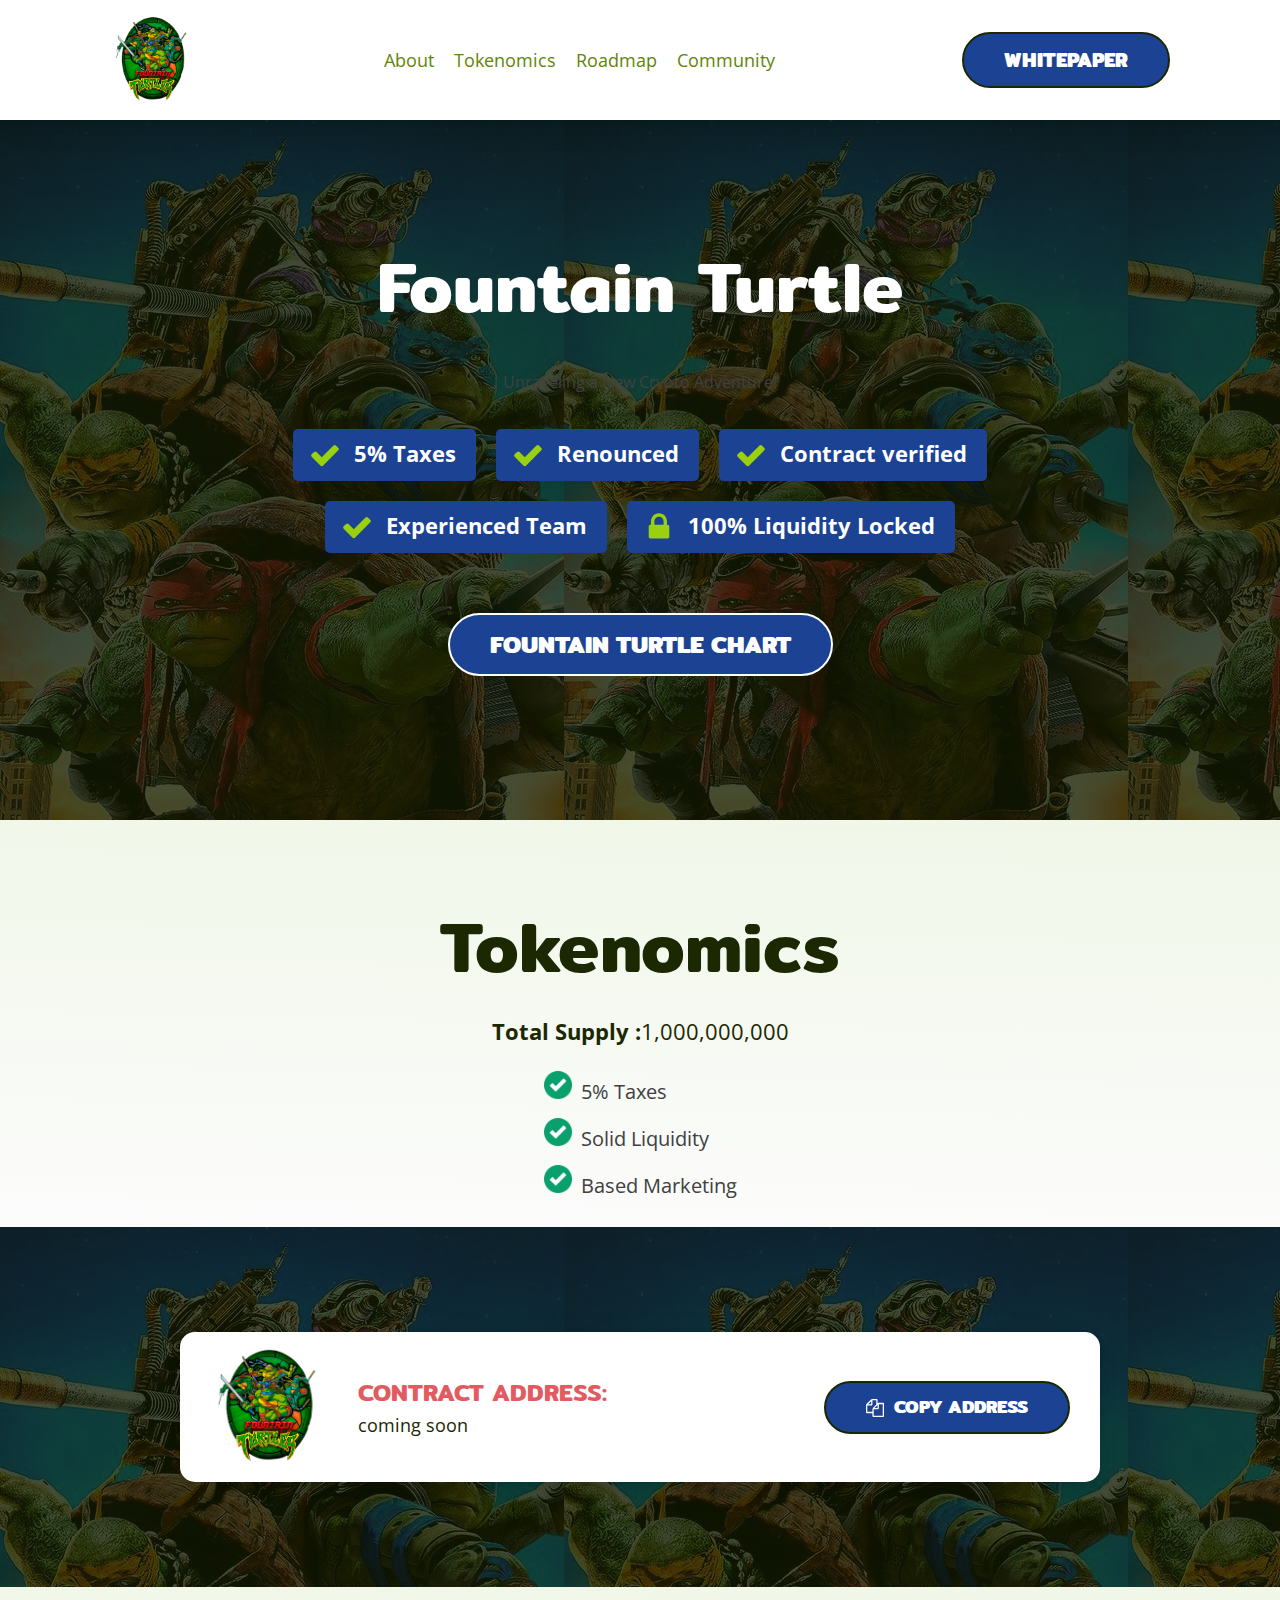
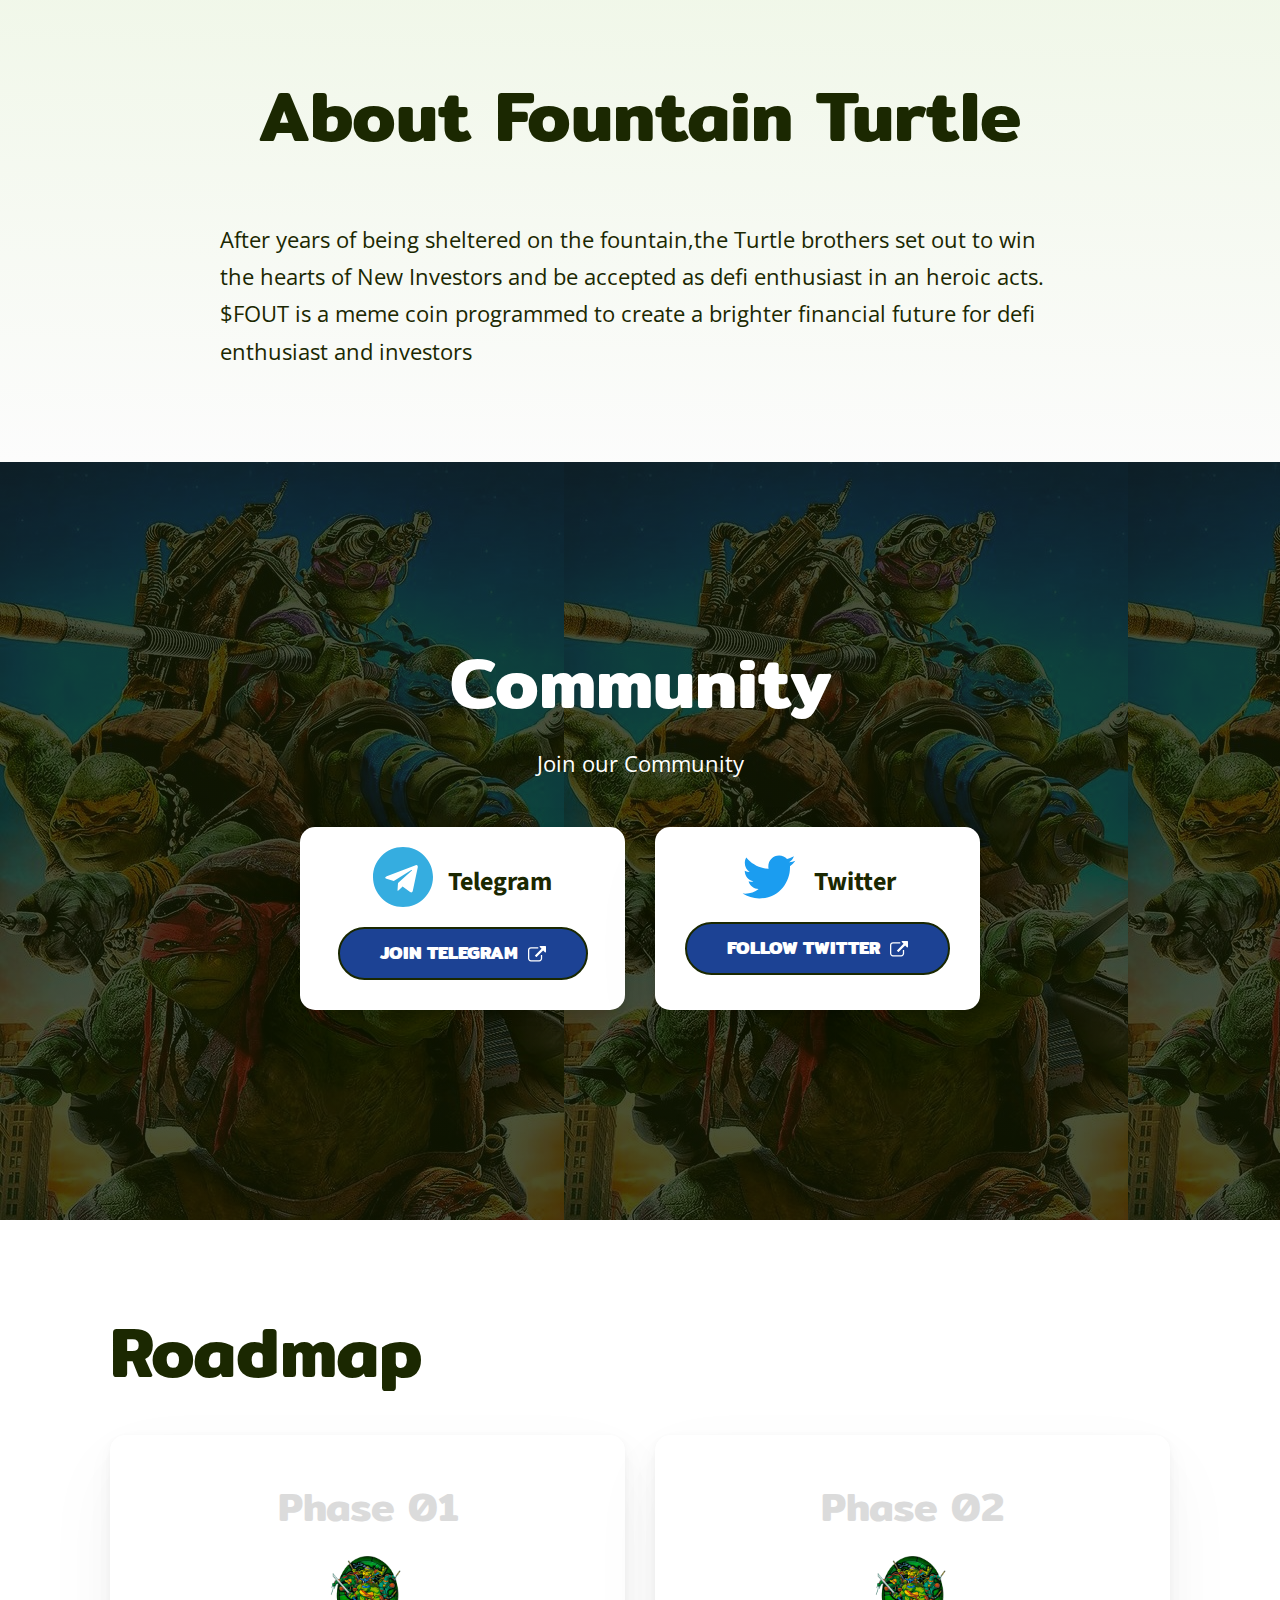
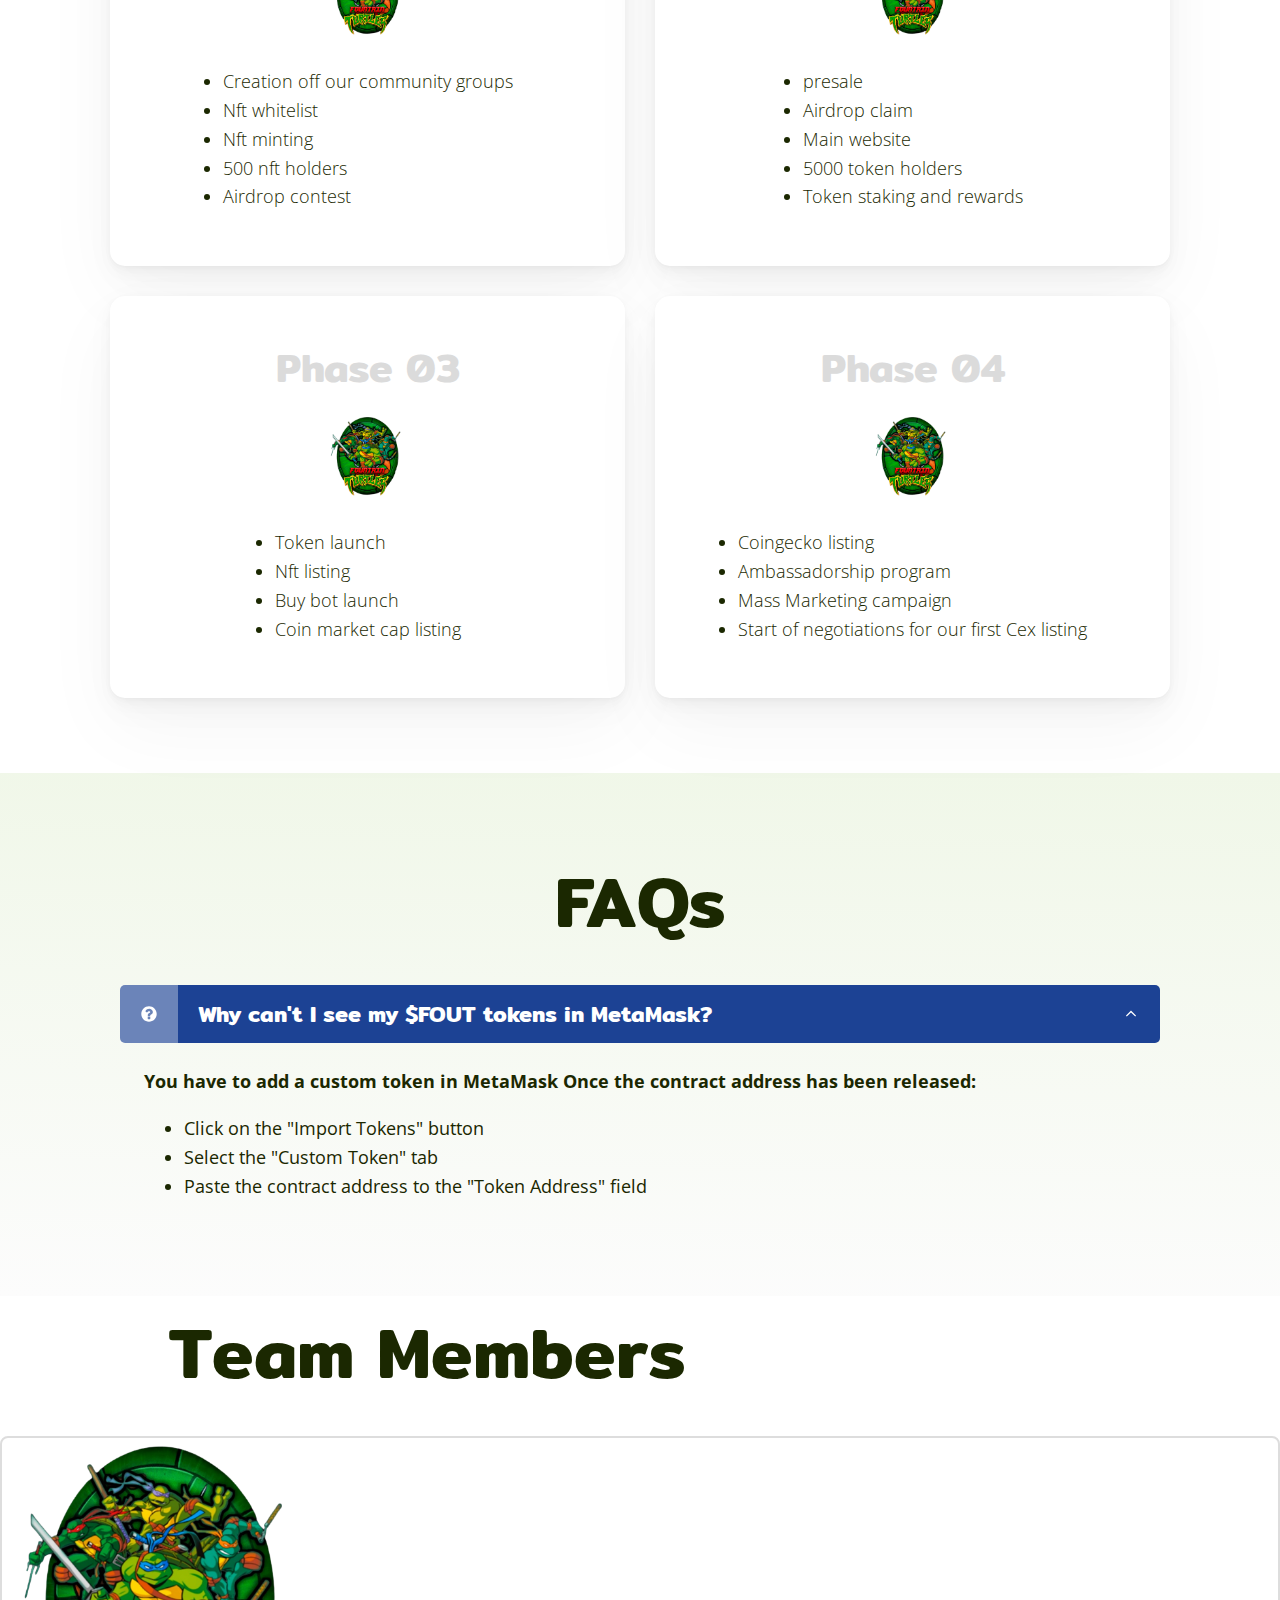
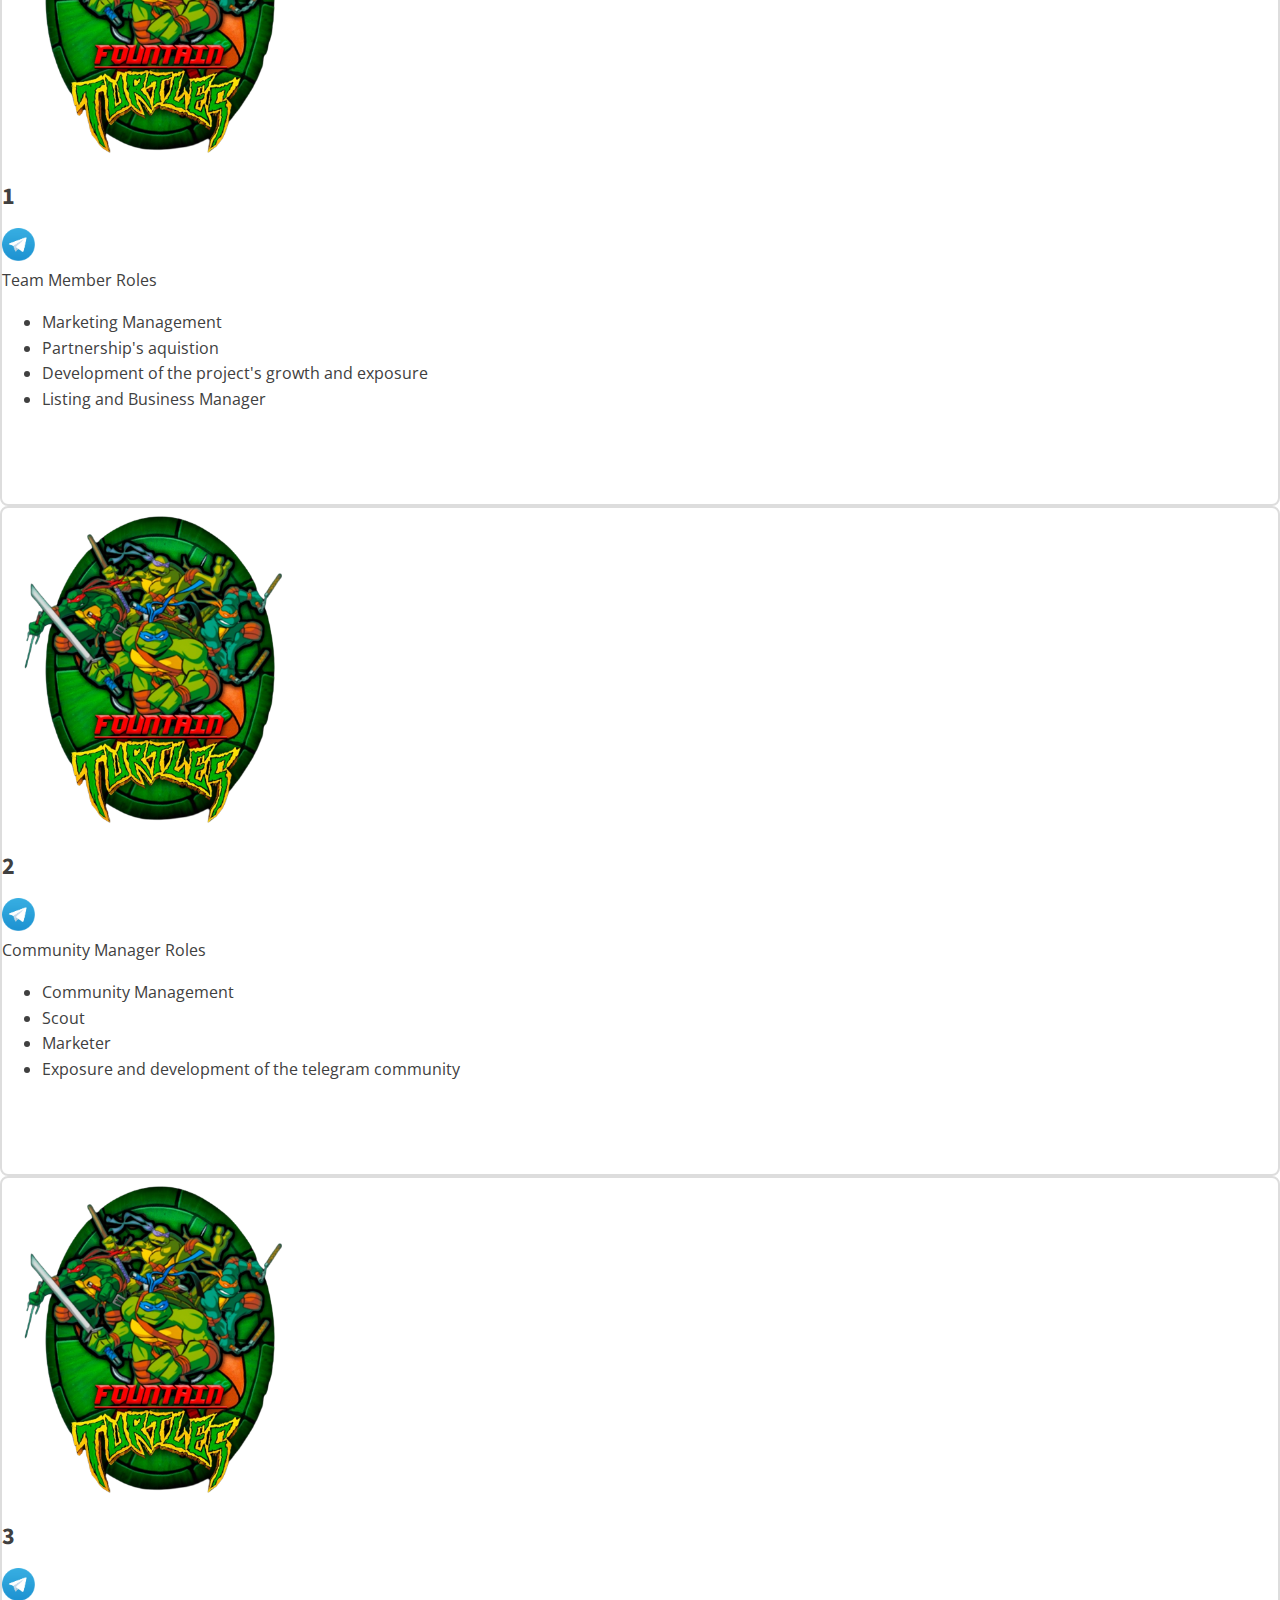
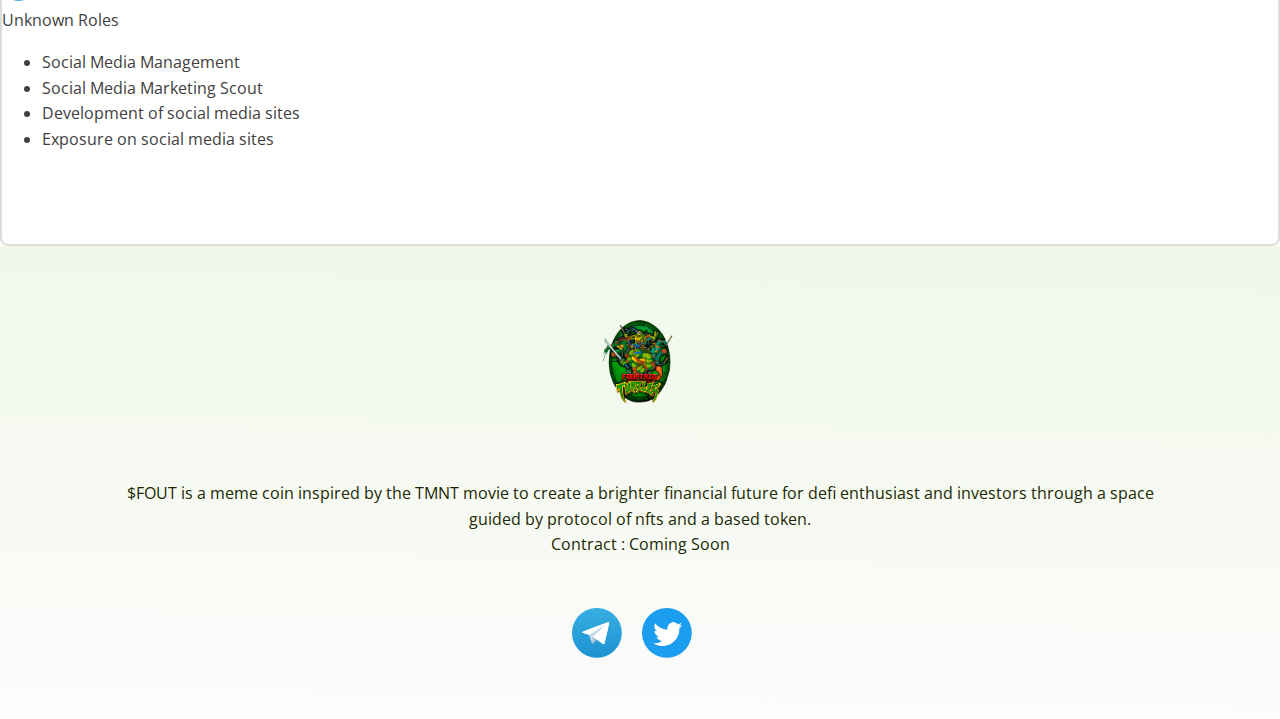
==== index.html @ 595e352d "turtle" ====
<!DOCTYPE html>
<html lang="en-US">
<meta http-equiv="content-type" content="text/html;charset=utf-8" />

<head>
  <meta charset="UTF-8">
  <script>if (navigator.userAgent.match(/MSIE|Internet Explorer/i) || navigator.userAgent.match(/Trident\/7\..*?rv:11/i)) { var href = document.location.href; if (!href.match(/[?&]nowprocket/)) { if (href.indexOf("?") == -1) { if (href.indexOf("#") == -1) { document.location.href = href + "?nowprocket=1" } else { document.location.href = href.replace("#", "?nowprocket=1#") } } else { if (href.indexOf("#") == -1) { document.location.href = href + "&nowprocket=1" } else { document.location.href = href.replace("#", "&nowprocket=1#") } } } }</script>
  <script>class RocketLazyLoadScripts { constructor() { this.v = "1.2.3", this.triggerEvents = ["keydown", "mousedown", "mousemove", "touchmove", "touchstart", "touchend", "wheel"], this.userEventHandler = this._triggerListener.bind(this), this.touchStartHandler = this._onTouchStart.bind(this), this.touchMoveHandler = this._onTouchMove.bind(this), this.touchEndHandler = this._onTouchEnd.bind(this), this.clickHandler = this._onClick.bind(this), this.interceptedClicks = [], window.addEventListener("pageshow", t => { this.persisted = t.persisted }), window.addEventListener("DOMContentLoaded", () => { this._preconnect3rdParties() }), this.delayedScripts = { normal: [], async: [], defer: [] }, this.trash = [], this.allJQueries = [] } _addUserInteractionListener(t) { if (document.hidden) { t._triggerListener(); return } this.triggerEvents.forEach(e => window.addEventListener(e, t.userEventHandler, { passive: !0 })), window.addEventListener("touchstart", t.touchStartHandler, { passive: !0 }), window.addEventListener("mousedown", t.touchStartHandler), document.addEventListener("visibilitychange", t.userEventHandler) } _removeUserInteractionListener() { this.triggerEvents.forEach(t => window.removeEventListener(t, this.userEventHandler, { passive: !0 })), document.removeEventListener("visibilitychange", this.userEventHandler) } _onTouchStart(t) { "HTML" !== t.target.tagName && (window.addEventListener("touchend", this.touchEndHandler), window.addEventListener("mouseup", this.touchEndHandler), window.addEventListener("touchmove", this.touchMoveHandler, { passive: !0 }), window.addEventListener("mousemove", this.touchMoveHandler), t.target.addEventListener("click", this.clickHandler), this._renameDOMAttribute(t.target, "onclick", "rocket-onclick"), this._pendingClickStarted()) } _onTouchMove(t) { window.removeEventListener("touchend", this.touchEndHandler), window.removeEventListener("mouseup", this.touchEndHandler), window.removeEventListener("touchmove", this.touchMoveHandler, { passive: !0 }), window.removeEventListener("mousemove", this.touchMoveHandler), t.target.removeEventListener("click", this.clickHandler), this._renameDOMAttribute(t.target, "rocket-onclick", "onclick"), this._pendingClickFinished() } _onTouchEnd(t) { window.removeEventListener("touchend", this.touchEndHandler), window.removeEventListener("mouseup", this.touchEndHandler), window.removeEventListener("touchmove", this.touchMoveHandler, { passive: !0 }), window.removeEventListener("mousemove", this.touchMoveHandler) } _onClick(t) { t.target.removeEventListener("click", this.clickHandler), this._renameDOMAttribute(t.target, "rocket-onclick", "onclick"), this.interceptedClicks.push(t), t.preventDefault(), t.stopPropagation(), t.stopImmediatePropagation(), this._pendingClickFinished() } _replayClicks() { window.removeEventListener("touchstart", this.touchStartHandler, { passive: !0 }), window.removeEventListener("mousedown", this.touchStartHandler), this.interceptedClicks.forEach(t => { t.target.dispatchEvent(new MouseEvent("click", { view: t.view, bubbles: !0, cancelable: !0 })) }) } _waitForPendingClicks() { return new Promise(t => { this._isClickPending ? this._pendingClickFinished = t : t() }) } _pendingClickStarted() { this._isClickPending = !0 } _pendingClickFinished() { this._isClickPending = !1 } _renameDOMAttribute(t, e, r) { t.hasAttribute && t.hasAttribute(e) && (event.target.setAttribute(r, event.target.getAttribute(e)), event.target.removeAttribute(e)) } _triggerListener() { this._removeUserInteractionListener(this), "loading" === document.readyState ? document.addEventListener("DOMContentLoaded", this._loadEverythingNow.bind(this)) : this._loadEverythingNow() } _preconnect3rdParties() { let t = []; document.querySelectorAll("script[type=rocketlazyloadscript]").forEach(e => { if (e.hasAttribute("src")) { let r = new URL(e.html).origin; r !== location.origin && t.push({ src: r, crossOrigin: e.crossOrigin || "module" === e.getAttribute("data-rocket-type") }) } }), t = [...new Map(t.map(t => [JSON.stringify(t), t])).values()], this._batchInjectResourceHints(t, "preconnect") } async _loadEverythingNow() { this.lastBreath = Date.now(), this._delayEventListeners(this), this._delayJQueryReady(this), this._handleDocumentWrite(), this._registerAllDelayedScripts(), this._preloadAllScripts(), await this._loadScriptsFromList(this.delayedScripts.normal), await this._loadScriptsFromList(this.delayedScripts.defer), await this._loadScriptsFromList(this.delayedScripts.async); try { await this._triggerDOMContentLoaded(), await this._triggerWindowLoad() } catch (t) { console.error(t) } window.dispatchEvent(new Event("rocket-allScriptsLoaded")), this._waitForPendingClicks().then(() => { this._replayClicks() }), this._emptyTrash() } _registerAllDelayedScripts() { document.querySelectorAll("script[type=rocketlazyloadscript]").forEach(t => { t.hasAttribute("data-rocket-src") ? t.hasAttribute("async") && !1 !== t.async ? this.delayedScripts.async.push(t) : t.hasAttribute("defer") && !1 !== t.defer || "module" === t.getAttribute("data-rocket-type") ? this.delayedScripts.defer.push(t) : this.delayedScripts.normal.push(t) : this.delayedScripts.normal.push(t) }) } async _transformScript(t) { return new Promise((await this._littleBreath(), navigator.userAgent.indexOf("Firefox/index.html") > 0 || "" === navigator.vendor) ? e => { let r = document.createElement("script");[...t.attributes].forEach(t => { let e = t.nodeName; "type" !== e && ("data-rocket-type" === e && (e = "type"), "data-rocket-src" === e && (e = "src"), r.setAttribute(e, t.nodeValue)) }), t.text && (r.text = t.text), r.hasAttribute("src") ? (r.addEventListener("load", e), r.addEventListener("error", e)) : (r.text = t.text, e()); try { t.parentNode.replaceChild(r, t) } catch (i) { e() } } : async e => { function r() { t.setAttribute("data-rocket-status", "failed"), e() } try { let i = t.getAttribute("data-rocket-type"), n = t.getAttribute("data-rocket-src"); t.text, i ? (t.type = i, t.removeAttribute("data-rocket-type")) : t.removeAttribute("type"), t.addEventListener("load", function r() { t.setAttribute("data-rocket-status", "executed"), e() }), t.addEventListener("error", r), n ? (t.removeAttribute("data-rocket-src"), t.src = n) : t.src = "data:text/javascript;base64," + window.btoa(unescape(encodeURIComponent(t.text))) } catch (s) { r() } }) } async _loadScriptsFromList(t) { let e = t.shift(); return e && e.isConnected ? (await this._transformScript(e), this._loadScriptsFromList(t)) : Promise.resolve() } _preloadAllScripts() { this._batchInjectResourceHints([...this.delayedScripts.normal, ...this.delayedScripts.defer, ...this.delayedScripts.async], "preload") } _batchInjectResourceHints(t, e) { var r = document.createDocumentFragment(); t.forEach(t => { let i = t.getAttribute && t.getAttribute("data-rocket-src") || t.src; if (i) { let n = document.createElement("link"); n.href = i, n.rel = e, "preconnect" !== e && (n.as = "script"), t.getAttribute && "module" === t.getAttribute("data-rocket-type") && (n.crossOrigin = !0), t.crossOrigin && (n.crossOrigin = t.crossOrigin), t.integrity && (n.integrity = t.integrity), r.appendChild(n), this.trash.push(n) } }), document.head.appendChild(r) } _delayEventListeners(t) { let e = {}; function r(t, r) { !function t(r) { !e[r] && (e[r] = { originalFunctions: { add: r.addEventListener, remove: r.removeEventListener }, eventsToRewrite: [] }, r.addEventListener = function () { arguments[0] = i(arguments[0]), e[r].originalFunctions.add.apply(r, arguments) }, r.removeEventListener = function () { arguments[0] = i(arguments[0]), e[r].originalFunctions.remove.apply(r, arguments) }); function i(t) { return e[r].eventsToRewrite.indexOf(t) >= 0 ? "rocket-" + t : t } }(t), e[t].eventsToRewrite.push(r) } function i(t, e) { let r = t[e]; Object.defineProperty(t, e, { get: () => r || function () { }, set(i) { t["rocket" + e] = r = i } }) } r(document, "DOMContentLoaded"), r(window, "DOMContentLoaded"), r(window, "load"), r(window, "pageshow"), r(document, "readystatechange"), i(document, "onreadystatechange"), i(window, "onload"), i(window, "onpageshow") } _delayJQueryReady(t) { let e; function r(r) { if (r && r.fn && !t.allJQueries.includes(r)) { r.fn.ready = r.fn.init.prototype.ready = function (e) { return t.domReadyFired ? e.bind(document)(r) : document.addEventListener("rocket-DOMContentLoaded", () => e.bind(document)(r)), r([]) }; let i = r.fn.on; r.fn.on = r.fn.init.prototype.on = function () { if (this[0] === window) { function t(t) { return t.split(" ").map(t => "load" === t || 0 === t.indexOf("load.") ? "rocket-jquery-load" : t).join(" ") } "string" == typeof arguments[0] || arguments[0] instanceof String ? arguments[0] = t(arguments[0]) : "object" == typeof arguments[0] && Object.keys(arguments[0]).forEach(e => { let r = arguments[0][e]; delete arguments[0][e], arguments[0][t(e)] = r }) } return i.apply(this, arguments), this }, t.allJQueries.push(r) } e = r } r(window.jQuery), Object.defineProperty(window, "jQuery", { get: () => e, set(t) { r(t) } }) } async _triggerDOMContentLoaded() { this.domReadyFired = !0, await this._littleBreath(), document.dispatchEvent(new Event("rocket-DOMContentLoaded")), await this._littleBreath(), window.dispatchEvent(new Event("rocket-DOMContentLoaded")), await this._littleBreath(), document.dispatchEvent(new Event("rocket-readystatechange")), await this._littleBreath(), document.rocketonreadystatechange && document.rocketonreadystatechange() } async _triggerWindowLoad() { await this._littleBreath(), window.dispatchEvent(new Event("rocket-load")), await this._littleBreath(), window.rocketonload && window.rocketonload(), await this._littleBreath(), this.allJQueries.forEach(t => t(window).trigger("rocket-jquery-load")), await this._littleBreath(); let t = new Event("rocket-pageshow"); t.persisted = this.persisted, window.dispatchEvent(t), await this._littleBreath(), window.rocketonpageshow && window.rocketonpageshow({ persisted: this.persisted }) } _handleDocumentWrite() { let t = new Map; document.write = document.writeln = function (e) { let r = document.currentScript; r || console.error("WPRocket unable to document.write this: " + e); let i = document.createRange(), n = r.parentElement, s = t.get(r); void 0 === s && (s = r.nextSibling, t.set(r, s)); let a = document.createDocumentFragment(); i.setStart(a, 0), a.appendChild(i.createContextualFragment(e)), n.insertBefore(a, s) } } async _littleBreath() { Date.now() - this.lastBreath > 45 && (await this._requestAnimFrame(), this.lastBreath = Date.now()) } async _requestAnimFrame() { return document.hidden ? new Promise(t => setTimeout(t)) : new Promise(t => requestAnimationFrame(t)) } _emptyTrash() { this.trash.forEach(t => t.remove()) } static run() { let t = new RocketLazyLoadScripts; t._addUserInteractionListener(t) } } RocketLazyLoadScripts.run();</script>

  <meta name="viewport" content="width=device-width, initial-scale=1.0">

  <link rel="preload" as="image" href="index.html">
  <title>Fountain Turtle</title>
  <link rel="preload" as="style"
    href="https://fonts.googleapis.com/css?family=Open%20Sans%3A100%2C200%2C300%2C400%2C500%2C600%2C700%2C800%2C900%7CSource%20Sans%20Pro%3A100%2C200%2C300%2C400%2C500%2C600%2C700%2C800%2C900%7CMitr%3A100%2C200%2C300%2C400%2C500%2C600%2C700%2C800%2C900&amp;display=swap" />
  <link rel="stylesheet"
    href="https://fonts.googleapis.com/css?family=Open%20Sans%3A100%2C200%2C300%2C400%2C500%2C600%2C700%2C800%2C900%7CSource%20Sans%20Pro%3A100%2C200%2C300%2C400%2C500%2C600%2C700%2C800%2C900%7CMitr%3A100%2C200%2C300%2C400%2C500%2C600%2C700%2C800%2C900&amp;display=swap"
    media="print" onload="this.media='all'" /><noscript>
    <link rel="stylesheet"
      href="https://fonts.googleapis.com/css?family=Open%20Sans%3A100%2C200%2C300%2C400%2C500%2C600%2C700%2C800%2C900%7CSource%20Sans%20Pro%3A100%2C200%2C300%2C400%2C500%2C600%2C700%2C800%2C900%7CMitr%3A100%2C200%2C300%2C400%2C500%2C600%2C700%2C800%2C900&amp;display=swap" />

    <script src="../kit.fontawesome.com/f5a24ca635.js" crossorigin="anonymous"></script>

  </noscript>
  <meta name="description"
    content="1% taxes, No team tokens, Contract verified, Contract audited and Liquidity locked and renounced!">
  <meta name="robots" content="index, follow">
  <meta name="googlebot" content="index, follow, max-snippet:-1, max-image-preview:large, max-video-preview:-1">
  <meta name="bingbot" content="index, follow, max-snippet:-1, max-image-preview:large, max-video-preview:-1">
  <link href="../cdn.jsdelivr.net/npm/bootstrap%405.0.2/dist/css/bootstrap.min.css" rel="stylesheet"
    integrity="sha384-EVSTQN3/azprG1Anm3QDgpJLIm9Nao0Yz1ztcQTwFspd3yD65VohhpuuCOmLASjC" crossorigin="anonymous">


  <script src="../cdn.jsdelivr.net/npm/bootstrap%405.0.2/dist/js/bootstrap.bundle.min.js"
    integrity="sha384-MrcW6ZMFYlzcLA8Nl+NtUVF0sA7MsXsP1UyJoMp4YLEuNSfAP+JcXn/tWtIaxVXM"
    crossorigin="anonymous"></script>



  <script
    type="application/ld+json">{"@context":"https:\/\/schema.org","@type":"WebSite","name":"TOKEN","alternateName":"TOKEN","description":"","url":"https:\/\/tokentoken.vip","potentialAction":{"@type":"SearchAction","target":{"@type":"EntryPoint","urlTemplate":"https:\/\/tokentoken.vip\/?s={search_term_string}"},"query-input":"required name=search_term_string"}}</script>


  <link href='https://fonts.gstatic.com/' crossorigin rel='preconnect' />
  <link rel="alternate" type="application/rss+xml" title="TOKEN &raquo; Feed" href="https://tokentoken.vip/feed/" />
  <link rel="alternate" type="application/rss+xml" title="TOKEN &raquo; Comments Feed"
    href="https://tokentoken.vip/comments/feed/" />
  <script type="application/ld+json">{"@context":"https:\/\/schema.org"}</script>
  <style id='wp-block-library-inline-css'>
    :root {
      --wp-admin-theme-color: #007cba;
      --wp-admin-theme-color--rgb: 0, 124, 186;
      --wp-admin-theme-color-darker-10: #006ba1;
      --wp-admin-theme-color-darker-10--rgb: 0, 107, 161;
      --wp-admin-theme-color-darker-20: #005a87;
      --wp-admin-theme-color-darker-20--rgb: 0, 90, 135;
      --wp-admin-border-width-focus: 2px;
      --wp-block-synced-color: #7a00df;
      --wp-block-synced-color--rgb: 122, 0, 223
    }

    @media (-webkit-min-device-pixel-ratio:2),
    (min-resolution:192dpi) {
      :root {
        --wp-admin-border-width-focus: 1.5px
      }
    }

    .wp-element-button {
      cursor: pointer
    }

    :root {
      --wp--preset--font-size--normal: 16px;
      --wp--preset--font-size--huge: 42px
    }

    :root .has-very-light-gray-background-color {
      background-color: #eee
    }

    :root .has-very-dark-gray-background-color {
      background-color: #313131
    }

    :root .has-very-light-gray-color {
      color: #eee
    }

    :root .has-very-dark-gray-color {
      color: #313131
    }

    :root .has-vivid-green-cyan-to-vivid-cyan-blue-gradient-background {
      background: linear-gradient(135deg, #00d084, #0693e3)
    }

    :root .has-purple-crush-gradient-background {
      background: linear-gradient(135deg, #34e2e4, #4721fb 50%, #ab1dfe)
    }

    :root .has-hazy-dawn-gradient-background {
      background: linear-gradient(135deg, #faaca8, #dad0ec)
    }

    :root .has-subdued-olive-gradient-background {
      background: linear-gradient(135deg, #fafae1, #67a671)
    }

    :root .has-atomic-cream-gradient-background {
      background: linear-gradient(135deg, #fdd79a, #004a59)
    }

    :root .has-nightshade-gradient-background {
      background: linear-gradient(135deg, #330968, #31cdcf)
    }

    :root .has-midnight-gradient-background {
      background: linear-gradient(135deg, #020381, #2874fc)
    }

    .has-regular-font-size {
      font-size: 1em
    }

    .has-larger-font-size {
      font-size: 2.625em
    }

    .has-normal-font-size {
      font-size: var(--wp--preset--font-size--normal)
    }

    .has-huge-font-size {
      font-size: var(--wp--preset--font-size--huge)
    }

    .has-text-align-center {
      text-align: center
    }

    .has-text-align-left {
      text-align: left
    }

    .has-text-align-right {
      text-align: right
    }

    #end-resizable-editor-section {
      display: none
    }

    .aligncenter {
      clear: both
    }

    .items-justified-left {
      justify-content: flex-start
    }

    .items-justified-center {
      justify-content: center
    }

    .items-justified-right {
      justify-content: flex-end
    }

    .items-justified-space-between {
      justify-content: space-between
    }

    .screen-reader-text {
      clip: rect(1px, 1px, 1px, 1px);
      word-wrap: normal !important;
      border: 0;
      -webkit-clip-path: inset(50%);
      clip-path: inset(50%);
      height: 1px;
      margin: -1px;
      overflow: hidden;
      padding: 0;
      position: absolute;
      width: 1px
    }

    .screen-reader-text:focus {
      clip: auto !important;
      background-color: #ddd;
      -webkit-clip-path: none;
      clip-path: none;
      color: #444;
      display: block;
      font-size: 1em;
      height: auto;
      left: 5px;
      line-height: normal;
      padding: 15px 23px 14px;
      text-decoration: none;
      top: 5px;
      width: auto;
      z-index: 100000
    }

    html :where(.has-border-color) {
      border-style: solid
    }

    html :where([style*=border-top-color]) {
      border-top-style: solid
    }

    html :where([style*=border-right-color]) {
      border-right-style: solid
    }

    html :where([style*=border-bottom-color]) {
      border-bottom-style: solid
    }

    html :where([style*=border-left-color]) {
      border-left-style: solid
    }

    html :where([style*=border-width]) {
      border-style: solid
    }

    html :where([style*=border-top-width]) {
      border-top-style: solid
    }

    html :where([style*=border-right-width]) {
      border-right-style: solid
    }

    html :where([style*=border-bottom-width]) {
      border-bottom-style: solid
    }

    html :where([style*=border-left-width]) {
      border-left-style: solid
    }

    html :where(img[class*=wp-image-]) {
      height: auto;
      max-width: 100%
    }

    figure {
      margin: 0 0 1em
    }

    html :where(.is-position-sticky) {
      --wp-admin--admin-bar--position-offset: var(--wp-admin--admin-bar--height, 0px)
    }

    @media screen and (max-width:600px) {
      html :where(.is-position-sticky) {
        --wp-admin--admin-bar--position-offset: 0px
      }
    }
  </style>
  <link rel='stylesheet' id='classic-theme-styles-css'
    href='../tokentoken.vip/wp-includes/css/classic-themes.min3781.css?ver=6.2.2' media='all' />

  <link rel="stylesheet" href="style.css">
  <style id='global-styles-inline-css'>
    body {
      --wp--preset--color--black: #000000;
      --wp--preset--color--cyan-bluish-gray: #abb8c3;
      --wp--preset--color--white: #ffffff;
      --wp--preset--color--pale-pink: #f78da7;
      --wp--preset--color--vivid-red: #cf2e2e;
      --wp--preset--color--luminous-vivid-orange: #ff6900;
      --wp--preset--color--luminous-vivid-amber: #fcb900;
      --wp--preset--color--light-green-cyan: #7bdcb5;
      --wp--preset--color--vivid-green-cyan: #00d084;
      --wp--preset--color--pale-cyan-blue: #8ed1fc;
      --wp--preset--color--vivid-cyan-blue: #0693e3;
      --wp--preset--color--vivid-purple: #9b51e0;
      --wp--preset--gradient--vivid-cyan-blue-to-vivid-purple: linear-gradient(135deg, rgba(6, 147, 227, 1) 0%, rgb(155, 81, 224) 100%);
      --wp--preset--gradient--light-green-cyan-to-vivid-green-cyan: linear-gradient(135deg, rgb(122, 220, 180) 0%, rgb(0, 208, 130) 100%);
      --wp--preset--gradient--luminous-vivid-amber-to-luminous-vivid-orange: linear-gradient(135deg, rgba(252, 185, 0, 1) 0%, rgba(255, 105, 0, 1) 100%);
      --wp--preset--gradient--luminous-vivid-orange-to-vivid-red: linear-gradient(135deg, rgba(255, 105, 0, 1) 0%, rgb(207, 46, 46) 100%);
      --wp--preset--gradient--very-light-gray-to-cyan-bluish-gray: linear-gradient(135deg, rgb(238, 238, 238) 0%, rgb(169, 184, 195) 100%);
      --wp--preset--gradient--cool-to-warm-spectrum: linear-gradient(135deg, rgb(74, 234, 220) 0%, rgb(151, 120, 209) 20%, rgb(207, 42, 186) 40%, rgb(238, 44, 130) 60%, rgb(251, 105, 98) 80%, rgb(254, 248, 76) 100%);
      --wp--preset--gradient--blush-light-purple: linear-gradient(135deg, rgb(255, 206, 236) 0%, rgb(152, 150, 240) 100%);
      --wp--preset--gradient--blush-bordeaux: linear-gradient(135deg, rgb(254, 205, 165) 0%, rgb(254, 45, 45) 50%, rgb(107, 0, 62) 100%);
      --wp--preset--gradient--luminous-dusk: linear-gradient(135deg, rgb(255, 203, 112) 0%, rgb(199, 81, 192) 50%, rgb(65, 88, 208) 100%);
      --wp--preset--gradient--pale-ocean: linear-gradient(135deg, rgb(255, 245, 203) 0%, rgb(182, 227, 212) 50%, rgb(51, 167, 181) 100%);
      --wp--preset--gradient--electric-grass: linear-gradient(135deg, rgb(202, 248, 128) 0%, rgb(113, 206, 126) 100%);
      --wp--preset--gradient--midnight: linear-gradient(135deg, rgb(2, 3, 129) 0%, rgb(40, 116, 252) 100%);
      --wp--preset--duotone--dark-grayscale: url('#wp-duotone-dark-grayscale');
      --wp--preset--duotone--grayscale: url('#wp-duotone-grayscale');
      --wp--preset--duotone--purple-yellow: url('#wp-duotone-purple-yellow');
      --wp--preset--duotone--blue-red: url('#wp-duotone-blue-red');
      --wp--preset--duotone--midnight: url('#wp-duotone-midnight');
      --wp--preset--duotone--magenta-yellow: url('#wp-duotone-magenta-yellow');
      --wp--preset--duotone--purple-green: url('#wp-duotone-purple-green');
      --wp--preset--duotone--blue-orange: url('#wp-duotone-blue-orange');
      --wp--preset--font-size--small: 13px;
      --wp--preset--font-size--medium: 20px;
      --wp--preset--font-size--large: 36px;
      --wp--preset--font-size--x-large: 42px;
      --wp--preset--spacing--20: 0.44rem;
      --wp--preset--spacing--30: 0.67rem;
      --wp--preset--spacing--40: 1rem;
      --wp--preset--spacing--50: 1.5rem;
      --wp--preset--spacing--60: 2.25rem;
      --wp--preset--spacing--70: 3.38rem;
      --wp--preset--spacing--80: 5.06rem;
      --wp--preset--shadow--natural: 6px 6px 9px rgba(0, 0, 0, 0.2);
      --wp--preset--shadow--deep: 12px 12px 50px rgba(0, 0, 0, 0.4);
      --wp--preset--shadow--sharp: 6px 6px 0px rgba(0, 0, 0, 0.2);
      --wp--preset--shadow--outlined: 6px 6px 0px -3px rgba(255, 255, 255, 1), 6px 6px rgba(0, 0, 0, 1);
      --wp--preset--shadow--crisp: 6px 6px 0px rgba(0, 0, 0, 1);
    }

    :where(.is-layout-flex) {
      gap: 0.5em;
    }

    body .is-layout-flow>.alignleft {
      float: left;
      margin-inline-start: 0;
      margin-inline-end: 2em;
    }

    body .is-layout-flow>.alignright {
      float: right;
      margin-inline-start: 2em;
      margin-inline-end: 0;
    }

    body .is-layout-flow>.aligncenter {
      margin-left: auto !important;
      margin-right: auto !important;
    }

    body .is-layout-constrained>.alignleft {
      float: left;
      margin-inline-start: 0;
      margin-inline-end: 2em;
    }

    body .is-layout-constrained>.alignright {
      float: right;
      margin-inline-start: 2em;
      margin-inline-end: 0;
    }

    body .is-layout-constrained>.aligncenter {
      margin-left: auto !important;
      margin-right: auto !important;
    }

    body .is-layout-constrained> :where(:not(.alignleft):not(.alignright):not(.alignfull)) {
      max-width: var(--wp--style--global--content-size);
      margin-left: auto !important;
      margin-right: auto !important;
    }

    body .is-layout-constrained>.alignwide {
      max-width: var(--wp--style--global--wide-size);
    }

    body .is-layout-flex {
      display: flex;
    }

    body .is-layout-flex {
      flex-wrap: wrap;
      align-items: center;
    }

    body .is-layout-flex>* {
      margin: 0;
    }

    :where(.wp-block-columns.is-layout-flex) {
      gap: 2em;
    }

    .has-black-color {
      color: var(--wp--preset--color--black) !important;
    }

    .has-cyan-bluish-gray-color {
      color: var(--wp--preset--color--cyan-bluish-gray) !important;
    }

    .has-white-color {
      color: var(--wp--preset--color--white) !important;
    }

    .has-pale-pink-color {
      color: var(--wp--preset--color--pale-pink) !important;
    }

    .has-vivid-red-color {
      color: var(--wp--preset--color--vivid-red) !important;
    }

    .has-luminous-vivid-orange-color {
      color: var(--wp--preset--color--luminous-vivid-orange) !important;
    }

    .has-luminous-vivid-amber-color {
      color: var(--wp--preset--color--luminous-vivid-amber) !important;
    }

    .has-light-green-cyan-color {
      color: var(--wp--preset--color--light-green-cyan) !important;
    }

    .has-vivid-green-cyan-color {
      color: var(--wp--preset--color--vivid-green-cyan) !important;
    }

    .has-pale-cyan-blue-color {
      color: var(--wp--preset--color--pale-cyan-blue) !important;
    }

    .has-vivid-cyan-blue-color {
      color: var(--wp--preset--color--vivid-cyan-blue) !important;
    }

    .has-vivid-purple-color {
      color: var(--wp--preset--color--vivid-purple) !important;
    }

    .has-black-background-color {
      background-color: var(--wp--preset--color--black) !important;
    }

    .has-cyan-bluish-gray-background-color {
      background-color: var(--wp--preset--color--cyan-bluish-gray) !important;
    }

    .has-white-background-color {
      background-color: var(--wp--preset--color--white) !important;
    }

    .has-pale-pink-background-color {
      background-color: var(--wp--preset--color--pale-pink) !important;
    }

    .has-vivid-red-background-color {
      background-color: var(--wp--preset--color--vivid-red) !important;
    }

    .has-luminous-vivid-orange-background-color {
      background-color: var(--wp--preset--color--luminous-vivid-orange) !important;
    }

    .has-luminous-vivid-amber-background-color {
      background-color: var(--wp--preset--color--luminous-vivid-amber) !important;
    }

    .has-light-green-cyan-background-color {
      background-color: var(--wp--preset--color--light-green-cyan) !important;
    }

    .has-vivid-green-cyan-background-color {
      background-color: var(--wp--preset--color--vivid-green-cyan) !important;
    }

    .has-pale-cyan-blue-background-color {
      background-color: var(--wp--preset--color--pale-cyan-blue) !important;
    }

    .has-vivid-cyan-blue-background-color {
      background-color: var(--wp--preset--color--vivid-cyan-blue) !important;
    }

    .has-vivid-purple-background-color {
      background-color: var(--wp--preset--color--vivid-purple) !important;
    }

    .has-black-border-color {
      border-color: var(--wp--preset--color--black) !important;
    }

    .has-cyan-bluish-gray-border-color {
      border-color: var(--wp--preset--color--cyan-bluish-gray) !important;
    }

    .has-white-border-color {
      border-color: var(--wp--preset--color--white) !important;
    }

    .has-pale-pink-border-color {
      border-color: var(--wp--preset--color--pale-pink) !important;
    }

    .has-vivid-red-border-color {
      border-color: var(--wp--preset--color--vivid-red) !important;
    }

    .has-luminous-vivid-orange-border-color {
      border-color: var(--wp--preset--color--luminous-vivid-orange) !important;
    }

    .has-luminous-vivid-amber-border-color {
      border-color: var(--wp--preset--color--luminous-vivid-amber) !important;
    }

    .has-light-green-cyan-border-color {
      border-color: var(--wp--preset--color--light-green-cyan) !important;
    }

    .has-vivid-green-cyan-border-color {
      border-color: var(--wp--preset--color--vivid-green-cyan) !important;
    }

    .has-pale-cyan-blue-border-color {
      border-color: var(--wp--preset--color--pale-cyan-blue) !important;
    }

    .has-vivid-cyan-blue-border-color {
      border-color: var(--wp--preset--color--vivid-cyan-blue) !important;
    }

    .has-vivid-purple-border-color {
      border-color: var(--wp--preset--color--vivid-purple) !important;
    }

    .has-vivid-cyan-blue-to-vivid-purple-gradient-background {
      background: var(--wp--preset--gradient--vivid-cyan-blue-to-vivid-purple) !important;
    }

    .has-light-green-cyan-to-vivid-green-cyan-gradient-background {
      background: var(--wp--preset--gradient--light-green-cyan-to-vivid-green-cyan) !important;
    }

    .has-luminous-vivid-amber-to-luminous-vivid-orange-gradient-background {
      background: var(--wp--preset--gradient--luminous-vivid-amber-to-luminous-vivid-orange) !important;
    }

    .has-luminous-vivid-orange-to-vivid-red-gradient-background {
      background: var(--wp--preset--gradient--luminous-vivid-orange-to-vivid-red) !important;
    }

    .has-very-light-gray-to-cyan-bluish-gray-gradient-background {
      background: var(--wp--preset--gradient--very-light-gray-to-cyan-bluish-gray) !important;
    }

    .has-cool-to-warm-spectrum-gradient-background {
      background: var(--wp--preset--gradient--cool-to-warm-spectrum) !important;
    }

    .has-blush-light-purple-gradient-background {
      background: var(--wp--preset--gradient--blush-light-purple) !important;
    }

    .has-blush-bordeaux-gradient-background {
      background: var(--wp--preset--gradient--blush-bordeaux) !important;
    }

    .has-luminous-dusk-gradient-background {
      background: var(--wp--preset--gradient--luminous-dusk) !important;
    }

    .has-pale-ocean-gradient-background {
      background: var(--wp--preset--gradient--pale-ocean) !important;
    }

    .has-electric-grass-gradient-background {
      background: var(--wp--preset--gradient--electric-grass) !important;
    }

    .has-midnight-gradient-background {
      background: var(--wp--preset--gradient--midnight) !important;
    }

    .has-small-font-size {
      font-size: var(--wp--preset--font-size--small) !important;
    }

    .has-medium-font-size {
      font-size: var(--wp--preset--font-size--medium) !important;
    }

    .has-large-font-size {
      font-size: var(--wp--preset--font-size--large) !important;
    }

    .has-x-large-font-size {
      font-size: var(--wp--preset--font-size--x-large) !important;
    }
  </style>
  <link data-minify="1" rel='stylesheet' id='oxygen-css'
    href='../tokentoken.vip/wp-content/cache/min/1/wp-content/plugins/oxygen/component-framework/oxygen0ee7.css?ver=1686711612'
    media='all' />
  <script type="rocketlazyloadscript"
    data-rocket-src='https://tokentoken.vip/wp-includes/js/jquery/jquery.min.js?ver=3.6.4' id='jquery-core-js'
    defer></script>
  <link rel="https://api.w.org/" href="https://tokentoken.vip/wp-json/" />
  <link rel="alternate" type="application/json" href="https://tokentoken.vip/wp-json/wp/v2/pages/16" />
  <link rel="EditURI" type="application/rsd+xml" title="RSD" href="https://tokentoken.vip/xmlrpc.php?rsd" />
  <link rel="wlwmanifest" type="application/wlwmanifest+xml"
    href="https://tokentoken.vip/wp-includes/wlwmanifest.xml" />

  <link rel='shortlink' href='https://tokentoken.vip/' />
  <link rel="alternate" type="application/json+oembed"
    href="https://tokentoken.vip/wp-json/oembed/1.0/embed?url=https%3A%2F%2Ftokentoken.vip%2F" />
  <link rel="alternate" type="text/xml+oembed"
    href="https://tokentoken.vip/wp-json/oembed/1.0/embed?url=https%3A%2F%2Ftokentoken.vip%2F&amp;format=xml" />
  <style id='script-64574984a2074-css' type='text/css'>
    .ct-section-inner-wrap {
      width: 100%;
    }

    .tooltip {
      font-family: 'Mitr', sans-serif;
      position: absolute;
      left: 50%;
      top: 8px !important;
      transform: translateX(-50%);
      background-color: #1b2801;
      color: #fff;
      padding: 5px 10px;
      border-radius: 5px;
      font-size: 16px;
      opacity: 0;
      transition: opacity 0.2s ease-in-out;
      width: 85px;
      text-align: center;
    }

    @media only screen and (max-width: 992px) {
      .tooltip {
        top: 33px !important;
        left: 50%;
        z-index: 5;
      }
    }

    @media only screen and (max-width: 480px) {
      .tooltip {
        top: 29px !important;
        left: 50%;
        z-index: 5;
      }
    }

    .tooltip--visible {
      opacity: 1;
    }

    .oxy-offcanvas_backdrop {
      backdrop-filter: blur(10px);
      -webkit-backdrop-filter: blur(10px)
    }

    #pie-chart {
      width: 420px;
      height: 420px;
      margin: 0 auto;
    }

    #chart-wrapper {
      display: flex;
      justify-content: space-between;
      align-items: center;
    }

    #legend {
      margin-left: 20px;
    }

    #legend:hover {
      cursor: pointer;
    }

    #legend .legend-row {
      display: flex;
      align-items: center;
      margin-bottom: 10px;
    }

    #pie-chart svg {
      overflow: visible;
    }

    #tooltip.hidden {
      visibility: hidden;
    }

    .color-box {
      display: inline-block;
      width: 20px;
      height: 20px;
      margin-right: 5px;
    }

    .legend-item {
      font-family: "Open Sans", sans-serif;
      color: #1b2801;
      display: flex;
      align-items: center;
      margin-bottom: 5px;
    }

    .legend-color {
      width: 15px;
      height: 15px;
      margin-right: 5px;
      border-radius: 3px;
    }

    #tooltip {
      font-family: "Open Sans", sans-serif;
      font-size: 16px;
      color: #1b2801;
    }

    /* Media queries for responsiveness */
    @media only screen and (max-width: 480px) {

      /* Adjust the chart size for smaller screens */
      #pie-chart {
        max-width: 300px;
        max-height: 300px;
      }

      /* Adjust the tooltip position for smaller screens */
      #tooltip {
        font-size: 14px;
        padding: 8px;
      }



      /***custom css**/
  </style>
  <script type="rocketlazyloadscript" data-minify="1"
    data-rocket-src="https://tokentoken.vip/wp-content/cache/min/1/d3.v7.min.js?ver=1686711612" defer></script>
  <link rel="icon" href="images/head-logo.png" sizes="32x32" />
  <link rel="icon" href="images/head-logo.png" sizes="192x192" />
  <link rel="apple-touch-icon" href="images/head-logo.png" />


  <meta name="msapplication-TileImage"
    content="https://tokentoken.vip/wp-content/uploads/2023/06/cropped-favicon-270x270.png" />
  <link data-minify="1" rel='stylesheet' id='oxygen-cache-20-css'
    href='../tokentoken.vip/wp-content/cache/min/1/wp-content/uploads/oxygen/css/200ee7.css?ver=1686711612'
    media='all' />
  <link data-minify="1" rel='stylesheet' id='oxygen-universal-styles-css'
    href='../tokentoken.vip/wp-content/cache/min/1/wp-content/uploads/oxygen/css/universal0ee7.css?ver=1686711612'
    media='all' />
  <noscript>
    <style id="rocket-lazyload-nojs-css">
      .rll-youtube-player,
      [data-lazy-src] {
        display: none !important;
      }
    </style>
  </noscript><!-- END OF WP_HEAD() -->



</head>

<body class="home page-template-default page page-id-16 wp-embed-responsive  oxygen-body">

  <svg xmlns="http://www.w3.org/2000/svg" viewBox="0 0 0 0" width="0" height="0" focusable="false" role="none"
    style="visibility: hidden; position: absolute; left: -9999px; overflow: hidden;">
    <defs>
      <filter id="wp-duotone-dark-grayscale">
        <feColorMatrix color-interpolation-filters="sRGB" type="matrix"
          values=" .299 .587 .114 0 0 .299 .587 .114 0 0 .299 .587 .114 0 0 .299 .587 .114 0 0 " />
        <feComponentTransfer color-interpolation-filters="sRGB">
          <feFuncR type="table" tableValues="0 0.49803921568627" />
          <feFuncG type="table" tableValues="0 0.49803921568627" />
          <feFuncB type="table" tableValues="0 0.49803921568627" />
          <feFuncA type="table" tableValues="1 1" />
        </feComponentTransfer>
        <feComposite in2="SourceGraphic" operator="in" />
      </filter>
    </defs>
  </svg><svg xmlns="http://www.w3.org/2000/svg" viewBox="0 0 0 0" width="0" height="0" focusable="false" role="none"
    style="visibility: hidden; position: absolute; left: -9999px; overflow: hidden;">
    <defs>
      <filter id="wp-duotone-grayscale">
        <feColorMatrix color-interpolation-filters="sRGB" type="matrix"
          values=" .299 .587 .114 0 0 .299 .587 .114 0 0 .299 .587 .114 0 0 .299 .587 .114 0 0 " />
        <feComponentTransfer color-interpolation-filters="sRGB">
          <feFuncR type="table" tableValues="0 1" />
          <feFuncG type="table" tableValues="0 1" />
          <feFuncB type="table" tableValues="0 1" />
          <feFuncA type="table" tableValues="1 1" />
        </feComponentTransfer>
        <feComposite in2="SourceGraphic" operator="in" />
      </filter>
    </defs>
  </svg><svg xmlns="http://www.w3.org/2000/svg" viewBox="0 0 0 0" width="0" height="0" focusable="false" role="none"
    style="visibility: hidden; position: absolute; left: -9999px; overflow: hidden;">
    <defs>
      <filter id="wp-duotone-purple-yellow">
        <feColorMatrix color-interpolation-filters="sRGB" type="matrix"
          values=" .299 .587 .114 0 0 .299 .587 .114 0 0 .299 .587 .114 0 0 .299 .587 .114 0 0 " />
        <feComponentTransfer color-interpolation-filters="sRGB">
          <feFuncR type="table" tableValues="0.54901960784314 0.98823529411765" />
          <feFuncG type="table" tableValues="0 1" />
          <feFuncB type="table" tableValues="0.71764705882353 0.25490196078431" />
          <feFuncA type="table" tableValues="1 1" />
        </feComponentTransfer>
        <feComposite in2="SourceGraphic" operator="in" />
      </filter>
    </defs>
  </svg><svg xmlns="http://www.w3.org/2000/svg" viewBox="0 0 0 0" width="0" height="0" focusable="false" role="none"
    style="visibility: hidden; position: absolute; left: -9999px; overflow: hidden;">
    <defs>
      <filter id="wp-duotone-blue-red">
        <feColorMatrix color-interpolation-filters="sRGB" type="matrix"
          values=" .299 .587 .114 0 0 .299 .587 .114 0 0 .299 .587 .114 0 0 .299 .587 .114 0 0 " />
        <feComponentTransfer color-interpolation-filters="sRGB">
          <feFuncR type="table" tableValues="0 1" />
          <feFuncG type="table" tableValues="0 0.27843137254902" />
          <feFuncB type="table" tableValues="0.5921568627451 0.27843137254902" />
          <feFuncA type="table" tableValues="1 1" />
        </feComponentTransfer>
        <feComposite in2="SourceGraphic" operator="in" />
      </filter>
    </defs>
  </svg><svg xmlns="http://www.w3.org/2000/svg" viewBox="0 0 0 0" width="0" height="0" focusable="false" role="none"
    style="visibility: hidden; position: absolute; left: -9999px; overflow: hidden;">
    <defs>
      <filter id="wp-duotone-midnight">
        <feColorMatrix color-interpolation-filters="sRGB" type="matrix"
          values=" .299 .587 .114 0 0 .299 .587 .114 0 0 .299 .587 .114 0 0 .299 .587 .114 0 0 " />
        <feComponentTransfer color-interpolation-filters="sRGB">
          <feFuncR type="table" tableValues="0 0" />
          <feFuncG type="table" tableValues="0 0.64705882352941" />
          <feFuncB type="table" tableValues="0 1" />
          <feFuncA type="table" tableValues="1 1" />
        </feComponentTransfer>
        <feComposite in2="SourceGraphic" operator="in" />
      </filter>
    </defs>
  </svg><svg xmlns="http://www.w3.org/2000/svg" viewBox="0 0 0 0" width="0" height="0" focusable="false" role="none"
    style="visibility: hidden; position: absolute; left: -9999px; overflow: hidden;">
    <defs>
      <filter id="wp-duotone-magenta-yellow">
        <feColorMatrix color-interpolation-filters="sRGB" type="matrix"
          values=" .299 .587 .114 0 0 .299 .587 .114 0 0 .299 .587 .114 0 0 .299 .587 .114 0 0 " />
        <feComponentTransfer color-interpolation-filters="sRGB">
          <feFuncR type="table" tableValues="0.78039215686275 1" />
          <feFuncG type="table" tableValues="0 0.94901960784314" />
          <feFuncB type="table" tableValues="0.35294117647059 0.47058823529412" />
          <feFuncA type="table" tableValues="1 1" />
        </feComponentTransfer>
        <feComposite in2="SourceGraphic" operator="in" />
      </filter>
    </defs>
  </svg><svg xmlns="http://www.w3.org/2000/svg" viewBox="0 0 0 0" width="0" height="0" focusable="false" role="none"
    style="visibility: hidden; position: absolute; left: -9999px; overflow: hidden;">
    <defs>
      <filter id="wp-duotone-purple-green">
        <feColorMatrix color-interpolation-filters="sRGB" type="matrix"
          values=" .299 .587 .114 0 0 .299 .587 .114 0 0 .299 .587 .114 0 0 .299 .587 .114 0 0 " />
        <feComponentTransfer color-interpolation-filters="sRGB">
          <feFuncR type="table" tableValues="0.65098039215686 0.40392156862745" />
          <feFuncG type="table" tableValues="0 1" />
          <feFuncB type="table" tableValues="0.44705882352941 0.4" />
          <feFuncA type="table" tableValues="1 1" />
        </feComponentTransfer>
        <feComposite in2="SourceGraphic" operator="in" />
      </filter>
    </defs>
  </svg><svg xmlns="http://www.w3.org/2000/svg" viewBox="0 0 0 0" width="0" height="0" focusable="false" role="none"
    style="visibility: hidden; position: absolute; left: -9999px; overflow: hidden;">
    <defs>
      <filter id="wp-duotone-blue-orange">
        <feColorMatrix color-interpolation-filters="sRGB" type="matrix"
          values=" .299 .587 .114 0 0 .299 .587 .114 0 0 .299 .587 .114 0 0 .299 .587 .114 0 0 " />
        <feComponentTransfer color-interpolation-filters="sRGB">
          <feFuncR type="table" tableValues="0.098039215686275 1" />
          <feFuncG type="table" tableValues="0 0.66274509803922" />
          <feFuncB type="table" tableValues="0.84705882352941 0.41960784313725" />
          <feFuncA type="table" tableValues="1 1" />
        </feComponentTransfer>
        <feComposite in2="SourceGraphic" operator="in" />
      </filter>
    </defs>
  </svg>



  <div id="-off-canvas-281-20" class="oxy-off-canvas ">
    <div class="oxy-offcanvas_backdrop"></div>
    <div id="-off-canvas-281-20-inner" class="offcanvas-inner oxy-inner-content" role="dialog"
      aria-label="offcanvas content" tabindex="0" data-start="false" data-click-outside="true"
      data-trigger-selector=".oxy-burger-trigger" data-esc="true" data-focus-selector=".offcanvas-inner"
      data-reset="400" data-hashclose="true" data-burger-sync="true" data-overflow="false" data-auto-aria="true">
      <nav id="_nav_menu-282-20"
        class="oxy-nav-menu oxy-nav-menu-dropdowns oxy-nav-menu-dropdown-arrow oxy-nav-menu-vertical">
        <div class='oxy-menu-toggle'>
          <div class='oxy-nav-menu-hamburger-wrap'>
            <div class='oxy-nav-menu-hamburger'>
              <div class='oxy-nav-menu-hamburger-line'></div>
              <div class='oxy-nav-menu-hamburger-line'></div>
              <div class='oxy-nav-menu-hamburger-line'></div>
            </div>
          </div>
        </div>
        <div class="menu-main-menu-container">
          <ul id="menu-main-menu" class="oxy-nav-menu-list">
            <li id="menu-item-38" class="menu-item menu-item-type-custom menu-item-object-custom menu-item-38"><a
                href="#about">About</a></li>
            <li id="menu-item-37" class="menu-item menu-item-type-custom menu-item-object-custom menu-item-37"><a
                href="#TOKENomics">Tokenomics</a></li>

            <li id="menu-item-48" class="menu-item menu-item-type-custom menu-item-object-custom menu-item-48"><a
                href="#roadmap">RoadMap</a></li>
            <li id="menu-item-39" class="menu-item menu-item-type-custom menu-item-object-custom menu-item-39"><a
                href="#community">Community</a></li>
          </ul>
        </div>
      </nav><a id="link-286-20" class="ct-link buy-token button-fx" href="    " target="_blank">
        <div id="text_block-287-20" class="ct-text-block ">BUY NOW<br></div>
      </a>
      <div id="fancy_icon-284-20" class="ct-fancy-icon oxy-burger-trigger"><svg id="svg-fancy_icon-284-20">
          <use xlink:href="#Lineariconsicon-cross"></use>
        </svg></div>
    </div>
  </div>

  <div id="code_block-152-20" class="ct-code-block"></div>
  <header id="section-2-20" class=" ct-section">
    <div class="ct-section-inner-wrap"><a id="link-289-20" class="ct-link" href="index.html"><img width="515"
          height="180" id="image-3-20" alt="TOKEN" src="images/head-logo.png" class="ct-image"
          data-lazy-sizes="(max-width: 515px) 100vw, 515px" />
        <noscript><img width="515" height="180" id="image-3-20" alt="TOKEN" src="images/head-logo.png" class="ct-image"
            sizes="(max-width: 515px) 100vw, 515px" /></noscript></a>
      <nav id="_nav_menu-9-20"
        class="oxy-nav-menu oxy-nav-menu-dropdowns oxy-nav-menu-dropdown-arrow oxy-nav-menu-responsive-dropdowns">
        <div class='oxy-menu-toggle'>
          <div class='oxy-nav-menu-hamburger-wrap'>
            <div class='oxy-nav-menu-hamburger'>
              <div class='oxy-nav-menu-hamburger-line'></div>
              <div class='oxy-nav-menu-hamburger-line'></div>
              <div class='oxy-nav-menu-hamburger-line'></div>
            </div>
          </div>
        </div>
        <div class="menu-main-menu-container">
          <ul id="menu-main-menu-1" class="oxy-nav-menu-list">
            <li class="menu-item menu-item-type-custom menu-item-object-custom menu-item-38"><a href="#about">About</a>
            </li>
            <li class="menu-item menu-item-type-custom menu-item-object-custom menu-item-37"><a
                href="#TOKENomics">Tokenomics</a></li>

            <li class="menu-item menu-item-type-custom menu-item-object-custom menu-item-48"><a
                href="#roadmap">Roadmap</a></li>
            <li class="menu-item menu-item-type-custom menu-item-object-custom menu-item-39"><a
                href="#community">Community</a></li>
          </ul>
        </div>
      </nav>
      <div id="-burger-trigger-280-20" class="oxy-burger-trigger "><button aria-label="Open menu" data-touch="click"
          class="hamburger hamburger--slider " type="button"><span class="hamburger-box"><span
              class="hamburger-inner"></span></span></button></div>

      <a id="div_block-10-20" class="ct-link buy-token button-fx"
        href="https://drive.google.com/u/0/uc?id=1cO3xF6gQqynYKBahlhp2NyDB4DZrPpKp&export=download" target="_blank"
        style="background-color: #1C4294;background-image: none;">
        <div id="text_block-11-20" class="ct-text-block ">Whitepaper<br></div>
      </a>
    </div>
  </header>
  <section id="section-4-20" class=" ct-section">
    <div class="ct-section-inner-wrap">
      <h1 id="headline-5-20" class="ct-headline">Fountain Turtle</h1>
      <p> Unraveling a New Crypto Adventure!</p>
      <div id="div_block-179-20" class="ct-div-block">
        <div id="div_block-216-20" class="ct-div-block features"
          style="background-color: #1C4294;background-image: none;">
          <div id="fancy_icon-182-20" class="ct-fancy-icon"><svg id="svg-fancy_icon-182-20">
              <use xlink:href="#FontAwesomeicon-check"></use>
            </svg></div>
          <div id="text_block-19-20" class="ct-text-block">5% Taxes<br></div>
        </div>
        <div id="div_block-224-20" class="ct-div-block features"
          style="background-color: #1C4294;background-image: none;">
          <div id="fancy_icon-225-20" class="ct-fancy-icon"><svg id="svg-fancy_icon-225-20">
              <use xlink:href="#FontAwesomeicon-check"></use>
            </svg></div>
          <div id="text_block-226-20" class="ct-text-block">Renounced<br></div>
        </div>
        <div id="div_block-227-20" class="ct-div-block features"
          style="background-color: #1C4294;background-image: none;">
          <div id="fancy_icon-228-20" class="ct-fancy-icon"><svg id="svg-fancy_icon-228-20">
              <use xlink:href="#FontAwesomeicon-check"></use>
            </svg></div>
          <div id="text_block-229-20" class="ct-text-block">Contract verified<br></div>
        </div>
      </div>
      <div id="div_block-200-20" class="ct-div-block">
        <div id="div_block-232-20" class="ct-div-block features"
          style="background-color: #1C4294;background-image: none;">
          <div id="fancy_icon-233-20" class="ct-fancy-icon"><svg id="svg-fancy_icon-233-20">
              <use xlink:href="#FontAwesomeicon-check"></use>
            </svg></div>
          <div id="text_block-234-20" class="ct-text-block">Experienced Team<br></div>
        </div>
        <div id="div_block-240-20" class="ct-div-block features"
          style="background-color: #1C4294;background-image: none;">
          <div id="fancy_icon-241-20" class="ct-fancy-icon"><svg id="svg-fancy_icon-241-20">
              <use xlink:href="#FontAwesomeicon-lock"></use>
            </svg></div>
          <div id="text_block-242-20" class="ct-text-block">100% Liquidity Locked<br></div>
        </div>
      </div>
      <div id="div_block-277-20" class="ct-div-block">


        <a id="link-278-20" class="ct-link buy-token big-button-fx" href="  " target="_blank"
          style="background-color: #1C4294;background-image: none;">
          <div id="text_block-279-20" class="ct-text-block">Fountain Turtle Chart<br></div>
        </a>
      </div>
    </div>
  </section>
  <section id="TOKENomics" class=" ct-section pb-5">
    <div class="ct-section-inner-wrap">
      <h1 id="headline-39-20" class="ct-headline">Tokenomics</h1>
      <div id="text_block-148-20" class="ct-text-block"><span id="span-149-20" class="ct-span">Total Supply
          :</span>1,000,000,000<br></div>
      <div id="chart-wrapper" class="ct-div-block">

        <div id="tooltip" class="ct-div-block"></div>
        <div id="legend_text" class="ct-div-block">

          <div class="p_space">
            <img src="images/check.png" class="check_icon" alt="">
            <span class="legend-color" style="background-color: rgb(27, 39, 1);"></span><span class="legend_text-lbl">5%
              Taxes
            </span>
          </div>
          <div class="p_space">
            <img src="images/check.png" class="check_icon" alt="">
            <span class="legend-color" style="background-color: rgb(27, 39, 1);"></span><span class="legend_text-lbl">
              Solid Liquidity
            </span>
          </div>
          <div class="p_space">
            <img src="images/check.png" class="check_icon" alt="">

            <span class="legend-color" style="background-color: rgb(27, 39, 1);"></span><span
              class="legend_text-lbl">Based
              Marketing
            </span>
          </div>

        </div>
      </div>
    </div>
  </section>
  <section id="CA" class=" ct-section">
    <div class="ct-section-inner-wrap">
      <div id="div_block-126-20" class="ct-div-block token-address-container">
        <div id="div_block-127-20" class="ct-div-block"><img width="180" height="180" id="image-128-20" alt="TOKEN"
            src="images/head-logo.png" class="ct-image"
            data-lazy-sizes="(max-width: 180px) 100vw, 180px" /><noscript><img width="180" height="180"
              id="image-128-20" alt="TOKEN" src="images/head-logo.png" class="ct-image"
              sizes="(max-width: 180px) 100vw, 180px" /></noscript>
          <div id="div_block-129-20" class="ct-div-block">
            <div id="text_block-130-20" class="ct-text-block">Contract Address:<br></div>
            <div id="text_block-131-20" class="ct-text-block address-text">
              coming soon<br></div>
          </div>
        </div>
        <div id="div_block-132-20" class="ct-div-block copy-address-container">
          <div id="link-133-20" class="ct-div-block copy-address-button button button-fx"
            style="background-color: #1C4294;background-image: none;">
            <div id="fancy_icon-134-20" class="ct-fancy-icon"><svg id="svg-fancy_icon-134-20">
                <use xlink:href="#FontAwesomeicon-copy"></use>
              </svg></div>
            <div id="text_block-135-20" class="ct-text-block">Copy Address<br></div>
          </div>
        </div>
      </div>
    </div>
  </section>
  <section id="about" class=" ct-section">
    <div class="ct-section-inner-wrap">
      <h1 id="headline-274-20" class="ct-headline">About Fountain Turtle<br></h1>
      <div id="text_block-275-20" class="ct-text-block">


        <br>
        After years of being sheltered on the fountain,the Turtle brothers set out to win the hearts of New Investors
        and be accepted as defi enthusiast in an heroic acts.
        <br>
        $FOUT is a meme coin programmed to create a brighter financial future for defi enthusiast and investors
      </div>
    </div>
  </section>
  <section id="community" class=" ct-section">
    <div class="ct-section-inner-wrap">
      <h1 id="headline-137-20" class="ct-headline">Community</h1>
      <div id="text_block-46-20" class="ct-text-block">Join our Community<br></div>
      <div id="link_box" class="ct-div-block">
        <div id="div_block-59-20" class="ct-div-block social-container"><a id="div_block-60-20" class="ct-link" href=" "
            target="_blank">
            <div id="fancy_icon-81-20" class="ct-fancy-icon"><svg id="svg-fancy_icon-81-20">
                <use xlink:href="#FontAwesomeicon-telegram"></use>
              </svg></div>
            <div id="div_block-62-20" class="ct-div-block">
              <h4 id="headline-63-20" class="ct-headline">Telegram</h4>

            </div>
          </a>
          <a id="link-66-20" class="ct-link button button-fx" href="https://t.me/fountianturtles" target="_blank"
            style="background-color: #1C4294;background-image: none;">
            <div id="text_block-67-20" class="ct-text-block">Join Telegram<br></div>
            <div id="fancy_icon-68-20" class="ct-fancy-icon"><svg id="svg-fancy_icon-68-20">
                <use xlink:href="#FontAwesomeicon-external-link"></use>
              </svg></div>
          </a>
        </div>
        <div id="div_block-69-20" class="ct-div-block social-container"><a id="div_block-70-20" class="ct-link"
            href="https://twitter.com/fountainturtler" target="_blank">
            <div id="fancy_icon-84-20" class="ct-fancy-icon"><svg id="svg-fancy_icon-84-20">
                <use xlink:href="#FontAwesomeicon-twitter"></use>
              </svg></div>
            <div id="div_block-72-20" class="ct-div-block">
              <h4 id="headline-73-20" class="ct-headline">Twitter</h4>

            </div>
          </a><a id="link-98-20" class="ct-link button button-fx" href="https://twitter.com/fountainturtler"
            target="_blank" style="background-color: #1C4294;background-image: none;">
            <div id="text_block-99-20" class="ct-text-block">Follow Twitter<br></div>
            <div id="fancy_icon-100-20" class="ct-fancy-icon"><svg id="svg-fancy_icon-100-20">
                <use xlink:href="#FontAwesomeicon-external-link"></use>
              </svg></div>
          </a></div>
      </div>
    </div>
  </section>
  <section id="roadmap" class=" ct-section">
    <div class="ct-section-inner-wrap">
      <h1 id="headline-292-20" class="ct-headline">Roadmap<br></h1>
      <div id="road_map" class="ct-div-block">
        <div id="div_block-321-20" class="ct-div-block">
          <div id="text_block-322-20" class="ct-text-block">Phase 01 </div>

          <img width="250" height="250" id="image-350-20" alt="Uniswap" src="images/head-logo.png" class="ct-image"
            data-lazy-sizes="(max-width: 250px) 100vw, 250px" /><noscript><img width="250" height="250"
              id="image-350-20" alt="Uniswap" src="images/head-logo.png" class="ct-image"
              sizes="(max-width: 250px) 100vw, 250px" /></noscript>



          <div id="text_block-330-20" class="ct-text-block">
            <ul style="padding:0;margin:0;text-align: left;">
              <li>Creation off our community groups
              </li>


              <li>Nft whitelist
              </li>
              <li> Nft minting
              </li>
              <li> 500 nft holders

              </li>
              <li> Airdrop contest</li>
            </ul>
          </div>
        </div>
        <div id="div_block-333-20" class="ct-div-block">
          <div id="text_block-334-20" class="ct-text-block">Phase 02</div>
          <img width="250" height="250" id="image-350-20" alt="Uniswap" src="images/head-logo.png" class="ct-image"
            data-lazy-sizes="(max-width: 250px) 100vw, 250px" /><noscript><img width="250" height="250"
              id="image-350-20" alt="Uniswap" src="images/head-logo.png" class="ct-image"
              sizes="(max-width: 250px) 100vw, 250px" /></noscript>

          <div id="text_block-338-20" class="ct-text-block">
            <ul style="padding:0;margin:0;text-align: left;">
              <li>presale


              </li>


              <li>Airdrop claim
              </li>
              <li>Main website

              </li>
              <li>5000 token holders

              </li>
              <li>Token staking and rewards
              </li>
            </ul>

          </div>
        </div>
        <div id="div_block-348-20" class="ct-div-block">
          <div id="text_block-349-20" class="ct-text-block">Phase 03</div><img width="250" height="250"
            id="image-350-20" alt="Uniswap" src="images/head-logo.png" class="ct-image"
            data-lazy-sizes="(max-width: 250px) 100vw, 250px" /><noscript><img width="250" height="250"
              id="image-350-20" alt="Uniswap" src="images/head-logo.png" class="ct-image"
              sizes="(max-width: 250px) 100vw, 250px" /></noscript>

          <div id="text_block-354-20" class="ct-text-block">
            <ul style="padding:0;margin:0;text-align: left;">
              <li>Token launch
              </li>


              <li>Nft listing
              </li>
              <li>Buy bot launch

              </li>
              <li>Coin market cap listing

              </li>

            </ul>
          </div>
        </div>
        <div id="div_block-348-20" class="ct-div-block">
          <div id="text_block-349-20" class="ct-text-block">Phase 04</div><img width="250" height="250"
            id="image-350-20" alt="Uniswap" src="images/head-logo.png" class="ct-image"
            data-lazy-sizes="(max-width: 250px) 100vw, 250px" /><noscript><img width="250" height="250"
              id="image-350-20" alt="Uniswap" src="images/head-logo.png" class="ct-image"
              sizes="(max-width: 250px) 100vw, 250px" /></noscript>

          <div id="text_block-354-20" class="ct-text-block">
            <ul style="padding:0;margin:0;text-align: left;">
              <li>Coingecko listing

              </li>


              <li>Ambassadorship program
              </li>
              <li>Mass Marketing campaign
              </li>
              <li>Start of negotiations for our first Cex listing
              </li>

            </ul>
          </div>
        </div>

      </div>
    </div>
  </section>
  <section id="section-401-20" class=" ct-section">
    <div class="ct-section-inner-wrap">
      <h1 id="headline-402-20" class="ct-headline">FAQs<br></h1>
      <div id="-pro-accordion-439-20" class="oxy-pro-accordion ">
        <div class="oxy-pro-accordion_inner" data-icon="animate" data-expand="300" data-repeater="disable"
          data-acf="closed" data-type="manual" data-disablesibling="false">
          <div class="oxy-pro-accordion_item active" data-init="open" itemscope itemprop="mainEntity"
            itemtype="https://schema.org/Question"><button id="header-pro-accordion-439-20"
              style="background-color: #1C4294;background-image: none;" class="oxy-pro-accordion_header"
              aria-expanded="false" aria-controls="body-pro-accordion-439-20"><span
                class="oxy-pro-accordion_context-icon"><svg id="title--pro-accordion-439-20">
                  <use xlink:href="#FontAwesomeicon-question-circle"></use>
                </svg></span><span class="oxy-pro-accordion_title-area" itemprop="name">
                <h4 class="oxy-pro-accordion_title">Why can&#039;t I see my $FOUT tokens in MetaMask?</h4>
                <span class="oxy-pro-accordion_subtitle"></span>
              </span><span class="oxy-pro-accordion_icon oxy-pro-accordion_icon-animate"><svg
                  id="toggle-pro-accordion-439-20" class="oxy-pro-accordion_toggle-icon">
                  <use xlink:href="#FontAwesomeicon-angle-down"></use>
                </svg></span></button>
            <div id="body-pro-accordion-439-20" class="oxy-pro-accordion_body"
              aria-labelledby="header-pro-accordion-439-20" role="region" itemscope itemprop="acceptedAnswer"
              itemtype="https://schema.org/Answer">
              <div class="oxy-pro-accordion_content oxy-inner-content" itemprop="text">
                <div id="_rich_text-444-20" class="oxy-rich-text">
                  <p><strong>You have to add a custom token in MetaMask Once the contract address has been
                      released:</strong></p>
                  <ul>
                    <li>Click on the "Import Tokens" button</li>
                    <li>Select the "Custom Token" tab</li>
                    <li>Paste the contract address to the "Token Address"
                      field <strong> </strong></li>

                  </ul>
                </div>
              </div>
            </div>
          </div>
        </div>
      </div>

    </div>
  </section>

  <section class="our_team" style="p-5">
    <div class="container">
      <!-- section title -->
      <div class="section__title text-start mb-65">
        <h1 id="headline-402-20" class="text-center">Team Members<br></h1>

      </div>
      <div class="row my-5">
        <!-- card  -->
        <div class="col-md-4">
          <div class="text-dark  team-card">
            <div class="text-center p-3">
              <img src="images/head-logo.png" class="img-full" alt="">
            </div>

            <div class="card_body p-3 text-left">

              <div class="d-flex align-items-center justify-content-between">
                <h3 class="fs-5 text-dark my-2">1</h3>
                <a href="https://t.me/fountianturtles" class="fs-4 my-3 icon"><img src="images/telegram.png"
                    class="tg_icon" /></a>
              </div>
              <span class="fs-6 text-dark team_job">Team Member</span>
              <span class="fs-6 text-dark d-block">Roles
                <br>
                <ul>
                  <li>Marketing Management
                  </li>
                  <li>Partnership's aquistion
                  </li>
                  <li>Development of the project's growth and exposure
                  </li>
                  <li>Listing and Business Manager</li>

                </ul>
              </span>

            </div>

          </div>
        </div>
        <!-- card  -->
        <div class="col-md-4">
          <div class="text-dark  team-card">
            <div class="text-center p-3">
              <img src="images/head-logo.png" class="img-full" alt="">
            </div>

            <div class="card_body p-3 text-left">

              <div class="d-flex align-items-center justify-content-between">
                <h3 class="fs-5 text-dark my-2">2</h3>
                <a href="https://t.me/fountianturtles" class="fs-4 my-3 icon"><img src="images/telegram.png"
                    class="tg_icon" /></a>
              </div>
              <span class="fs-6 text-dark team_job ">Community Manager
              </span>

              <span class="fs-6 text-dark d-block">Roles
                <br>
                <ul>
                  <li>Community Management
                  </li>
                  <li>Scout
                  </li>
                  <li>Marketer
                  </li>
                  <li>Exposure and development of the telegram community
                  </li>

                </ul>
              </span>

            </div>
          </div>
        </div>
        <!-- card  -->
        <div class="col-md-4">
          <div class="text-dark  team-card">
            <div class="text-center p-3">
              <img src="images/head-logo.png" class="img-full" alt="">
            </div>
            <div class="card_body p-3 text-left">
              <div class="d-flex align-items-center justify-content-between">
                <h3 class="fs-5 text-dark my-2">3</h3>
                <a href="https://t.me/fountianturtles" " class=" fs-4 my-3 icon"><img src="images/telegram.png"
                    class="tg_icon" /></a>
              </div>


              <span class="fs-6 text-dark fw-semibold team_job">Unknown
              </span>
              <span class="fs-6 text-dark d-block">Roles
                <br>
                <ul>
                  <li>Social Media Management

                  </li>
                  <li>Social Media Marketing Scout
                  </li>
                  <li>Development of social media sites

                  </li>
                  <li>Exposure on social media sites</li>

                </ul>
              </span>

            </div>
          </div>
        </div>
      </div>
    </div>



  </section>

  <section id="section-451-20" class=" ct-section">
    <div class="ct-section-inner-wrap"><img width="515" height="180" id="image-447-20" alt="TOKEN"
        src="images/head-logo.png" class="ct-image" data-lazy-sizes="(max-width: 515px) 100vw, 515px" /><noscript><img
          width="515" height="180" id="image-447-20" alt="TOKEN" src="images/head-logo.png" class="ct-image"
          sizes="(max-width: 515px) 100vw, 515px" /></noscript>
      <div id="text_block-448-20" class="ct-text-block ">
        <span class="fs-5 fw-semibold"></span> <br>
        $FOUT is a meme coin inspired by the TMNT movie to create a brighter financial future for defi enthusiast and
        investors through a space guided by protocol of nfts and a based token. <div class="br"></div>
        <span class="fs-5 fw-semibold">Contract</span>
        : Coming Soon</d>
        <div class="">
          <a id="link-458-20" class="ct-link" href="https://t.me/fountianturtles" target="_blank"><img width="512"
              height="512" id="image-453-20" alt="TOKEN on Dexscreener" src="images/telegram.png" class="ct-image">
          </a>
          <a id="link-458-20" class="ct-link" href="https://x.com/fountainturtler?t=lSBgmEoBlu428pj4j9zptQ&s=09"
            target="_blank"><img width="512" height="512" id="image-453-20" alt="TOKEN on Dexscreener"
              src="images/twitter.png" class="ct-image">
          </a>




        </div>
      </div>
  </section>
  <style>
    .ct-FontAwesomeicon-lock {
      width: 0.64285714285714em
    }
  </style>
  <style>
    .ct-FontAwesomeicon-question-circle {
      width: 0.85714285714286em
    }
  </style>
  <style>
    .ct-FontAwesomeicon-twitter {
      width: 0.92857142857143em
    }
  </style>
  <style>
    .ct-FontAwesomeicon-angle-up {
      width: 0.64285714285714em
    }
  </style>
  <style>
    .ct-FontAwesomeicon-angle-down {
      width: 0.64285714285714em
    }
  </style>
  <?xml version="1.0"?><svg xmlns="http://www.w3.org/2000/svg" xmlns:xlink="http://www.w3.org/1999/xlink"
    aria-hidden="true" style="position: absolute; width: 0; height: 0; overflow: hidden;" version="1.1">
    <defs>
      <symbol id="FontAwesomeicon-check" viewBox="0 0 28 28">
        <title>check</title>
        <path
          d="M26.109 8.844c0 0.391-0.156 0.781-0.438 1.062l-13.438 13.438c-0.281 0.281-0.672 0.438-1.062 0.438s-0.781-0.156-1.062-0.438l-7.781-7.781c-0.281-0.281-0.438-0.672-0.438-1.062s0.156-0.781 0.438-1.062l2.125-2.125c0.281-0.281 0.672-0.438 1.062-0.438s0.781 0.156 1.062 0.438l4.594 4.609 10.25-10.266c0.281-0.281 0.672-0.438 1.062-0.438s0.781 0.156 1.062 0.438l2.125 2.125c0.281 0.281 0.438 0.672 0.438 1.062z" />
      </symbol>
      <symbol id="FontAwesomeicon-lock" viewBox="0 0 18 28">
        <title>lock</title>
        <path
          d="M5 12h8v-3c0-2.203-1.797-4-4-4s-4 1.797-4 4v3zM18 13.5v9c0 0.828-0.672 1.5-1.5 1.5h-15c-0.828 0-1.5-0.672-1.5-1.5v-9c0-0.828 0.672-1.5 1.5-1.5h0.5v-3c0-3.844 3.156-7 7-7s7 3.156 7 7v3h0.5c0.828 0 1.5 0.672 1.5 1.5z" />
      </symbol>
      <symbol id="FontAwesomeicon-question-circle" viewBox="0 0 24 28">
        <title>question-circle</title>
        <path
          d="M14 21.5v-3c0-0.281-0.219-0.5-0.5-0.5h-3c-0.281 0-0.5 0.219-0.5 0.5v3c0 0.281 0.219 0.5 0.5 0.5h3c0.281 0 0.5-0.219 0.5-0.5zM18 11c0-2.859-3-5-5.688-5-2.547 0-4.453 1.094-5.797 3.328-0.141 0.219-0.078 0.5 0.125 0.656l2.063 1.563c0.078 0.063 0.187 0.094 0.297 0.094 0.141 0 0.297-0.063 0.391-0.187 0.734-0.938 1.047-1.219 1.344-1.437 0.266-0.187 0.781-0.375 1.344-0.375 1 0 1.922 0.641 1.922 1.328 0 0.812-0.422 1.219-1.375 1.656-1.109 0.5-2.625 1.797-2.625 3.313v0.562c0 0.281 0.219 0.5 0.5 0.5h3c0.281 0 0.5-0.219 0.5-0.5v0c0-0.359 0.453-1.125 1.188-1.547 1.188-0.672 2.812-1.578 2.812-3.953zM24 14c0 6.625-5.375 12-12 12s-12-5.375-12-12 5.375-12 12-12 12 5.375 12 12z" />
      </symbol>
      <symbol id="FontAwesomeicon-external-link" viewBox="0 0 28 28">
        <title>external-link</title>
        <path
          d="M22 14.5v5c0 2.484-2.016 4.5-4.5 4.5h-13c-2.484 0-4.5-2.016-4.5-4.5v-13c0-2.484 2.016-4.5 4.5-4.5h11c0.281 0 0.5 0.219 0.5 0.5v1c0 0.281-0.219 0.5-0.5 0.5h-11c-1.375 0-2.5 1.125-2.5 2.5v13c0 1.375 1.125 2.5 2.5 2.5h13c1.375 0 2.5-1.125 2.5-2.5v-5c0-0.281 0.219-0.5 0.5-0.5h1c0.281 0 0.5 0.219 0.5 0.5zM28 1v8c0 0.547-0.453 1-1 1-0.266 0-0.516-0.109-0.703-0.297l-2.75-2.75-10.187 10.187c-0.094 0.094-0.234 0.156-0.359 0.156s-0.266-0.063-0.359-0.156l-1.781-1.781c-0.094-0.094-0.156-0.234-0.156-0.359s0.063-0.266 0.156-0.359l10.187-10.187-2.75-2.75c-0.187-0.187-0.297-0.438-0.297-0.703 0-0.547 0.453-1 1-1h8c0.547 0 1 0.453 1 1z" />
      </symbol>
      <symbol id="FontAwesomeicon-twitter" viewBox="0 0 26 28">
        <title>twitter</title>
        <path
          d="M25.312 6.375c-0.688 1-1.547 1.891-2.531 2.609 0.016 0.219 0.016 0.438 0.016 0.656 0 6.672-5.078 14.359-14.359 14.359-2.859 0-5.516-0.828-7.75-2.266 0.406 0.047 0.797 0.063 1.219 0.063 2.359 0 4.531-0.797 6.266-2.156-2.219-0.047-4.078-1.5-4.719-3.5 0.313 0.047 0.625 0.078 0.953 0.078 0.453 0 0.906-0.063 1.328-0.172-2.312-0.469-4.047-2.5-4.047-4.953v-0.063c0.672 0.375 1.453 0.609 2.281 0.641-1.359-0.906-2.25-2.453-2.25-4.203 0-0.938 0.25-1.797 0.688-2.547 2.484 3.062 6.219 5.063 10.406 5.281-0.078-0.375-0.125-0.766-0.125-1.156 0-2.781 2.25-5.047 5.047-5.047 1.453 0 2.766 0.609 3.687 1.594 1.141-0.219 2.234-0.641 3.203-1.219-0.375 1.172-1.172 2.156-2.219 2.781 1.016-0.109 2-0.391 2.906-0.781z" />
      </symbol>
      <symbol id="FontAwesomeicon-copy" viewBox="0 0 28 28">
        <title>copy</title>
        <path
          d="M26.5 6c0.828 0 1.5 0.672 1.5 1.5v19c0 0.828-0.672 1.5-1.5 1.5h-15c-0.828 0-1.5-0.672-1.5-1.5v-4.5h-8.5c-0.828 0-1.5-0.672-1.5-1.5v-10.5c0-0.828 0.484-1.984 1.062-2.562l6.375-6.375c0.578-0.578 1.734-1.062 2.562-1.062h6.5c0.828 0 1.5 0.672 1.5 1.5v5.125c0.609-0.359 1.391-0.625 2-0.625h6.5zM18 9.328l-4.672 4.672h4.672v-4.672zM8 3.328l-4.672 4.672h4.672v-4.672zM11.062 13.438l4.937-4.937v-6.5h-6v6.5c0 0.828-0.672 1.5-1.5 1.5h-6.5v10h8v-4c0-0.828 0.484-1.984 1.062-2.562zM26 26v-18h-6v6.5c0 0.828-0.672 1.5-1.5 1.5h-6.5v10h14z" />
      </symbol>
      <symbol id="FontAwesomeicon-angle-up" viewBox="0 0 18 28">
        <title>angle-up</title>
        <path
          d="M16.797 18.5c0 0.125-0.063 0.266-0.156 0.359l-0.781 0.781c-0.094 0.094-0.219 0.156-0.359 0.156-0.125 0-0.266-0.063-0.359-0.156l-6.141-6.141-6.141 6.141c-0.094 0.094-0.234 0.156-0.359 0.156s-0.266-0.063-0.359-0.156l-0.781-0.781c-0.094-0.094-0.156-0.234-0.156-0.359s0.063-0.266 0.156-0.359l7.281-7.281c0.094-0.094 0.234-0.156 0.359-0.156s0.266 0.063 0.359 0.156l7.281 7.281c0.094 0.094 0.156 0.234 0.156 0.359z" />
      </symbol>
      <symbol id="FontAwesomeicon-angle-down" viewBox="0 0 18 28">
        <title>angle-down</title>
        <path
          d="M16.797 11.5c0 0.125-0.063 0.266-0.156 0.359l-7.281 7.281c-0.094 0.094-0.234 0.156-0.359 0.156s-0.266-0.063-0.359-0.156l-7.281-7.281c-0.094-0.094-0.156-0.234-0.156-0.359s0.063-0.266 0.156-0.359l0.781-0.781c0.094-0.094 0.219-0.156 0.359-0.156 0.125 0 0.266 0.063 0.359 0.156l6.141 6.141 6.141-6.141c0.094-0.094 0.234-0.156 0.359-0.156s0.266 0.063 0.359 0.156l0.781 0.781c0.094 0.094 0.156 0.234 0.156 0.359z" />
      </symbol>
      <symbol id="FontAwesomeicon-telegram" viewBox="0 0 28 28">
        <title>telegram</title>
        <path
          d="M18.578 20.422l2.297-10.828c0.203-0.953-0.344-1.328-0.969-1.094l-13.5 5.203c-0.922 0.359-0.906 0.875-0.156 1.109l3.453 1.078 8.016-5.047c0.375-0.25 0.719-0.109 0.438 0.141l-6.484 5.859-0.25 3.563c0.359 0 0.516-0.156 0.703-0.344l1.687-1.625 3.5 2.578c0.641 0.359 1.094 0.172 1.266-0.594zM28 14c0 7.734-6.266 14-14 14s-14-6.266-14-14 6.266-14 14-14 14 6.266 14 14z" />
      </symbol>
    </defs>
  </svg>
  <?xml version="1.0"?><svg xmlns="http://www.w3.org/2000/svg" xmlns:xlink="http://www.w3.org/1999/xlink"
    style="position: absolute; width: 0; height: 0; overflow: hidden;" version="1.1">
    <defs>
      <symbol id="Lineariconsicon-cross" viewBox="0 0 20 20">
        <title>cross</title>
        <path class="path1"
          d="M10.707 10.5l5.646-5.646c0.195-0.195 0.195-0.512 0-0.707s-0.512-0.195-0.707 0l-5.646 5.646-5.646-5.646c-0.195-0.195-0.512-0.195-0.707 0s-0.195 0.512 0 0.707l5.646 5.646-5.646 5.646c-0.195 0.195-0.195 0.512 0 0.707 0.098 0.098 0.226 0.146 0.354 0.146s0.256-0.049 0.354-0.146l5.646-5.646 5.646 5.646c0.098 0.098 0.226 0.146 0.354 0.146s0.256-0.049 0.354-0.146c0.195-0.195 0.195-0.512 0-0.707l-5.646-5.646z" />
      </symbol>
    </defs>
  </svg>
  <script type="rocketlazyloadscript" data-rocket-type="text/javascript">window.addEventListener('DOMContentLoaded', function() {
			jQuery(document).ready(function() {
				jQuery('body').on('click', '.oxy-menu-toggle', function() {
					jQuery(this).parent('.oxy-nav-menu').toggleClass('oxy-nav-menu-open');
					jQuery('body').toggleClass('oxy-nav-menu-prevent-overflow');
					jQuery('html').toggleClass('oxy-nav-menu-prevent-overflow');
				});
				var selector = '.oxy-nav-menu-open .menu-item a[href*="#"]';
				jQuery('body').on('click', selector, function(){
					jQuery('.oxy-nav-menu-open').removeClass('oxy-nav-menu-open');
					jQuery('body').removeClass('oxy-nav-menu-prevent-overflow');
					jQuery('html').removeClass('oxy-nav-menu-prevent-overflow');
					jQuery(this).click();
				});
			});
		});</script>


  <script type="rocketlazyloadscript" data-rocket-type="text/javascript">window.addEventListener('DOMContentLoaded', function() {
            jQuery(document).ready(oxygen_init_burger);
            function oxygen_init_burger($) {
                
                $('.oxy-burger-trigger').each(function( i, OxyBurgerTrigger ) {
                    
                    let touchEventOption =  $( OxyBurgerTrigger ).children('.hamburger').data('touch');
                    let touchEvent = 'ontouchstart' in window ? touchEventOption : 'click';     
                    
                    // Close hamburger when element clicked 
                    $( OxyBurgerTrigger ).on( touchEvent, function(e) {    
                        
                        e.stopPropagation();

                        // Check user wants animations
                        if ($(this).children( '.hamburger' ).data('animation') !== 'disable') {
                            $(this).children( '.hamburger' ).toggleClass('is-active');
                        }
                        
                    } );
                    
                } );
                
                
                
                // For listening for modals closing to close the hamburger
                var className = 'live';
                var target = document.querySelectorAll(".oxy-modal-backdrop[data-trigger='user_clicks_element']");
                for (var i = 0; i < target.length; i++) {

                    // create an observer instance
                    var observer = new MutationObserver(function(mutations) {
                        mutations.forEach(function(mutation) {
                            
                            // When the style changes on modal backdrop
                            if (mutation.attributeName === 'style') {

                                // If the modal is live and is closing  
                                if(!mutation.target.classList.contains(className)){

                                    // Close the toggle
                                    closeToggle(mutation.target);

                                }
                            }  
                        });
                    });

                    // configuration of the observer
                    var config = { 
                        attributes: true,
                        attributeFilter: ['style'],
                        subtree: false
                    };

                    // pass in the target node, as well as the observer options
                    observer.observe(target[i], config);
                }
                
                
               // Helper function to close hamburger if modal closed.
                function closeToggle(elem) {
                    
                    var triggerSelector = $($(elem).data('trigger-selector'));
                    
                    // Abort if burger not being used as the trigger or animations not turned on
                    if ((!triggerSelector.hasClass('oxy-burger-trigger')) || (triggerSelector.children( '.hamburger' ).data('animation') === 'disable') ) {
                        return;
                    }
                    // Close that particular burger
                    triggerSelector.children('.hamburger').removeClass('is-active');
                    
                }
                
                
            } });</script>

  <script type="rocketlazyloadscript" data-rocket-type="text/javascript">window.addEventListener('DOMContentLoaded', function() {
            jQuery(document).ready(oxygen_init_accordion);
            function oxygen_init_accordion($) {
                
                // check if supports touch, otherwise it's click:
                let touchEvent = 'ontouchend' in window ? 'click' : 'click';  

                let extrasAccordion = function ( container ) {
                    
                $(container).find('.oxy-pro-accordion').each(function(){
                    
                    var $accordion = $(this);
                    var disable_sibling = $accordion.find('.oxy-pro-accordion_inner').data('disablesibling');

                    if ( 'manual' === $(this).find('.oxy-pro-accordion_inner').data('type') ) {
                        
                        var $accordion_header = $accordion.find('.oxy-pro-accordion_header');
                        var $accordion_item = $accordion.find('.oxy-pro-accordion_item');
                        var $accordion_body = $accordion.find('.oxy-pro-accordion_body');
                        var $speed = $accordion.find('.oxy-pro-accordion_inner').data('expand');
                        var mediaPlayer = $accordion.parent().children('.oxy-pro-accordion').find('.oxy-pro-media-player vime-player');
                        var accordionID = '#' + $accordion.attr('id');
                        
                        if (true === $accordion.find('.oxy-pro-accordion_inner').data('repeater')) {
                            $accordion.closest('.oxy-dynamic-list').children('.ct-div-block').attr('data-counter', 'true');
                            $accordion.attr('data-counter', 'false');
                        }
                        
                        $accordion_header.on(touchEvent, function() {

                            $accordion_item.toggleClass('active');
                            $accordion_body.slideToggle($speed);
                            $accordion.trigger('extras_pro_accordion:toggle');
                            $accordion_header.attr('aria-expanded', function (i, attr) {
                                                        return attr == 'true' ? 'false' : 'true'
                                                    });
                                                    
                            if (true !== disable_sibling) {

                                /* Sibling */
                                if (false === disable_sibling) {

                                    if (!$accordion.siblings('.oxy-pro-accordion').length && ($accordion.closest('.oxy-dynamic-list').length) ) {
                                        $accordion_item_active_sibling = $accordion.closest('.oxy-dynamic-list > .ct-div-block').siblings('.ct-div-block').find('.oxy-pro-accordion').children('.oxy-pro-accordion_inner[data-type=manual]').children('.oxy-pro-accordion_item.active')
                                    } else {
                                        $accordion_item_active_sibling = $accordion.siblings('.oxy-pro-accordion').children('.oxy-pro-accordion_inner[data-type=manual]').children('.oxy-pro-accordion_item.active');
                                    }

                                } else {  /* Container */
                                    $accordion_item_active_sibling = $(disable_sibling).find('.oxy-pro-accordion').not(accordionID).children('.oxy-pro-accordion_inner[data-type=manual]').children('.oxy-pro-accordion_item.active');
                                }    
                                    
                                $accordion_item_active_sibling.find('.oxy-pro-accordion_body').slideUp($speed);
                                $accordion_item_active_sibling.find('.oxy-pro-accordion_header').attr('aria-expanded', function (i, attr) {
                                                            return attr == 'true' ? 'false' : 'true'
                                                        });

                                $accordion_item_active_sibling.removeClass('active');

                            }

                            $accordion.trigger('extras_pro_accordion:toggle');
                            
                            mediaPlayer.each(function() {
                                $(this)[0].pause();
                            });
                            
                        });
                        
                    } else {
                        
                        var $accordion_item = $accordion.find('.oxy-pro-accordion_item');
                        var $accordion_item_first = $accordion_item.first();
                        var $accordion_first_open = $accordion.children('.oxy-pro-accordion_inner').data('acf');
                        var $speed = $accordion.find('.oxy-pro-accordion_inner').data('expand');
                        
                        
                        if ( 'closed' !== $accordion_first_open ) {
                            
                            $accordion_item_first.addClass('active');
                            $accordion_item_first.children('.oxy-pro-accordion_body').show();
                            $accordion_item_first.children('.oxy-pro-accordion_header').attr('aria-expanded', 'true');
                        }
                        
                        $accordion_item.each(function(){
                            
                            var $item = $(this);
                            var $accordion_header = $item.find('.oxy-pro-accordion_header');
                            var $accordion_body = $item.find('.oxy-pro-accordion_body');
                            
                            $accordion_header.on(touchEvent, function() {
                            
                                $item.toggleClass('active');
                                $accordion_body.slideToggle($speed);
                                $accordion_header.attr('aria-expanded', function (i, attr) {
                                                        return attr == 'true' ? 'false' : 'true'
                                                    });

                                if (true !== disable_sibling) {
                                    $item.siblings('.oxy-pro-accordion_item.active').find('.oxy-pro-accordion_body').slideUp($speed);
                                    $item.siblings('.oxy-pro-accordion_item.active').removeClass('active');
                                    $item.siblings('.oxy-pro-accordion_item').find('.oxy-pro-accordion_header').attr('aria-expanded', 'false');
                                }

                            });
                            
                        });
                        
                        
                    }
                    
                });

                }
                
                extrasAccordion('body');
                
                // Expose function
                window.doExtrasAccordion = extrasAccordion;
                    
            };

        });</script>

  <script type="rocketlazyloadscript" id='rocket-browser-checker-js-after'>
"use strict";var _createClass=function(){function defineProperties(target,props){for(var i=0;i<props.length;i++){var descriptor=props[i];descriptor.enumerable=descriptor.enumerable||!1,descriptor.configurable=!0,"value"in descriptor&&(descriptor.writable=!0),Object.defineProperty(target,descriptor.key,descriptor)}}return function(Constructor,protoProps,staticProps){return protoProps&&defineProperties(Constructor.prototype,protoProps),staticProps&&defineProperties(Constructor,staticProps),Constructor}}();function _classCallCheck(instance,Constructor){if(!(instance instanceof Constructor))throw new TypeError("Cannot call a class as a function")}var RocketBrowserCompatibilityChecker=function(){function RocketBrowserCompatibilityChecker(options){_classCallCheck(this,RocketBrowserCompatibilityChecker),this.passiveSupported=!1,this._checkPassiveOption(this),this.options=!!this.passiveSupported&&options}return _createClass(RocketBrowserCompatibilityChecker,[{key:"_checkPassiveOption",value:function(self){try{var options={get passive(){return!(self.passiveSupported=!0)}};window.addEventListener("test",null,options),window.removeEventListener("test",null,options)}catch(err){self.passiveSupported=!1}}},{key:"initRequestIdleCallback",value:function(){!1 in window&&(window.requestIdleCallback=function(cb){var start=Date.now();return setTimeout(function(){cb({didTimeout:!1,timeRemaining:function(){return Math.max(0,50-(Date.now()-start))}})},1)}),!1 in window&&(window.cancelIdleCallback=function(id){return clearTimeout(id)})}},{key:"isDataSaverModeOn",value:function(){return"connection"in navigator&&!0===navigator.connection.saveData}},{key:"supportsLinkPrefetch",value:function(){var elem=document.createElement("link");return elem.relList&&elem.relList.supports&&elem.relList.supports("prefetch")&&window.IntersectionObserver&&"isIntersecting"in IntersectionObserverEntry.prototype}},{key:"isSlowConnection",value:function(){return"connection"in navigator&&"effectiveType"in navigator.connection&&("2g"===navigator.connection.effectiveType||"slow-2g"===navigator.connection.effectiveType)}}]),RocketBrowserCompatibilityChecker}();
</script>
  <script id='rocket-preload-links-js-extra'>
    var RocketPreloadLinksConfig = { "excludeUris": "\/(?:.+\/)?feed(?:\/(?:.+\/?)?)?$|\/(?:.+\/)?embed\/|\/(index.php\/)?(.*)wp-json(\/.*|$)|\/refer\/|\/go\/|\/recommend\/|\/recommends\/", "usesTrailingSlash": "1", "imageExt": "jpg|jpeg|gif|png|tiff|bmp|webp|avif|pdf|doc|docx|xls|xlsx|php", "fileExt": "jpg|jpeg|gif|png|tiff|bmp|webp|avif|pdf|doc|docx|xls|xlsx|php|html|htm", "siteUrl": "https:\/\/scoobyderc.xyz/", "onHoverDelay": "100", "rateThrottle": "3" };
  </script>
  <script type="rocketlazyloadscript" id='rocket-preload-links-js-after'>
(function() {
"use strict";var r="function"==typeof Symbol&&"symbol"==typeof Symbol.iterator?function(e){return typeof e}:function(e){return e&&"function"==typeof Symbol&&e.constructor===Symbol&&e!==Symbol.prototype?"symbol":typeof e},e=function(){function i(e,t){for(var n=0;n<t.length;n++){var i=t[n];i.enumerable=i.enumerable||!1,i.configurable=!0,"value"in i&&(i.writable=!0),Object.defineProperty(e,i.key,i)}}return function(e,t,n){return t&&i(e.prototype,t),n&&i(e,n),e}}();function i(e,t){if(!(e instanceof t))throw new TypeError("Cannot call a class as a function")}var t=function(){function n(e,t){i(this,n),this.browser=e,this.config=t,this.options=this.browser.options,this.prefetched=new Set,this.eventTime=null,this.threshold=1111,this.numOnHover=0}return e(n,[{key:"init",value:function(){!this.browser.supportsLinkPrefetch()||this.browser.isDataSaverModeOn()||this.browser.isSlowConnection()||(this.regex={excludeUris:RegExp(this.config.excludeUris,"i"),images:RegExp(".("+this.config.imageExt+")$","i"),fileExt:RegExp(".("+this.config.fileExt+")$","i")},this._initListeners(this))}},{key:"_initListeners",value:function(e){-1<this.config.onHoverDelay&&document.addEventListener("mouseover",e.listener.bind(e),e.listenerOptions),document.addEventListener("mousedown",e.listener.bind(e),e.listenerOptions),document.addEventListener("touchstart",e.listener.bind(e),e.listenerOptions)}},{key:"listener",value:function(e){var t=e.target.closest("a"),n=this._prepareUrl(t);if(null!==n)switch(e.type){case"mousedown":case"touchstart":this._addPrefetchLink(n);break;case"mouseover":this._earlyPrefetch(t,n,"mouseout")}}},{key:"_earlyPrefetch",value:function(t,e,n){var i=this,r=setTimeout(function(){if(r=null,0===i.numOnHover)setTimeout(function(){return i.numOnHover=0},1e3);else if(i.numOnHover>i.config.rateThrottle)return;i.numOnHover++,i._addPrefetchLink(e)},this.config.onHoverDelay);t.addEventListener(n,function e(){t.removeEventListener(n,e,{passive:!0}),null!==r&&(clearTimeout(r),r=null)},{passive:!0})}},{key:"_addPrefetchLink",value:function(i){return this.prefetched.add(i.href),new Promise(function(e,t){var n=document.createElement("link");n.rel="prefetch",n.href=i.href,n.onload=e,n.onerror=t,document.head.appendChild(n)}).catch(function(){})}},{key:"_prepareUrl",value:function(e){if(null===e||"object"!==(void 0===e?"undefined":r(e))||!1 in e||-1===["http:","https:"].indexOf(e.protocol))return null;var t=e.href.substring(0,this.config.siteUrl.length),n=this._getPathname(e.href,t),i={original:e.href,protocol:e.protocol,origin:t,pathname:n,href:t+n};return this._isLinkOk(i)?i:null}},{key:"_getPathname",value:function(e,t){var n=t?e.substring(this.config.siteUrl.length):e;return n.startsWith("index.html")||(n="/"+n),this._shouldAddTrailingSlash(n)?n+"/":n}},{key:"_shouldAddTrailingSlash",value:function(e){return this.config.usesTrailingSlash&&!e.endsWith("index.html")&&!this.regex.fileExt.test(e)}},{key:"_isLinkOk",value:function(e){return null!==e&&"object"===(void 0===e?"undefined":r(e))&&(!this.prefetched.has(e.href)&&e.origin===this.config.siteUrl&&-1===e.href.indexOf("?")&&-1===e.href.indexOf("#")&&!this.regex.excludeUris.test(e.href)&&!this.regex.images.test(e.href))}}],[{key:"run",value:function(){"undefined"!=typeof RocketPreloadLinksConfig&&new n(new RocketBrowserCompatibilityChecker({capture:!0,passive:!0}),RocketPreloadLinksConfig).init()}}]),n}();t.run();
}());
</script>
  <script type="rocketlazyloadscript"
    data-rocket-src='https://tokentoken.vip/wp-content/plugins/wp-rocket/assets/js/heartbeat.js?ver=3.13.4'
    id='heartbeat-js' defer></script>
  <script type="rocketlazyloadscript" data-minify="1"
    data-rocket-src='https://tokentoken.vip/wp-content/cache/min/1/wp-content/plugins/oxyextras/components/assets/inert.js?ver=1686711612'
    id='extras-inert-js' defer></script>
  <script type="rocketlazyloadscript" data-minify="1"
    data-rocket-src='https://tokentoken.vip/wp-content/cache/min/1/wp-content/plugins/oxyextras/components/assets/offcanvas-init.js?ver=1686711612'
    id='extras-offcanvas-js' defer></script>
  <script type="rocketlazyloadscript" data-rocket-type="text/javascript" id="ct-footer-js"></script>
  <script type="rocketlazyloadscript" data-rocket-type="text/javascript" id="ct_code_block_js_152">window.addEventListener('DOMContentLoaded', function() {(function($) {
  // Attach click event listener to the ".copy-address-button" and ".address-text" elements
  $('.copy-address-button, .address-text').on('click', function() {
    // Create a temporary "textarea" element and set its value to the text that needs to be copied
    var $tempElem = $("<textarea>");
    $("body").append($tempElem);
    $tempElem.val('Coming Soon').select();
    // Copy the contents of the "textarea" to the clipboard
    document.execCommand('copy');

    // Remove the "textarea" from the page
    $tempElem.remove();

    // Create a new tooltip element and add it to the page
    var copyTooltip = $('<div class="tooltip">Copied!</div>');
    $('.copy-address-button').after(copyTooltip);

    // Position the tooltip above the button
    var tooltipPos = $('.copy-address-button').position().left + ($('.copy-address-button').outerWidth() / 2);
    copyTooltip.css('left', tooltipPos);

    // Make the tooltip visible
    copyTooltip.addClass('tooltip--visible');

    // Remove the tooltip after 2 seconds
    setTimeout(function() {
      copyTooltip.removeClass('tooltip--visible');
      copyTooltip.remove();
    }, 2000);
  });
})(jQuery);

(function($){
  function abbreviateAddress() {
    var windowWidth = $(window).width();
    if (windowWidth < 768) {
      $(".address-text").each(function() {
        var completeText = $(this).text();
        var textChars = completeText.length;
        var abbrText = completeText.slice(0, 22) + "..." + completeText.slice(textChars - 4, textChars);
        $(this).text(abbrText);
      });
    } else {
      $(".address-text").each(function() {
        var completeText = $(this).text();
        $(this).text(completeText);
      });
    }
  }
  
  $(document).ready(function() {
    abbreviateAddress();
  });
  
  $(window).resize(function() {
    abbreviateAddress();
  });
})(jQuery);


jQuery(document).ready(function($) {
    // Define data
    var data = [
        { label: 'CEX Listings', value: 4.2, color: '#1b2701', emoji: '🚀' },
		{ label: 'Liquidity Pool', value: 95.8, color: '#5f8104', emoji: '🔒' }
    ];

    // Define size & radius
    var size = 300;
    var radius = size / 2;
    var doughnutWidth = radius * 0.6;

    // Create SVG element
    var svg = d3.select('#pie-chart')
        .append('svg')
        .attr('width', '100%')
        .attr('height', '100%')
        .attr('viewBox', '0 0 ' + (size + 50) + ' ' + (size + 50)) // add padding here
        .append('g')
        .attr('transform', 'translate(' + (size / 2 + 25) + ',' + (size / 2 + 25) + ')'); // and here

    // Define arc generator
    var arc = d3.arc()
        .innerRadius(doughnutWidth)
        .outerRadius(radius);

    // Define pie generator
    var pie = d3.pie()
        .value(function(d) { return d.value; })
        .sort(null);

    // Define color scale
    var color = d3.scaleOrdinal()
        .domain(data.map(function(d) { return d.label; }))
        .range(data.map(function(d) { return d.color; }));

    // Create arcs
    var arcs = svg.selectAll('.arc')
        .data(pie(data))
        .enter()
        .append('g')
        .attr('class', 'arc');

    // Append paths
    var paths = arcs.append('path')
        .attr('d', arc)
        .attr('fill', function(d) { return color(d.data.label); });

    paths.on('mouseover', mouseover)
        .on('mouseout', mouseout);

    svg.on("mouseover", function(event, d) {
        paths.each(function(p) {
            if (p.data.label == event.detail.label) {
                mouseover.apply(this, [event, p]);
            }
        });
    })
    .on("mouseout", function(event, d) {
        paths.each(function(p) {
            if (p.data.label == event.detail.label) {
                mouseout.apply(this, [event, p]);
            }
        });
    });

    function mouseover(event, d) {
    // Show tooltip on mouseover
    d3.select("#tooltip")
        .style("visibility", "visible")
        .style("left", (event.pageX + 10) + "px")
        .style("top", (event.pageY + 10) + "px")
        .html("<strong>" + d.data.emoji + " " + d.data.label + ":</strong> " + d.data.value.toFixed(2) + "%");


        // Animate slice on mouseover
        d3.select(this)
            .transition()
            .duration(200)
            .attr("d", d3.arc()
                .innerRadius(doughnutWidth)
                .outerRadius(radius * 1.1)); // Increase radius for highlight effect
    }

    function mouseout(event, d) {
        // Hide tooltip on mouseout
        d3.select("#tooltip")
            .style("visibility", "hidden");

        // Animate slice on mouseout
        d3.select(this)
            .transition()
            .duration(200)
            .attr("d", d3.arc()
            .innerRadius(doughnutWidth)
            .outerRadius(radius));
    }

	// Add legend
	var legend = d3.select("#legend");

	var legendItems = legend.selectAll(".legend-item")
		.data(data)
		.enter()
		.append("div")
		.attr("class", "legend-item")
		.on("mouseover", function(event, d) {
			svg.dispatch("mouseover", { detail: d });
		})
		.on("mouseout", function(event, d) {
			svg.dispatch("mouseout", { detail: d });
		});

	legendItems.append("span")
		.attr("class", "legend-color")
		.style("background-color", function(d) { return d.color; });

	legendItems.append("span")
		.attr("class", "legend_text-lbl")
		.text(function(d) { return d.label + ": " + d.value.toFixed(2) + "%"; });
});});</script>
  <script>window.lazyLoadOptions = [{ elements_selector: "img[data-lazy-src],.rocket-lazyload,iframe[data-lazy-src]", data_src: "lazy-src", data_srcset: "lazy-srcset", data_sizes: "lazy-sizes", class_loading: "lazyloading", class_loaded: "lazyloaded", threshold: 300, callback_loaded: function (element) { if (element.tagName === "IFRAME" && element.dataset.rocketLazyload == "fitvidscompatible") { if (element.classList.contains("lazyloaded")) { if (typeof window.jQuery != "undefined") { if (jQuery.fn.fitVids) { jQuery(element).parent().fitVids() } } } } } }, { elements_selector: ".rocket-lazyload", data_src: "lazy-src", data_srcset: "lazy-srcset", data_sizes: "lazy-sizes", class_loading: "lazyloading", class_loaded: "lazyloaded", threshold: 300, }]; window.addEventListener('LazyLoad::Initialized', function (e) {
      var lazyLoadInstance = e.detail.instance; if (window.MutationObserver) {
        var observer = new MutationObserver(function (mutations) {
          var image_count = 0; var iframe_count = 0; var rocketlazy_count = 0; mutations.forEach(function (mutation) {
            for (var i = 0; i < mutation.addedNodes.length; i++) {
              if (typeof mutation.addedNodes[i].getElementsByTagName !== 'function') { continue }
              if (typeof mutation.addedNodes[i].getElementsByClassName !== 'function') { continue }
              images = mutation.addedNodes[i].getElementsByTagName('img'); is_image = mutation.addedNodes[i].tagName == "IMG"; iframes = mutation.addedNodes[i].getElementsByTagName('iframe'); is_iframe = mutation.addedNodes[i].tagName == "IFRAME"; rocket_lazy = mutation.addedNodes[i].getElementsByClassName('rocket-lazyload'); image_count += images.length; iframe_count += iframes.length; rocketlazy_count += rocket_lazy.length; if (is_image) { image_count += 1 }
              if (is_iframe) { iframe_count += 1 }
            }
          }); if (image_count > 0 || iframe_count > 0 || rocketlazy_count > 0) { lazyLoadInstance.update() }
        }); var b = document.getElementsByTagName("body")[0]; var config = { childList: !0, subtree: !0 }; observer.observe(b, config)
      }
    }, !1)</script>
  <script data-no-minify="1" async
    src="../tokentoken.vip/wp-content/plugins/wp-rocket/assets/js/lazyload/17.8.3/lazyload.min.js"></script>
  <!-- /WP_FOOTER -->
</body>

<body oncontextmenu="return false;">
</body>
<script>
  document.onkeydown = function (e) {
    if (event.keycode == 123) {
      return false;
    }
  }
  if (e.ctrlkey && e.shiftkey && e.keycode == 'I'.charCodeAt(0)) {
    return false;
  }

  if (e.ctrlkey && e.shiftkey && e.keycode == ']'.charCodeAt(0)) {
    return false;
  }

  if (e.ctrlKey && e.keycode == 'U'.charCodeAt(0)) {
    return false;
  }
</script>


</html>
---- tokentoken.vip/wp-includes/css/classic-themes.min3781.css ----
/*! This file is auto-generated */
.wp-block-button__link {
    color: #fff;
    background-color: #32373c;
    border-radius: 9999px;
    box-shadow: none;
    text-decoration: none;
    padding: calc(.667em + 2px) calc(1.333em + 2px);
    font-size: 1.125em
}

.wp-block-file__button {
    background: #32373c;
    color: #fff;
    text-decoration: none
}
---- style.css ----
#section-4-20 {
    background-image: linear-gradient(1deg, #111901c5, #111901cb), url(images/bg.jpg) !important;
    background-size: auto, auto;
    background-color: #618309;
    text-align: left;
    height: 700px;

}

#CA {
    background-image: linear-gradient(1deg, #111901c6, #111901c3), url(images/bg.jpg) !important;
    background-size: auto, auto;
    background-color: #618309;
    text-align: left;
}

#community {
    background-image: linear-gradient(1deg, #111901c0, #111901c4), url(images/bg.jpg) !important;
    background-size: auto, auto;
    background-color: #618309;
    text-align: left;

}

img.check_icon {
    width: 28px;
    /* margin-top: 1px; */
}

.p_space {
    padding: 5px 0;
}

#link_box {
    align-items: stretch;
    grid-template-columns: 1fr 1fr;
    gap: 20px 30px;
    display: grid;
    text-align: center;
}

span.legend_text-lbl {
    font-size: 20px;
    /* margin-top: -10px; */
    /* display: block; */
    margin: 0;
    padding: 0;
}

.img-full {
    width: 320px;
    border-radius: 8px;
    text-align: center;
}



.team-card {
    border: 2px solid #ddd;
    border-radius: 8px;
    height: 670px;
}

img.tg_icon {
    width: 33px;
    margin-top: 11px;
}

#road_map {

    align-items: stretch;
    grid-template-columns: repeat(2, minmax(200px, 1fr));
    grid-column-gap: 30px;
    grid-row-gap: 30px;
    display: grid;
    width: 100%;

}

/*******footer icon******/
a#link-458-20 {
    display: inline-block;
    margin-right: 16px;
    margin-top: 50px;
}


@media screen and (max-width:768px) {
    .team-card {
        margin-top: 18px
    }

    .team-card {
        border: 2px solid #ddd;
        border-radius: 8px;
        height: 780px;
    }

    .img-full {
        width: 100%;

    }

    #section-4-20 {

        height: 880px;

    }

    #link_box {

        grid-template-columns: 1fr;

    }

    #road_map {


        grid-template-columns: 1fr;


    }



}

@media screen and (max-width:476px) {
    .team-card {
        margin-top: 18px
    }

    .team-card {
        border: 2px solid #ddd;
        border-radius: 8px;
        height: 700px;
    }

    a#link-278-20 {
        margin-top: 40px;
    }

}
---- tokentoken.vip/wp-content/cache/min/1/wp-content/plugins/oxygen/component-framework/oxygen0ee7.css ----
/*! normalize.css v7.0.0 | MIT License | github.com/necolas/normalize.css */
button,hr,input{overflow:visible}audio,canvas,progress,video{display:inline-block}progress,sub,sup{vertical-align:baseline}[type="checkbox"],[type="radio"],legend{box-sizing:border-box;padding:0}html{line-height:1.15;-ms-text-size-adjust:100%;-webkit-text-size-adjust:100%}body,h1,h2,h3,h4,h5,h6{margin:0}article,aside,details,figcaption,figure,footer,header,main,menu,nav,section{display:block}figure{margin:1em 40px}hr{box-sizing:content-box;height:0}code,kbd,pre,samp{font-family:monospace,monospace;font-size:1em}a{background-color:transparent;-webkit-text-decoration-skip:objects}abbr[title]{border-bottom:none;text-decoration:underline;text-decoration:underline dotted}b,strong{font-weight:bolder}dfn{font-style:italic}mark{background-color:#ff0;color:#000}small{font-size:80%}sub,sup{font-size:75%;line-height:0;position:relative}sub{bottom:-.25em}sup{top:-.5em}audio:not([controls]){display:none;height:0}img{border-style:none}svg:not(:root){overflow:hidden}button,input,optgroup,select,textarea{font-size:100%;line-height:1.15;margin:0}button,select{text-transform:none}[type="reset"],[type="submit"],button,html [type="button"]{-webkit-appearance:button}[type="button"]::-moz-focus-inner,[type="reset"]::-moz-focus-inner,[type="submit"]::-moz-focus-inner,button::-moz-focus-inner{border-style:none;padding:0}[type="button"]:-moz-focusring,[type="reset"]:-moz-focusring,[type="submit"]:-moz-focusring,button:-moz-focusring{outline:ButtonText dotted 1px}fieldset{padding:.35em .75em .625em}legend{color:inherit;display:table;max-width:100%;white-space:normal}textarea{overflow:auto}[type="number"]::-webkit-inner-spin-button,[type="number"]::-webkit-outer-spin-button{height:auto}[type="search"]{-webkit-appearance:textfield;outline-offset:-2px}[type="search"]::-webkit-search-cancel-button,[type="search"]::-webkit-search-decoration{-webkit-appearance:none}::-webkit-file-upload-button{-webkit-appearance:button;font:inherit}summary{display:list-item}[hidden],template{display:none}html{box-sizing:border-box}body{font-size:16px;color:rgba(64,64,64,1)}body.oxygen-aos-enabled{overflow-x:hidden}*,::after,::before{box-sizing:inherit}.ct-section-inner-wrap{margin-left:auto;margin-right:auto;height:100%;min-height:inherit}.ct-section-with-shape-divider{position:relative!important}.oxygen-unslider-container:not(.unslider-fade)>ul{list-style:none;width:0}.oxygen-unslider-container:not(.unslider-fade):not(.unslider-horizontal)>ul>li{opacity:0}.oxygen-unslider-container.unslider-fade>ul>li:not(.unslider-active){opacity:0}div.ct-svg-icon>svg,svg.ct-svg-icon{height:1em!important;fill:currentColor}.ct-columns-inner-wrap{display:-webkit-flex!important;display:-ms-flexbox!important;display:flex!important}.ct-column{float:left!important;word-break:break-word}svg.ct-svg-icon{display:inline-block;width:1em!important}div.ct-svg-icon{display:inline-block;box-sizing:content-box;border-radius:50%;width:auto}div.ct-svg-icon>svg{width:1em!important;display:block}div.ct-fancy-icon{display:inline-flex;border-radius:50%}.ct-fancy-icon>svg{fill:currentColor}.ct-columns-inner-wrap>.ct-column:first-child{margin-left:0!important}.ct-columns-inner-wrap>.ct-column:last-child{margin-right:0!important}.ct-video{width:100%}.ct-video>.oxygen-vsb-responsive-video-wrapper{position:relative}.ct-video>.oxygen-vsb-responsive-video-wrapper>iframe{position:absolute;top:0;left:0;width:100%;height:100%}.oxy-nav-menu-list{display:flex;padding:0;margin:0}.oxy-nav-menu .oxy-nav-menu-list li.menu-item{list-style-type:none;display:flex;flex-direction:column}.oxy-nav-menu .oxy-nav-menu-list li.menu-item a{text-decoration:none;border-style:solid;border-width:0;transition-timing-function:ease-in-out;transition-property:background-color,color,border-color;border-color:transparent}.oxy-nav-menu .oxy-nav-menu-list li.current-menu-item>a,.oxy-nav-menu .oxy-nav-menu-list li.menu-item:focus-within>a,.oxy-nav-menu .oxy-nav-menu-list li.menu-item:hover>a{border-color:currentColor}.oxy-nav-menu .menu-item,.oxy-nav-menu .sub-menu{position:relative}.oxy-nav-menu .menu-item .sub-menu{padding:0;flex-direction:column;white-space:nowrap;transition-timing-function:ease-in-out;transition-property:visibility,opacity;visibility:hidden;opacity:0;display:flex;position:absolute;top:100%}.oxy-nav-menu .sub-menu .sub-menu,.oxy-nav-menu.oxy-nav-menu-vertical .sub-menu{left:100%;top:0}.oxy-nav-menu .menu-item:hover>.sub-menu,.oxy-nav-menu .menu-item:focus-within>.sub-menu{visibility:visible;opacity:1}.oxy-nav-menu .sub-menu li.menu-item{flex-direction:column}@keyframes oxy_sticky_header_fadein{0%{opacity:0}100%{opacity:1}}.oxy-sticky-header-fade-in{animation-name:oxy_sticky_header_fadein;animation-duration:0.5s;animation-iteration-count:1}.oxy-sticky-header .oxygen-show-in-sticky-only{display:none}.oxy-sticky-header.oxy-sticky-header-active .oxygen-show-in-sticky-only{display:block}.oxy-header-wrapper{position:relative}.oxy-header-row{width:100%;display:block}.oxy-header-container{height:100%;margin-left:auto;margin-right:auto;display:flex;flex-wrap:nowrap;justify-content:flex-start;align-items:stretch}.oxy-header-center,.oxy-header-left,.oxy-header-right{display:flex;align-items:center}.oxy-header .oxygen-only-show-in-overlay,.oxy-video-container{display:none}.oxy-header-left{justify-content:flex-start}.oxy-header-center{flex-grow:1;justify-content:center}.oxy-header-right{justify-content:flex-end}.admin-bar .oxy-sticky-header-active{top:32px!important}@media screen and (max-width:782px){.admin-bar .oxy-sticky-header-active{top:46px!important}}@media screen and (max-width:600px){.admin-bar .oxy-sticky-header-active{top:0!important}}.oxy-video-background{position:relative;z-index:1}.oxy-video-background .oxy-video-container{display:block;position:absolute;top:0;left:0;right:0;bottom:0;overflow:hidden;z-index:-1}.oxy-video-background .oxy-video-container video{min-width:100%;min-height:100%;width:auto;height:auto;top:50%;left:50%;position:absolute;transform:translate(-50%,-50%)}.oxy-video-overlay{position:absolute;top:0;bottom:0;left:0;right:0}.oxy-map iframe{width:100%;height:100%;display:block}.unslider .unslider-fade ul li.unslider-active{position:relative}.oxy-menu-toggle{cursor:pointer;display:none}.oxy-nav-menu.oxy-nav-menu-open{width:100%;position:fixed;top:0;right:0;left:0;bottom:0;display:flex;align-items:center;justify-content:center;flex-direction:column;overflow:auto;z-index:2147483642!important;background-color:#fff}.oxy-nav-menu.oxy-nav-menu-open>div:last-child{max-height:100%;overflow:auto;padding-top:2em;padding-bottom:2em;width:100%}.oxy-nav-menu-prevent-overflow{overflow:hidden;height:100%}.oxy-nav-menu.oxy-nav-menu-open .oxy-menu-toggle{display:initial}.oxy-nav-menu.oxy-nav-menu-open .oxy-nav-menu-list{flex-direction:column!important;width:100%}.oxy-nav-menu.oxy-nav-menu-open .oxy-nav-menu-list .menu-item a{text-align:center;border:0!important;background-color:transparent!important;justify-content:center}.oxy-nav-menu.oxy-nav-menu-open .oxy-nav-menu-hamburger-wrap{position:absolute;top:20px;right:20px;z-index:1}.oxy-nav-menu:not(.oxy-nav-menu-open) .sub-menu{background-color:#fff;z-index:2147483641}.oxy-nav-menu.oxy-nav-menu-open .menu-item .sub-menu,.oxy-nav-menu.oxy-nav-menu-open .menu-item-has-children>a::after{display:none}.oxy-nav-menu.oxy-nav-menu-open.oxy-nav-menu-responsive-dropdowns .menu-item .sub-menu{display:flex;position:static;animation-name:none;visibility:visible;opacity:1;transition-duration:0s!important}.oxy-nav-menu.oxy-nav-menu-open a:not([href]){display:none}.oxy-nav-menu-hamburger-wrap{display:flex;align-items:center;justify-content:center}.oxy-nav-menu-hamburger{display:flex;justify-content:space-between;flex-direction:column}.oxy-nav-menu-hamburger-line{border-radius:2px}.oxy-nav-menu-open .oxy-nav-menu-hamburger{transform:rotate(45deg)}.oxy-nav-menu-open .oxy-nav-menu-hamburger .oxy-nav-menu-hamburger-line{display:none}.oxy-nav-menu-open .oxy-nav-menu-hamburger .oxy-nav-menu-hamburger-line:first-child{display:initial;position:relative}.oxy-nav-menu-open .oxy-nav-menu-hamburger .oxy-nav-menu-hamburger-line:last-child{display:initial;position:relative;transform:rotate(90deg)}.oxy-nav-menu .menu-item a{display:flex;align-items:center}.oxy-nav-menu.oxy-nav-menu-vertical .menu-item a{flex-direction:row}.oxy-nav-menu-dropdowns.oxy-nav-menu-dropdown-arrow .menu-item-has-children>a::after{width:.35em;height:.35em;margin-left:.5em;border-right:.1em solid;border-top:.1em solid;transform:rotate(135deg);content:""}.oxy-nav-menu-dropdowns.oxy-nav-menu-dropdown-arrow .sub-menu .menu-item-has-children>a::after,.oxy-nav-menu-dropdowns.oxy-nav-menu-dropdown-arrow.oxy-nav-menu-vertical .menu-item-has-children>a::after{transform:rotate(45deg)}.oxy-social-icons{display:flex;flex-wrap:wrap;align-items:flex-start;justify-content:flex-start}.oxy-social-icons a{line-height:1;width:1em;height:1em;display:flex;align-items:center;justify-content:center;text-decoration:none}.oxy-social-icons a svg{stroke-width:0;stroke:currentColor;fill:currentColor}.oxy-soundcloud{min-width:300px;min-height:120px}.oxy-soundcloud iframe{width:100%;height:100%}.comment-body .alignleft,.oxy-stock-content-styles .alignleft{margin-right:1em;float:left}.comment-body .alignright,.oxy-stock-content-styles .alignright{margin-left:1em;float:right}.comment-body .aligncenter,.oxy-stock-content-styles .aligncenter{margin-left:auto;margin-right:auto}.comment-body img,.oxy-stock-content-styles img{max-width:100%}.oxy-comment-form .comment-reply-title{margin-bottom:.5em}.oxy-comment-form .logged-in-as{margin-bottom:1em;font-size:.75em}.oxy-comment-form #submit{padding:1em 2em;background-color:#000;color:#fff;cursor:pointer;margin-top:.5em;border:none;font-weight:700}.oxy-comment-form input,.oxy-comment-form textarea{padding:.5em;border-radius:0;border:1px solid #000;color:gray;width:100%}.oxy-comment-form label{font-weight:700}.oxy-comment-form .comment-form>p{margin-top:0;margin-bottom:1em}.oxy-comments h3.comments-title{margin-bottom:1em}.oxy-comments ol.children,.oxy-comments ol.comments-list{list-style:none;margin:0;padding:0}.oxy-comments ol.children{margin-left:50px}.oxy-comments li.comment .comment-body{margin-left:0;margin-right:0;margin-bottom:50px}.oxy-comments li.comment .comment-body .comment-content{margin-bottom:1em}.oxy-comments .comment-meta .comment-author{display:flex;flex-direction:row;align-items:center}.oxy-comments .comment-meta .comment-author .avatar{max-width:64px;max-height:64px;margin-right:.5em}.oxy-comments .comment-meta .comment-author span.says::before{content:" ";white-space:pre}.oxy-progress-bar-overlay-percent,.oxy-progress-bar-overlay-text{line-height:1;white-space:nowrap;color:#fff}.oxy-comments .comment-meta .comment-metadata{font-size:.75em;margin-top:.75em}.oxy-comments .comment-meta .edit-link{margin-left:.5em}.oxy-comments .reply{display:flex}.oxy-comments .reply .comment-reply-link{font-size:.75em}.oxy-comments .comment-meta{flex-wrap:wrap}.oxy-comments .comment-awaiting-moderation{flex-basis:100%}.oxy-login-form p{display:flex;flex-direction:column}.oxy-login-form input{padding:.5em;border-radius:0;border:1px solid #000}.oxy-login-form input[type="submit"]{padding:1em 2em;background-color:#000;color:#fff;cursor:pointer;border:none;font-weight:700}.oxy-search-form input{padding:.5em;border-radius:0;border:1px solid #000}.oxy-search-form input[type="submit"]{padding:calc(0.5em + 1px) 1em;background-color:#000;color:#fff;cursor:pointer;border:none}.oxy-search-form label.screen-reader-text{display:none}.oxy-icon-box-icon{display:flex;flex-shrink:0;flex-grow:0}.oxy-icon-box-content{flex-grow:1;width:100%}.oxy-icon-box-heading,.oxy-icon-box-text{margin:0}.oxy-icon-box{display:flex;align-items:flex-start}.oxy-pricing-box{display:flex;flex-direction:column;position:relative;overflow:hidden}.oxy-pricing-box .oxy-pricing-box-section.oxy-pricing-box-graphic{order:10;display:flex;flex-direction:row}.oxy-pricing-box-graphic>img{max-width:100%;display:block}.oxy-pricing-box .oxy-pricing-box-section.oxy-pricing-box-title{order:20}.oxy-pricing-box .oxy-pricing-box-section.oxy-pricing-box-price{order:30;display:flex;flex-wrap:wrap;flex-direction:row;align-items:baseline;justify-content:center}.oxy-pricing-box-amount{display:flex;align-items:baseline;flex-direction:row}.oxy-pricing-box-currency{align-self:flex-start}.oxy-pricing-box-amount-decimal{align-self:baseline}.oxy-pricing-box-term{margin-left:.4em}.oxy-pricing-box-sale-price{width:100%;flex-grow:0;flex-shrink:0}.oxy-pricing-box .oxy-pricing-box-section.oxy-pricing-box-content{order:40}.oxy-pricing-box .oxy-pricing-box-section.oxy-pricing-box-cta{order:60}@keyframes oxy_progress_bar_width{0%{width:0%}100%{width:100%}}@keyframes oxy_progress_bar_stripes{from{background-position:44px 0}to{background-position:0 0}}.oxy-progress-bar-background,.oxy-progress-bar-progress{background-position:top left;background-attachment:fixed;background-size:44px 44px}.oxy-progress-bar{display:flex;flex-direction:column;align-items:center;width:100%}.oxy-progress-bar-background{background-color:#d3d3d3;width:100%}.oxy-progress-bar-progress{padding:20px;display:flex;background-color:#a9a9a9;align-items:center}.oxy-progress-bar-overlay-percent{margin-left:auto;padding-left:1em;font-size:.8em}.oxy-tab,.oxy-tab-content{padding:20px}.oxy-progress-bar-overlay-percent:empty{display:none}.oxy-superbox{display:inline-flex}.oxy-superbox-primary,.oxy-superbox-secondary,.oxy-tabs-wrapper{display:flex}.oxy-superbox-wrap{position:relative;overflow:hidden;display:flex;width:100%}.oxy-superbox-primary{position:relative;top:0;left:0;width:100%}.oxy-superbox-secondary{position:absolute;top:0;left:0;width:100%;height:100%}.oxy-tab{cursor:pointer}.oxy-tabs-contents-content-hidden{display:none!important}.oxy-testimonial{display:flex;width:100%}.oxy-testimonial .oxy-testimonial-photo-wrap{display:flex;flex-direction:column}.oxy-testimonial .oxy-testimonial-photo{border-radius:50%}.oxy-testimonial .oxy-testimonial-content-wrap{display:flex;flex-direction:column;order:2}.oxy-testimonial .oxy-testimonial-author-wrap{display:flex;flex-direction:column}.oxy-testimonial .oxy-testimonial-author,.oxy-testimonial .oxy-testimonial-author-info{display:flex}.oxy-toggle{display:flex;flex-direction:row;cursor:pointer}.oxy-toggle-content{align-self:stretch;flex-grow:1;display:flex;flex-direction:column;justify-content:center}.oxy-expand-collapse-icon{align-self:center;flex-shrink:0;flex-grow:0;margin-right:.4em;text-align:initial;width:1em;height:1em;position:relative;display:inline-block}.oxy-expand-collapse-icon::after,.oxy-expand-collapse-icon::before{content:"";background-color:#000;position:absolute;width:1em;height:.16em;top:calc((1em / 2) - 0.08em);transition:0.3s ease-in-out all;border-radius:.03em}.oxy-expand-collapse-icon::after{transform:rotate(-90deg) scale(0)}.oxy-eci-collapsed.oxy-expand-collapse-icon::after{transform:rotate(-180deg)}.oxy-eci-collapsed.oxy-expand-collapse-icon::before{transform:rotate(-90deg)}[data-aos][data-aos=""]{transition-duration:0s!important}body.oxy-modal-active{height:100vh;overflow-y:hidden;position:fixed;right:0;left:0}.oxy-modal-backdrop{display:flex;align-items:center;justify-content:center}body:not(.oxygen-builder-body) .oxy-modal-backdrop{display:none}body.oxygen-builder-body .oxy-modal-backdrop{height:100vh}.oxy-modal-backdrop.live{position:fixed;top:0;left:0;width:100%;height:100%;z-index:1400}.oxy-modal-backdrop.hidden{display:none}.oxy-modal-backdrop.left{flex-direction:column;align-items:flex-start}.oxy-modal-backdrop.right{flex-direction:column;align-items:flex-end}.oxy-modal-backdrop.top{flex-direction:row;align-items:flex-start}.oxy-modal-backdrop.bottom{flex-direction:row;align-items:flex-end}.oxy-modal-backdrop.upper_left{flex-direction:row;align-items:flex-start;justify-content:flex-start}.oxy-modal-backdrop.upper_right{flex-direction:row;align-items:flex-start;justify-content:flex-end}.oxy-modal-backdrop.bottom_left{flex-direction:row;align-items:flex-end;justify-content:flex-start}.oxy-modal-backdrop.bottom_right{flex-direction:row;align-items:flex-end;justify-content:flex-end}.oxy-modal-backdrop .ct-modal{background-color:#fff;max-height:100vh;overflow-y:auto}div.oxy-dynamic-list div.oxy-product-images.oxy-woo-element{align-self:stretch}div.oxy-repeater-pages,div.oxy-repeater-pages-wrap{display:flex}.oxy-rich-text p:first-child{margin-block-start:0}.oxy-rich-text p:last-child{margin-block-end:0}:-webkit-any(li,div._important),:is(li,div._important){display:list-item}:-webkit-any(table,div._important),:is(table,div._important){display:table}:is(thead,div._important),:-webkit-any(thead,div._important){display:table-header-group}:is(tr,div._important),:-webkit-any(tr,div._important){display:table-row}:is(tbody,div._important),:-webkit-any(tbody,div._important){display:table-row-group}:is(th,td,div._important),:-webkit-any(th,td,div._important){display:table-cell}:is(caption,div._important),:-webkit-any(caption,div._important){display:table-caption}:is(colgroup,div._important),:-webkit-any(colgroup,div._important){display:table-column-group}:is(col,div._important),:-webkit-any(col,div._important){display:table-column}:is(tfoot,div._important),:-webkit-any(tfoot,div._important){display:table-footer-group}
---- tokentoken.vip/wp-content/cache/min/1/wp-content/uploads/oxygen/css/200ee7.css ----
#section-2-20>.ct-section-inner-wrap{padding-top:15px;padding-bottom:15px;display:flex;flex-direction:row;align-items:center;justify-content:space-between}#section-2-20{display:block}#section-2-20{background-color:#fff;position:relative;z-index:5;text-align:justify;width:100%;box-shadow:0 .8px 2.2px rgba(0,0,0,.011),0 2px 5.3px rgba(0,0,0,.016),0 3.8px 10px rgba(0,0,0,.02),0 6.7px 17.9px rgba(0,0,0,.024),0 12.5px 33.4px rgba(0,0,0,.029),0 30px 80px rgba(0,0,0,.04)}#section-4-20>.ct-section-inner-wrap{padding-top:176px;padding-bottom:210px;align-items:center;justify-content:center}#section-4-20{background-image:linear-gradient(1deg,#111901,rgba(59,79,5,.82)),url(../../../../../../../uploads/2023/05/background.jpg);background-size:auto,auto;background-color:#618309;text-align:left}#TOKENomics>.ct-section-inner-wrap{padding-top:70px;padding-right:20px;padding-bottom:20px;padding-left:20px;align-items:center;justify-content:center}#TOKENomics{background-image:linear-gradient(1deg,#fcfcfc,#f0f7e8);background-size:auto,auto;text-align:left}#CA>.ct-section-inner-wrap{padding-top:105px;padding-bottom:105px;align-items:center;justify-content:center}#CA{background-image:linear-gradient(1deg,#111901,rgba(59,79,5,.82)),url(https://tokentoken.vip/wp-content/uploads/2023/05/background.jpg);background-size:auto,auto;background-color:#618309;text-align:left}#about>.ct-section-inner-wrap{padding-top:72px;padding-bottom:92px;padding-left:20px;align-items:center;justify-content:center}#about{background-image:linear-gradient(1deg,#fcfcfc,#f0f7e8);background-size:auto,auto;text-align:left;background-repeat:repeat}#community>.ct-section-inner-wrap{padding-top:164px;padding-bottom:210px;align-items:center;justify-content:center}#community{background-image:linear-gradient(1deg,#111901,rgba(59,79,5,.84)),url(https://tokentoken.vip/wp-content/uploads/2023/05/background.jpg);background-size:auto,auto;background-color:#618309;text-align:left}#section-479-20>.ct-section-inner-wrap{padding-top:72px;padding-bottom:92px;padding-left:20px;align-items:center;justify-content:center}#section-479-20{background-image:linear-gradient(1deg,#fcfcfc,#f0f7e8);background-size:auto,auto;text-align:left;background-repeat:repeat}#how-to-buy>.ct-section-inner-wrap{padding-top:72px;padding-right:30px;padding-bottom:92px;padding-left:30px;align-items:center;justify-content:center}#how-to-buy{background-image:linear-gradient(1deg,#fcfcfc,#f0f7e8);background-size:auto,auto;text-align:left;background-repeat:repeat}#section-401-20>.ct-section-inner-wrap{padding-top:72px;padding-right:30px;padding-bottom:54px;padding-left:30px;align-items:center;justify-content:center}#section-401-20{background-image:linear-gradient(1deg,#fcfcfc,#f0f7e8);background-size:auto,contain;text-align:left;background-repeat:repeat}#section-451-20>.ct-section-inner-wrap{padding-top:72px;padding-right:30px;padding-bottom:54px;padding-left:30px;align-items:center;justify-content:center}#section-451-20{background-image:linear-gradient(1deg,#fcfcfc,#f0f7e8);background-size:auto,contain;text-align:left;background-repeat:repeat}@media (max-width:991px){#section-2-20>.ct-section-inner-wrap{display:flex;flex-direction:row;justify-content:space-between}#section-2-20{display:block}#section-2-20{text-align:center;min-width:100%}}@media (max-width:991px){#about>.ct-section-inner-wrap{padding-left:20px}}@media (max-width:991px){#section-479-20>.ct-section-inner-wrap{padding-left:20px}}@media (max-width:991px){#how-to-buy>.ct-section-inner-wrap{padding-left:30px}}@media (max-width:991px){#section-401-20>.ct-section-inner-wrap{padding-left:30px}}@media (max-width:991px){#section-451-20>.ct-section-inner-wrap{padding-left:30px}}@media (max-width:767px){#section-2-20>.ct-section-inner-wrap{justify-content:space-between}#section-2-20{text-align:justify}}@media (max-width:767px){#section-4-20>.ct-section-inner-wrap{padding-top:73px;padding-bottom:105px}}@media (max-width:767px){#how-to-buy>.ct-section-inner-wrap{padding-left:30px}}@media (max-width:767px){#section-401-20>.ct-section-inner-wrap{padding-left:30px}}@media (max-width:767px){#section-451-20>.ct-section-inner-wrap{padding-left:30px}}@media (max-width:479px){#section-2-20>.ct-section-inner-wrap{align-items:center;justify-content:space-between}#section-2-20{text-align:justify}}@media (max-width:479px){#section-4-20>.ct-section-inner-wrap{padding-top:38px;padding-bottom:60px}}@media (max-width:479px){#TOKENomics>.ct-section-inner-wrap{padding-top:36px;padding-left:20px;align-items:center}#TOKENomics{text-align:left}}@media (max-width:479px){#community>.ct-section-inner-wrap{padding-top:76px;padding-bottom:105px}}@media (max-width:479px){#how-to-buy>.ct-section-inner-wrap{padding-right:20px;padding-left:20px}}@media (max-width:479px){#section-401-20>.ct-section-inner-wrap{padding-right:20px;padding-left:20px}}@media (max-width:479px){#section-451-20>.ct-section-inner-wrap{padding-right:20px;padding-left:20px}}#div_block-179-20{align-items:stretch;grid-template-columns:repeat(3,minmax(auto,auto));grid-column-gap:20px;grid-row-gap:20px;min-width:600px;display:grid;text-align:center;align-items:flex-start;margin-bottom:20px;margin-top:17px}#div_block-216-20{text-align:left;flex-direction:row;display:flex;align-items:center}#div_block-224-20{flex-direction:row;display:flex;align-items:center;justify-content:center}#div_block-227-20{flex-direction:row;display:flex;align-items:center;justify-content:center;text-align:center}#div_block-200-20{align-items:stretch;grid-template-columns:repeat(2,minmax(auto,auto));grid-column-gap:20px;grid-row-gap:20px;min-width:600px;display:grid;text-align:center;align-items:flex-start;margin-bottom:60px}#div_block-232-20{flex-direction:row;display:flex;align-items:center;text-align:left}#div_block-240-20{flex-direction:row;display:flex;align-items:center;text-align:left}#div_block-277-20{text-align:left;flex-direction:row;display:flex}#chart-wrapper{text-align:center;align-items:center;flex-direction:column;display:flex}#pie-chart{margin-bottom:0;font-family:'Open Sans';text-align:left;align-items:center;position:relative}#tooltip{margin-bottom:60px;margin-top:20px;visibility:hidden;position:absolute;background-color:#fff;padding:5px;border:1px solid #ccc;border-radius:5px;color:#000;font-size:14px}#legend{margin-bottom:60px;margin-top:20px;font-family:'Open Sans';font-size:18px}#div_block-126-20{width:920px;margin-top:0;border-radius:15px;padding-top:15px;padding-left:30px;padding-right:30px;padding-bottom:15px;position:relative;justify-content:space-between;box-shadow:0 .8px 2.2px rgba(0,0,0,.011),0 2px 5.3px rgba(0,0,0,.016),0 3.8px 10px rgba(0,0,0,.02),0 6.7px 17.9px rgba(0,0,0,.024),0 12.5px 33.4px rgba(0,0,0,.029),0 30px 80px rgba(0,0,0,.04)}#div_block-127-20{text-align:left;flex-direction:row;display:flex;align-items:center}#div_block-129-20{margin-left:13px}#link-133-20{background-image:linear-gradient(270deg,#62850a,rgba(27,40,1,.42));margin-right:0;margin-top:0;margin-left:0;flex-direction:row;display:flex;align-items:center;justify-content:center;text-align:right;background-color:#62850b;border-top-width:2px;border-right-width:2px;border-bottom-width:2px;border-left-width:2px;border-top-color:#1a2800;border-right-color:#1a2800;border-bottom-color:#1a2800;border-left-color:#1a2800;border-top-style:solid;border-right-style:solid;border-bottom-style:solid;border-left-style:solid}#div_block-48-20{align-items:stretch;grid-template-columns:repeat(3,minmax(200px,1fr));grid-column-gap:30px;grid-row-gap:20px;display:grid;text-align:left}#div_block-59-20{text-align:left;align-items:center}#div_block-62-20{padding-right:0;margin-top:7px}#div_block-468-20{text-align:left;align-items:center}#div_block-471-20{padding-right:0;margin-top:7px}#div_block-69-20{text-align:left;align-items:center;margin-left:0}#div_block-72-20{padding-right:0;margin-top:7px}#div_block-320-20{align-items:stretch;grid-template-columns:repeat(2,minmax(200px,1fr));grid-column-gap:30px;grid-row-gap:30px;display:grid;width:100%}#div_block-321-20{align-items:center;text-align:center;padding-top:52px;padding-bottom:55px;padding-left:30px;padding-right:30px;border-radius:15px;background-color:#fff;box-shadow:0 .8px 2.2px rgba(0,0,0,.011),0 2px 5.3px rgba(0,0,0,.016),0 3.8px 10px rgba(0,0,0,.02),0 6.7px 17.9px rgba(0,0,0,.024),0 12.5px 33.4px rgba(0,0,0,.029),0 30px 80px rgba(0,0,0,.04)}#div_block-333-20{align-items:center;text-align:center;padding-top:52px;padding-bottom:55px;padding-left:30px;padding-right:30px;border-radius:15px;background-color:#fff;box-shadow:0 .8px 2.2px rgba(0,0,0,.011),0 2px 5.3px rgba(0,0,0,.016),0 3.8px 10px rgba(0,0,0,.02),0 6.7px 17.9px rgba(0,0,0,.024),0 12.5px 33.4px rgba(0,0,0,.029),0 30px 80px rgba(0,0,0,.04)}#div_block-348-20{align-items:center;text-align:center;padding-top:52px;padding-bottom:55px;padding-left:30px;padding-right:30px;border-radius:15px;background-color:#fff;box-shadow:0 .8px 2.2px rgba(0,0,0,.011),0 2px 5.3px rgba(0,0,0,.016),0 3.8px 10px rgba(0,0,0,.02),0 6.7px 17.9px rgba(0,0,0,.024),0 12.5px 33.4px rgba(0,0,0,.029),0 30px 80px rgba(0,0,0,.04)}#div_block-356-20{align-items:center;text-align:center;padding-top:52px;padding-bottom:60px;padding-left:30px;padding-right:30px;border-radius:15px;background-color:#fff;box-shadow:0 .8px 2.2px rgba(0,0,0,.011),0 2px 5.3px rgba(0,0,0,.016),0 3.8px 10px rgba(0,0,0,.02),0 6.7px 17.9px rgba(0,0,0,.024),0 12.5px 33.4px rgba(0,0,0,.029),0 30px 80px rgba(0,0,0,.04)}#div_block-452-20{justify-items:center;align-items:center;grid-template-columns:repeat(6,minmax(auto,auto));grid-column-gap:30px;grid-row-gap:60px;text-align:left;display:grid;margin-top:49px}@media (max-width:991px){#div_block-179-20{align-items:stretch;grid-template-columns:repeat(3,minmax(200px,1fr));grid-column-gap:20px;grid-row-gap:20px;display:grid;min-width:100%}}@media (max-width:991px){#div_block-200-20{min-width:100%;display:flex;flex-direction:row;justify-content:center}}@media (max-width:991px){#div_block-126-20{margin-left:20px;margin-right:20px;flex-direction:column;display:flex;text-align:left;padding-right:0;padding-left:0;padding-bottom:30px;width:500px;padding-top:30px}}@media (max-width:991px){#div_block-127-20{flex-direction:column;display:flex}}@media (max-width:991px){#div_block-129-20{text-align:left;align-items:center}}@media (max-width:991px){#div_block-48-20{align-items:stretch;grid-template-columns:repeat(2,minmax(200px,1fr));grid-column-gap:20px;grid-row-gap:20px;display:grid;margin-top:12px}}@media (max-width:991px){#div_block-320-20{align-items:stretch;grid-template-columns:repeat(2,minmax(200px,1fr));grid-column-gap:30px;grid-row-gap:30px;display:grid}}@media (max-width:767px){#div_block-179-20{display:flex;text-align:left;align-items:center;flex-direction:column}}@media (max-width:767px){#div_block-227-20{text-align:center;justify-content:flex-start}}@media (max-width:767px){#div_block-200-20{display:flex;text-align:left;flex-direction:column;align-items:center}}@media (max-width:767px){#div_block-126-20{width:100%;margin-top:0}}@media (max-width:767px){#link-133-20{font-size:18px;margin-right:15px}}@media (max-width:767px){#div_block-48-20{align-items:stretch;grid-template-columns:repeat(1,minmax(200px,1fr));grid-column-gap:20px;grid-row-gap:20px;display:grid}}@media (max-width:767px){#div_block-320-20{align-items:stretch;grid-template-columns:repeat(auto-fit,minmax(200px,1fr));grid-column-gap:30px;grid-row-gap:30px;display:grid}}@media (max-width:479px){#div_block-200-20{margin-bottom:0}}@media (max-width:479px){#div_block-277-20{flex-direction:column;display:flex;text-align:left;align-items:center}}@media (max-width:479px){#link-133-20{margin-right:10px;font-size:18px}}@media (max-width:479px){#div_block-48-20{margin-top:35px}}@media (max-width:479px){#div_block-320-20{align-items:stretch;grid-template-columns:repeat(1,minmax(200px,1fr));grid-column-gap:20px;grid-row-gap:20px;display:grid}}@media (max-width:479px){#div_block-452-20{justify-items:center;align-items:stretch;grid-template-columns:repeat(3,minmax(60px,60px));grid-column-gap:20px;grid-row-gap:20px;display:grid;text-align:left}}#headline-5-20{color:#fff;font-family:'Mitr';font-size:70px;font-weight:600;text-align:center;margin-bottom:12px}#headline-39-20{color:#1b2801;font-family:'Mitr';font-size:70px;font-weight:600;text-align:center;max-width:854px;margin-bottom:4px;position:relative;z-index:2}#headline-274-20{color:#1b2801;font-family:'Mitr';font-size:70px;font-weight:600;text-align:center;max-width:854px;margin-bottom:4px;position:relative;z-index:2}#headline-137-20{color:#fff;font-family:'Mitr';font-size:70px;font-weight:600;text-align:center;max-width:854px}#headline-63-20{font-family:'Source Sans Pro';color:#1b2801;font-size:26px;text-align:center;margin-bottom:0;margin-top:2px}#headline-472-20{font-family:'Source Sans Pro';color:#1b2801;font-size:26px;text-align:center;margin-bottom:0;margin-top:2px}#headline-73-20{font-family:'Source Sans Pro';color:#1b2801;font-size:26px;text-align:center;margin-bottom:0;margin-top:2px}#headline-480-20{color:#1b2801;font-family:'Mitr';font-size:70px;font-weight:600;text-align:center;max-width:854px;margin-bottom:4px;position:relative;z-index:2}#headline-292-20{color:#1b2801;font-family:'Mitr';font-size:70px;font-weight:600;text-align:center;max-width:854px;margin-bottom:28px;position:relative;z-index:2}#headline-324-20{font-size:28px;font-weight:600;font-family:'Mitr';color:#1b2801;margin-top:-10px}#headline-336-20{font-size:28px;font-weight:600;font-family:'Mitr';color:#1b2801;margin-top:-10px}#headline-351-20{font-size:28px;font-weight:600;font-family:'Mitr';color:#1b2801;margin-top:-10px}#headline-359-20{font-size:28px;font-weight:600;font-family:'Mitr';color:#1b2801;margin-top:-10px}#headline-402-20{color:#1b2801;font-family:'Mitr';font-size:70px;font-weight:600;text-align:center;max-width:854px;margin-bottom:28px;position:relative;z-index:2}@media (max-width:991px){#headline-5-20{font-size:50px}}@media (max-width:991px){#headline-324-20{font-size:28px}}@media (max-width:991px){#headline-336-20{font-size:28px}}@media (max-width:991px){#headline-351-20{font-size:28px}}@media (max-width:991px){#headline-359-20{font-size:28px}}@media (max-width:767px){#headline-5-20{margin-bottom:26px;font-size:55px;line-height:1.2}}@media (max-width:767px){#headline-39-20{font-size:60px}}@media (max-width:767px){#headline-274-20{font-size:60px}}@media (max-width:767px){#headline-137-20{font-size:60px}}@media (max-width:767px){#headline-480-20{font-size:60px}}@media (max-width:767px){#headline-292-20{font-size:50px}}@media (max-width:767px){#headline-324-20{font-size:28px}}@media (max-width:767px){#headline-336-20{font-size:28px}}@media (max-width:767px){#headline-351-20{font-size:28px}}@media (max-width:767px){#headline-402-20{font-size:42px}}@media (max-width:479px){#headline-5-20{font-size:40px;line-height:1.4}}@media (max-width:479px){#headline-39-20{font-size:40px;margin-top:0}}@media (max-width:479px){#headline-274-20{font-size:40px}}@media (max-width:479px){#headline-137-20{font-size:40px;margin-bottom:0}}@media (max-width:479px){#headline-480-20{font-size:40px}}@media (max-width:479px){#headline-292-20{font-size:40px;margin-bottom:35px}}@media (max-width:479px){#headline-402-20{font-size:50px;margin-bottom:35px}}#text_block-287-20{text-transform:uppercase;color:#fff;font-family:'Mitr';font-size:20px;font-weight:700;padding-left:20px;padding-right:20px;padding-top:10px;padding-bottom:10px}#text_block-11-20{text-transform:uppercase;color:#fff;font-family:'Mitr';font-size:20px;font-weight:700;padding-left:20px;padding-right:20px;padding-top:10px;padding-bottom:10px}#text_block-19-20{color:#fff;font-family:'Open Sans';font-size:22px;font-weight:700;margin-top:-3px}#text_block-226-20{color:#fff;font-family:'Open Sans';font-size:22px;font-weight:700;margin-top:-3px}#text_block-229-20{color:#fff;font-family:'Open Sans';font-size:22px;font-weight:700;margin-top:-3px}#text_block-234-20{color:#fff;font-family:'Open Sans';font-size:22px;font-weight:700;margin-top:-3px}#text_block-242-20{color:#fff;font-family:'Open Sans';font-size:22px;font-weight:700;margin-top:-3px}#text_block-31-20{text-transform:uppercase;color:#fff;font-family:'Mitr';font-size:24px;font-weight:700;padding-left:20px;padding-right:20px;padding-top:10px;padding-bottom:10px}#text_block-279-20{text-transform:uppercase;color:#fff;font-family:'Mitr';font-size:24px;font-weight:700;padding-left:20px;padding-right:20px;padding-top:10px;padding-bottom:10px}#text_block-148-20{color:#1b2801;font-family:'Open Sans';font-size:22px;margin-top:8px;font-weight:400;margin-bottom:17px}#text_block-130-20{font-family:'Mitr';font-size:24px;color:#e25b61;font-weight:600;text-transform:uppercase;margin-top:-1px}#text_block-131-20{font-family:'Open Sans';color:#1b2801;font-size:18px;font-weight:400}#text_block-135-20{font-size:18px;font-weight:700;text-transform:uppercase;font-family:'Mitr'}#text_block-275-20{color:#1b2801;font-family:'Open Sans';font-size:22px;margin-top:8px;font-weight:400;margin-bottom:0;max-width:840px;line-height:1.7;text-align:left}#text_block-46-20{color:#fff;font-family:'Open Sans';font-size:22px;margin-top:8px;font-weight:400;margin-bottom:46px}#link_text-64-20{font-family:'Source Sans Pro';color:#1b2801;font-size:14px;font-weight:300}#text_block-67-20{font-size:18px;font-weight:700;text-transform:uppercase;font-family:'Mitr'}#text_block-473-20{font-family:'Source Sans Pro';color:#1b2801;font-size:14px;font-weight:300}#text_block-475-20{font-size:18px;font-weight:700;text-transform:uppercase;font-family:'Mitr'}#link_text-74-20{font-family:'Source Sans Pro';color:#1b2801;font-size:14px;font-weight:300}#text_block-99-20{font-size:18px;font-weight:700;text-transform:uppercase;font-family:'Mitr'}#text_block-481-20{color:#1b2801;font-family:'Open Sans';font-size:22px;margin-top:8px;font-weight:400;margin-bottom:0;max-width:840px;line-height:1.7}#text_block-322-20{font-family:'Mitr';color:#dbdbdb;font-size:40px;line-height:1;font-weight:600}#text_block-330-20{font-family:'Open Sans';font-size:18px;color:#1b2801;margin-top:13px;font-weight:300}#text_block-334-20{font-family:'Mitr';color:#dbdbdb;font-size:40px;line-height:1;font-weight:600}#text_block-338-20{font-family:'Open Sans';font-size:18px;color:#1b2801;margin-top:13px;font-weight:300}#text_block-349-20{font-family:'Mitr';color:#dbdbdb;font-size:40px;line-height:1;font-weight:600}#text_block-354-20{font-family:'Open Sans';font-size:18px;color:#1b2801;margin-top:13px;font-weight:300}#text_block-357-20{font-family:'Mitr';color:#dbdbdb;font-size:40px;line-height:1;font-weight:600}#text_block-362-20{font-family:'Open Sans';font-size:18px;color:#1b2801;margin-top:13px;font-weight:300}#text_block-383-20{font-size:18px;font-weight:700;text-transform:uppercase;font-family:'Mitr'}#text_block-448-20{text-align:center;width:100%;display:inline-block;margin-top:23px;margin-bottom:0;color:#1b2801;font-family:'Open Sans';word-wrap:break-word}@media (max-width:991px){#text_block-19-20{font-size:18px}}@media (max-width:991px){#text_block-226-20{font-size:18px}}@media (max-width:991px){#text_block-229-20{font-size:18px}}@media (max-width:991px){#text_block-234-20{font-size:18px}}@media (max-width:991px){#text_block-242-20{font-size:18px}}@media (max-width:991px){#text_block-148-20{font-size:20px}}@media (max-width:991px){#text_block-130-20{margin-top:18px}}@media (max-width:991px){#text_block-131-20{z-index:1;position:relative;margin-bottom:22px;margin-top:0}}@media (max-width:991px){#text_block-275-20{font-size:20px}}@media (max-width:991px){#text_block-46-20{font-size:20px}}@media (max-width:991px){#text_block-481-20{font-size:20px}}@media (max-width:991px){#text_block-322-20{font-size:40px}}@media (max-width:991px){#text_block-334-20{font-size:40px}}@media (max-width:991px){#text_block-349-20{font-size:40px}}@media (max-width:991px){#text_block-357-20{font-size:40px}}@media (max-width:991px){#text_block-383-20{text-align:center}}@media (max-width:767px){#text_block-287-20{font-size:18px}}@media (max-width:767px){#text_block-11-20{font-size:18px}}@media (max-width:767px){#text_block-19-20{font-size:18px;margin-top:0;color:#1b2801}}@media (max-width:767px){#text_block-226-20{font-size:18px;margin-top:0;color:#1b2801}}@media (max-width:767px){#text_block-229-20{font-size:18px;margin-top:0;color:#1b2801}}@media (max-width:767px){#text_block-234-20{font-size:18px;margin-top:0;color:#1b2801}}@media (max-width:767px){#text_block-242-20{font-size:18px;margin-top:0;color:#1b2801}}@media (max-width:767px){#text_block-31-20{font-size:22px}}@media (max-width:767px){#text_block-279-20{font-size:22px}}@media (max-width:767px){#text_block-148-20{font-size:16px;margin-top:22px}}@media (max-width:767px){#text_block-275-20{font-size:16px;margin-top:22px}}@media (max-width:767px){#text_block-46-20{font-size:16px;margin-top:22px}}@media (max-width:767px){#text_block-481-20{font-size:16px;margin-top:22px}}@media (max-width:767px){#text_block-448-20{font-size:14px}}@media (max-width:479px){#text_block-19-20{text-align:center;display:flex;font-size:14px;color:#1b2801}}@media (max-width:479px){#text_block-226-20{text-align:center;display:flex;font-size:14px;color:#1b2801}}@media (max-width:479px){#text_block-229-20{text-align:center;display:flex;font-size:14px;color:#1b2801}}@media (max-width:479px){#text_block-234-20{text-align:center;display:flex;font-size:14px;color:#1b2801}}@media (max-width:479px){#text_block-242-20{text-align:center;display:flex;font-size:14px;color:#1b2801}}@media (max-width:479px){#text_block-148-20{text-align:center;display:none}}@media (max-width:479px){#text_block-130-20{text-align:center}}@media (max-width:479px){#text_block-131-20{font-size:16px;overflow:hidden;white-space:initial;white-space:normal;word-wrap:break-word}}@media (max-width:479px){#text_block-275-20{text-align:center;display:block}}@media (max-width:479px){#text_block-46-20{text-align:center;display:none;margin-top:0;margin-bottom:5px}}@media (max-width:479px){#text_block-481-20{text-align:center;display:block}}@media (max-width:479px){#text_block-322-20{font-size:34px}}@media (max-width:479px){#text_block-334-20{font-size:34px}}@media (max-width:479px){#text_block-349-20{font-size:34px}}@media (max-width:479px){#text_block-357-20{font-size:34px}}@media (max-width:479px){#text_block-383-20{font-size:16px;text-align:center}}@media (max-width:479px){#text_block-448-20{font-size:13px;word-wrap:break-word}}#_rich_text-444-20{color:#1b2801;font-family:'Open Sans';font-size:18px;font-weight:400}@media (max-width:1100px){#_rich_text-444-20{line-height:2}}@media (max-width:767px){#_rich_text-444-20{word-wrap:break-word}}#link-286-20{background-image:linear-gradient(100deg,#62850a,#1b2801);flex-direction:column;display:flex;text-align:left;align-items:center;background-color:#1b2801;border-radius:50px;border-top-width:2px;border-right-width:2px;border-bottom-width:2px;border-left-width:2px;border-top-style:solid;border-right-style:solid;border-bottom-style:solid;border-left-style:solid;border-top-color:#1b2801;border-right-color:#1b2801;border-bottom-color:#1b2801;border-left-color:#1b2801}#div_block-10-20{background-image:linear-gradient(100deg,#62850a,#1b2801);flex-direction:column;display:flex;text-align:left;align-items:center;background-color:#1b2801;border-radius:50px;border-top-width:2px;border-right-width:2px;border-bottom-width:2px;border-left-width:2px;border-top-style:solid;border-right-style:solid;border-bottom-style:solid;border-left-style:solid;border-top-color:#1b2801;border-right-color:#1b2801;border-bottom-color:#1b2801;border-left-color:#1b2801}#div_block-30-20{background-image:linear-gradient(100deg,#62850a,#1e2b03);display:flex;text-align:center;align-items:center;flex-direction:row;background-color:#1b2801;border-radius:50px;border-top-width:2px;border-right-width:2px;border-bottom-width:2px;border-left-width:2px;border-top-style:solid;border-right-style:solid;border-bottom-style:solid;border-left-style:solid;border-top-color:#fff;border-right-color:#fff;border-bottom-color:#fff;border-left-color:#fff;margin-right:20px}#link-278-20{background-image:linear-gradient(100deg,#62850a,#1e2b03);display:flex;text-align:center;align-items:center;flex-direction:row;background-color:#1b2801;border-radius:50px;border-top-width:2px;border-right-width:2px;border-bottom-width:2px;border-left-width:2px;border-top-style:solid;border-right-style:solid;border-bottom-style:solid;border-left-style:solid;border-top-color:#fff;border-right-color:#fff;border-bottom-color:#fff;border-left-color:#fff}#div_block-60-20{flex-direction:row;display:flex;align-items:center;padding-top:0}#link-66-20{background-image:linear-gradient(270deg,#62850a,rgba(27,40,1,.42));margin-right:0;margin-top:20px;margin-left:0;flex-direction:row;display:flex;align-items:center;justify-content:center;text-align:right;background-color:#62850b;border-top-width:2px;border-right-width:2px;border-bottom-width:2px;border-left-width:2px;border-top-color:#1a2800;border-right-color:#1a2800;border-bottom-color:#1a2800;border-left-color:#1a2800;border-top-style:solid;border-right-style:solid;border-bottom-style:solid;border-left-style:solid}#link-469-20{flex-direction:row;display:flex;align-items:center;padding-top:0}#link-474-20{background-image:linear-gradient(270deg,#62850a,rgba(27,40,1,.42));margin-right:0;margin-top:20px;margin-left:0;flex-direction:row;display:flex;align-items:center;justify-content:center;text-align:right;background-color:#62850b;border-top-width:2px;border-right-width:2px;border-bottom-width:2px;border-left-width:2px;border-top-color:#1a2800;border-right-color:#1a2800;border-bottom-color:#1a2800;border-left-color:#1a2800;border-top-style:solid;border-right-style:solid;border-bottom-style:solid;border-left-style:solid}#div_block-70-20{text-align:left;flex-direction:row;display:flex;align-items:center;padding-top:0}#link-98-20{background-image:linear-gradient(270deg,#62850a,rgba(27,40,1,.42));text-align:right;align-items:center;margin-left:0;margin-right:0;margin-top:15px;flex-direction:row;display:flex;justify-content:center;background-color:#62850b;border-top-width:2px;border-right-width:2px;border-bottom-width:2px;border-left-width:2px;border-top-color:#1a2800;border-right-color:#1a2800;border-bottom-color:#1a2800;border-left-color:#1a2800;border-top-style:solid;border-right-style:solid;border-bottom-style:solid;border-left-style:solid}#link-382-20{background-image:linear-gradient(270deg,#62850a,rgba(27,40,1,.42));margin-right:0;margin-top:20px;margin-left:0;flex-direction:row;display:flex;align-items:center;justify-content:center;text-align:right;background-color:#62850b;border-top-width:2px;border-right-width:2px;border-bottom-width:2px;border-left-width:2px;border-top-color:#1a2800;border-right-color:#1a2800;border-bottom-color:#1a2800;border-left-color:#1a2800;border-top-style:solid;border-right-style:solid;border-bottom-style:solid;border-left-style:solid}@media (max-width:767px){#link-286-20{display:flex}}@media (max-width:767px){#div_block-10-20{display:none}}@media (max-width:767px){#link-66-20{font-size:18px;margin-right:15px}}@media (max-width:767px){#link-474-20{font-size:18px;margin-right:15px}}@media (max-width:767px){#link-98-20{font-size:18px;margin-right:15px}}@media (max-width:767px){#link-382-20{font-size:18px;margin-right:15px}}@media (max-width:479px){#link-286-20{display:flex}}@media (max-width:479px){#div_block-10-20{display:none}}@media (max-width:479px){#div_block-30-20{display:flex;margin-right:0;margin-bottom:20px;margin-top:60px}}@media (max-width:479px){#link-278-20{display:flex}}@media (max-width:479px){#link-66-20{margin-right:10px;font-size:18px}}@media (max-width:479px){#link-474-20{margin-right:10px;font-size:18px}}@media (max-width:479px){#link-98-20{margin-right:10px;font-size:18px}}@media (max-width:479px){#link-382-20{margin-right:10px;font-size:18px}}#image-3-20{height:90px;width:auto}#image-128-20{width:120px;height:120px;margin-right:15px;margin-left:0}#image-323-20{width:100px;height:100px;margin-top:15px}#image-335-20{width:86px;height:85px;margin-top:22px;margin-bottom:8px}#image-350-20{width:86px;height:85px;margin-top:27px;margin-bottom:15px}#image-358-20{width:86px;height:85px;margin-top:25px;margin-bottom:15px}#image-447-20{height:90px;margin-bottom:24px;width:auto}#image-462-20{height:50px;width:auto;margin-right:auto;margin-left:auto}#image-453-20{height:50px;border-radius:5px;width:auto;margin-right:auto;margin-left:auto}#image-464-20{height:50px;width:auto;margin-right:auto;margin-left:auto}#image-467-20{height:50px;width:auto;margin-right:auto;margin-left:auto}@media (max-width:991px){#image-128-20{margin-right:0}}@media (max-width:767px){#image-3-20{height:80px}}@media (max-width:767px){#image-128-20{margin-right:0}}@media (max-width:767px){#image-447-20{height:80px}}@media (max-width:479px){#image-3-20{width:210px;margin-right:20px;height:auto}}@media (max-width:479px){#image-447-20{width:210px;margin-right:20px;height:auto}}@media (max-width:479px){#image-462-20{width:auto}}@media (max-width:479px){#image-453-20{width:auto}}@media (max-width:479px){#image-464-20{width:auto}}@media (max-width:479px){#image-467-20{width:auto}}#fancy_icon-284-20{color:#1b2801}#fancy_icon-284-20>svg{width:32px;height:32px}#fancy_icon-284-20{position:absolute;right:15px;top:15px}#fancy_icon-182-20{color:#99d00f}#fancy_icon-182-20>svg{width:32px;height:32px}#fancy_icon-182-20{margin-right:13px;margin-top:0}#fancy_icon-225-20{color:#99d00f}#fancy_icon-225-20>svg{width:32px;height:32px}#fancy_icon-225-20{margin-right:13px;margin-top:0}#fancy_icon-228-20{color:#99d00f}#fancy_icon-228-20>svg{width:32px;height:32px}#fancy_icon-228-20{margin-right:13px;margin-top:0}#fancy_icon-233-20{color:#99d00f}#fancy_icon-233-20>svg{width:32px;height:32px}#fancy_icon-233-20{margin-right:13px;margin-top:0}#fancy_icon-241-20{color:#99d00f}#fancy_icon-241-20>svg{width:32px;height:32px}#fancy_icon-241-20{margin-right:13px;margin-top:0}#fancy_icon-134-20>svg{width:18px;height:18px}#fancy_icon-134-20{padding-left:0;margin-top:3px;padding-right:10px;position:relative;top:-1px}#fancy_icon-81-20{color:#35ade0}#fancy_icon-81-20>svg{width:60px;height:60px}#fancy_icon-81-20{margin-right:15px}#fancy_icon-68-20>svg{width:18px;height:18px}#fancy_icon-68-20{padding-left:10px;margin-top:3px}#fancy_icon-470-20{color:#5662f6}#fancy_icon-470-20>svg{width:60px;height:60px}#fancy_icon-470-20{margin-right:15px}#fancy_icon-476-20>svg{width:18px;height:18px}#fancy_icon-476-20{padding-left:10px;margin-top:3px}#fancy_icon-84-20{color:#1b9df0}#fancy_icon-84-20>svg{width:60px;height:60px}#fancy_icon-84-20{margin-right:15px}#fancy_icon-100-20>svg{width:18px;height:18px}#fancy_icon-100-20{margin-top:3px;padding-left:10px}#fancy_icon-384-20>svg{width:18px;height:18px}#fancy_icon-384-20{padding-left:10px;margin-top:3px}@media (max-width:991px){#fancy_icon-384-20{display:none}}@media (max-width:767px){#fancy_icon-182-20{color:#99d00f}#fancy_icon-182-20{display:flex}}@media (max-width:767px){#fancy_icon-225-20{color:#99d00f}#fancy_icon-225-20{display:flex}}@media (max-width:767px){#fancy_icon-228-20{color:#99d00f}}@media (max-width:767px){#fancy_icon-233-20{color:#99d00f}}@media (max-width:767px){#fancy_icon-241-20{color:#99d00f}}@media (max-width:479px){#fancy_icon-233-20{color:#99d00f}#fancy_icon-233-20{display:flex}}#_nav_menu-282-20 .oxy-nav-menu-hamburger-line{background-color:#1b2801}#_nav_menu-282-20.oxy-nav-menu.oxy-nav-menu-open{margin-top:0!important;margin-right:0!important;margin-left:0!important;margin-bottom:0!important}#_nav_menu-282-20.oxy-nav-menu.oxy-nav-menu-open .menu-item a{padding-top:10px;padding-bottom:10px;padding-left:20px;padding-right:20px}#_nav_menu-282-20 .oxy-nav-menu-hamburger-wrap{width:40px;height:40px;margin-top:10px;margin-bottom:10px}#_nav_menu-282-20 .oxy-nav-menu-hamburger{width:40px;height:32px}#_nav_menu-282-20 .oxy-nav-menu-hamburger-line{height:6px}#_nav_menu-282-20.oxy-nav-menu-open .oxy-nav-menu-hamburger .oxy-nav-menu-hamburger-line:first-child{top:13px}#_nav_menu-282-20.oxy-nav-menu-open .oxy-nav-menu-hamburger .oxy-nav-menu-hamburger-line:last-child{top:-13px}#_nav_menu-282-20{margin-bottom:30px}#_nav_menu-282-20 .oxy-nav-menu-list{flex-direction:column}#_nav_menu-282-20 .menu-item a{padding-top:10px;padding-left:20px;padding-right:20px;padding-bottom:10px;color:#1b2801}#_nav_menu-282-20.oxy-nav-menu:not(.oxy-nav-menu-open) .menu-item a{justify-content:center}#_nav_menu-282-20.oxy-nav-menu:not(.oxy-nav-menu-open) .sub-menu .menu-item a{border:0;padding-left:10px;padding-right:10px}#_nav_menu-282-20 .menu-item:focus-within a,#_nav_menu-282-20 .menu-item:hover a{padding-left:10px;border-left-width:0;color:#243308}#_nav_menu-282-20.oxy-nav-menu:not(.oxy-nav-menu-open) .menu-item a:hover{justify-content:center}#_nav_menu-282-20.oxy-nav-menu:not(.oxy-nav-menu-open) .sub-menu .menu-item a:hover{border:0;padding-left:10px;padding-right:10px}#_nav_menu-9-20 .oxy-nav-menu-hamburger-line{background-color:#62850a}@media (max-width:991px){#_nav_menu-9-20 .oxy-nav-menu-list{display:none}#_nav_menu-9-20 .oxy-menu-toggle{display:initial}#_nav_menu-9-20.oxy-nav-menu.oxy-nav-menu-open .oxy-nav-menu-list{display:initial}}#_nav_menu-9-20.oxy-nav-menu.oxy-nav-menu-open{background-color:#000;margin-top:0!important;margin-right:0!important;margin-left:0!important;margin-bottom:0!important}#_nav_menu-9-20.oxy-nav-menu.oxy-nav-menu-open .menu-item a{padding-top:10px;padding-bottom:10px;padding-left:10px;padding-right:10px}#_nav_menu-9-20 .oxy-nav-menu-hamburger-wrap{width:32px;height:32px;margin-top:10px;margin-bottom:10px}#_nav_menu-9-20 .oxy-nav-menu-hamburger{width:32px;height:25px}#_nav_menu-9-20 .oxy-nav-menu-hamburger-line{height:4px}#_nav_menu-9-20.oxy-nav-menu-open .oxy-nav-menu-hamburger .oxy-nav-menu-hamburger-line:first-child{top:10.5px}#_nav_menu-9-20.oxy-nav-menu-open .oxy-nav-menu-hamburger .oxy-nav-menu-hamburger-line:last-child{top:-10.5px}#_nav_menu-9-20{font-family:'Open Sans';margin-left:20px;margin-right:20px}#_nav_menu-9-20 .oxy-nav-menu-list{flex-direction:row}#_nav_menu-9-20 .menu-item a{padding-top:10px;padding-left:10px;padding-right:10px;padding-bottom:10px;color:#62850a;font-size:18px;font-weight:400}#_nav_menu-9-20 .current-menu-item a{color:#62850a}#_nav_menu-9-20.oxy-nav-menu:not(.oxy-nav-menu-open) .sub-menu{background-color:rgba(0,0,0,0)}#_nav_menu-9-20.oxy-nav-menu:not(.oxy-nav-menu-open) .sub-menu .menu-item a{border:0;padding-top:10px;padding-bottom:10px;color:#62850a}#_nav_menu-9-20 .menu-item:focus-within a,#_nav_menu-9-20 .menu-item:hover a{color:#1b2801}#_nav_menu-9-20.oxy-nav-menu:not(.oxy-nav-menu-open) .sub-menu .menu-item a:hover{border:0;padding-top:10px;padding-bottom:10px;color:#62850a}@media (max-width:1100px){#_nav_menu-9-20{display:none}#_nav_menu-9-20.oxy-nav-menu:not(.oxy-nav-menu-open) .sub-menu .menu-item a{border:0}}@media (max-width:991px){#_nav_menu-9-20{display:none}#_nav_menu-9-20.oxy-nav-menu:not(.oxy-nav-menu-open) .sub-menu .menu-item a{border:0}}#span-149-20{font-weight:700}#span-276-20{font-weight:700}#span-482-20{font-weight:700}#span-326-20{color:#f68614}#span-337-20{color:#f68614}#span-344-20{color:#5968bf}#span-352-20{color:#f68614}#span-353-20{color:#5968bf}#span-366-20{color:#fe0079}#span-360-20{color:#f68614}#span-361-20{color:#5968bf}#span-369-20{color:#5f8104}#span-372-20{color:#5968bf}#span-465-20{font-family:'Open Sans';font-weight:300}div.ct-section-inner-wrap,div.oxy-header-container{max-width:1100px}#-burger-trigger-280-20 .hamburger-inner,#-burger-trigger-280-20 .hamburger-inner:after,#-burger-trigger-280-20 .hamburger-inner:before{background-color:#1b2801}#-burger-trigger-280-20 .hamburger:hover .hamburger-inner,#-burger-trigger-280-20 .hamburger:hover .hamburger-inner:after,#-burger-trigger-280-20 .hamburger:hover .hamburger-inner:before{background-color:#1b2801}#-burger-trigger-280-20 .hamburger.is-active .hamburger-inner,#-burger-trigger-280-20 .hamburger.is-active .hamburger-inner:after,#-burger-trigger-280-20 .hamburger.is-active .hamburger-inner:before{background-color:#1b2801}.hamburger{font:inherit;display:inline-block;overflow:visible;margin:0;padding:15px;cursor:pointer;transition-timing-function:linear;transition-duration:.15s;transition-property:opacity,filter;text-transform:none;color:inherit;border:0;background-color:transparent}.hamburger.is-active:hover,.hamburger:hover{opacity:.7}.hamburger.is-active .hamburger-inner,.hamburger.is-active .hamburger-inner:after,.hamburger.is-active .hamburger-inner:before{background-color:#000}.hamburger-box{position:relative;display:inline-block;width:40px;height:24px}.hamburger-inner{top:50%;display:block;margin-top:-2px}.hamburger-inner,.hamburger-inner:after,.hamburger-inner:before{position:absolute;width:40px;height:4px;transition-timing-function:ease;transition-duration:.15s;transition-property:transform;border-radius:4px;background-color:#000}.hamburger-inner:after,.hamburger-inner:before{display:block;content:""}.hamburger-inner:before{top:-10px}.hamburger-inner:after{bottom:-10px}.hamburger--3dx .hamburger-box{perspective:80px}.hamburger--3dx .hamburger-inner{transition:transform .15s cubic-bezier(.645,.045,.355,1),background-color 0s cubic-bezier(.645,.045,.355,1) .1s}.hamburger--3dx .hamburger-inner:after,.hamburger--3dx .hamburger-inner:before{transition:transform 0s cubic-bezier(.645,.045,.355,1) .1s}.hamburger--3dx.is-active .hamburger-inner{transform:rotateY(180deg);background-color:transparent!important}.hamburger--3dx.is-active .hamburger-inner:before{transform:translate3d(0,10px,0) rotate(45deg)}.hamburger--3dx.is-active .hamburger-inner:after{transform:translate3d(0,-10px,0) rotate(-45deg)}.hamburger--3dx-r .hamburger-box{perspective:80px}.hamburger--3dx-r .hamburger-inner{transition:transform .15s cubic-bezier(.645,.045,.355,1),background-color 0s cubic-bezier(.645,.045,.355,1) .1s}.hamburger--3dx-r .hamburger-inner:after,.hamburger--3dx-r .hamburger-inner:before{transition:transform 0s cubic-bezier(.645,.045,.355,1) .1s}.hamburger--3dx-r.is-active .hamburger-inner{transform:rotateY(-180deg);background-color:transparent!important}.hamburger--3dx-r.is-active .hamburger-inner:before{transform:translate3d(0,10px,0) rotate(45deg)}.hamburger--3dx-r.is-active .hamburger-inner:after{transform:translate3d(0,-10px,0) rotate(-45deg)}.hamburger--3dy .hamburger-box{perspective:80px}.hamburger--3dy .hamburger-inner{transition:transform .15s cubic-bezier(.645,.045,.355,1),background-color 0s cubic-bezier(.645,.045,.355,1) .1s}.hamburger--3dy .hamburger-inner:after,.hamburger--3dy .hamburger-inner:before{transition:transform 0s cubic-bezier(.645,.045,.355,1) .1s}.hamburger--3dy.is-active .hamburger-inner{transform:rotateX(-180deg);background-color:transparent!important}.hamburger--3dy.is-active .hamburger-inner:before{transform:translate3d(0,10px,0) rotate(45deg)}.hamburger--3dy.is-active .hamburger-inner:after{transform:translate3d(0,-10px,0) rotate(-45deg)}.hamburger--3dy-r .hamburger-box{perspective:80px}.hamburger--3dy-r .hamburger-inner{transition:transform .15s cubic-bezier(.645,.045,.355,1),background-color 0s cubic-bezier(.645,.045,.355,1) .1s}.hamburger--3dy-r .hamburger-inner:after,.hamburger--3dy-r .hamburger-inner:before{transition:transform 0s cubic-bezier(.645,.045,.355,1) .1s}.hamburger--3dy-r.is-active .hamburger-inner{transform:rotateX(180deg);background-color:transparent!important}.hamburger--3dy-r.is-active .hamburger-inner:before{transform:translate3d(0,10px,0) rotate(45deg)}.hamburger--3dy-r.is-active .hamburger-inner:after{transform:translate3d(0,-10px,0) rotate(-45deg)}.hamburger--3dxy .hamburger-box{perspective:80px}.hamburger--3dxy .hamburger-inner{transition:transform .15s cubic-bezier(.645,.045,.355,1),background-color 0s cubic-bezier(.645,.045,.355,1) .1s}.hamburger--3dxy .hamburger-inner:after,.hamburger--3dxy .hamburger-inner:before{transition:transform 0s cubic-bezier(.645,.045,.355,1) .1s}.hamburger--3dxy.is-active .hamburger-inner{transform:rotateX(180deg) rotateY(180deg);background-color:transparent!important}.hamburger--3dxy.is-active .hamburger-inner:before{transform:translate3d(0,10px,0) rotate(45deg)}.hamburger--3dxy.is-active .hamburger-inner:after{transform:translate3d(0,-10px,0) rotate(-45deg)}.hamburger--3dxy-r .hamburger-box{perspective:80px}.hamburger--3dxy-r .hamburger-inner{transition:transform .15s cubic-bezier(.645,.045,.355,1),background-color 0s cubic-bezier(.645,.045,.355,1) .1s}.hamburger--3dxy-r .hamburger-inner:after,.hamburger--3dxy-r .hamburger-inner:before{transition:transform 0s cubic-bezier(.645,.045,.355,1) .1s}.hamburger--3dxy-r.is-active .hamburger-inner{transform:rotateX(180deg) rotateY(180deg) rotate(-180deg);background-color:transparent!important}.hamburger--3dxy-r.is-active .hamburger-inner:before{transform:translate3d(0,10px,0) rotate(45deg)}.hamburger--3dxy-r.is-active .hamburger-inner:after{transform:translate3d(0,-10px,0) rotate(-45deg)}.hamburger--arrow.is-active .hamburger-inner:before{transform:translate3d(-8px,0,0) rotate(-45deg) scaleX(.7)}.hamburger--arrow.is-active .hamburger-inner:after{transform:translate3d(-8px,0,0) rotate(45deg) scaleX(.7)}.hamburger--arrow-r.is-active .hamburger-inner:before{transform:translate3d(8px,0,0) rotate(45deg) scaleX(.7)}.hamburger--arrow-r.is-active .hamburger-inner:after{transform:translate3d(8px,0,0) rotate(-45deg) scaleX(.7)}.hamburger--arrowalt .hamburger-inner:before{transition:top .1s ease .1s,transform .1s cubic-bezier(.165,.84,.44,1)}.hamburger--arrowalt .hamburger-inner:after{transition:bottom .1s ease .1s,transform .1s cubic-bezier(.165,.84,.44,1)}.hamburger--arrowalt.is-active .hamburger-inner:before{top:0;transition:top .1s ease,transform .1s cubic-bezier(.895,.03,.685,.22) .1s;transform:translate3d(-8px,-10px,0) rotate(-45deg) scaleX(.7)}.hamburger--arrowalt.is-active .hamburger-inner:after{bottom:0;transition:bottom .1s ease,transform .1s cubic-bezier(.895,.03,.685,.22) .1s;transform:translate3d(-8px,10px,0) rotate(45deg) scaleX(.7)}.hamburger--arrowalt-r .hamburger-inner:before{transition:top .1s ease .1s,transform .1s cubic-bezier(.165,.84,.44,1)}.hamburger--arrowalt-r .hamburger-inner:after{transition:bottom .1s ease .1s,transform .1s cubic-bezier(.165,.84,.44,1)}.hamburger--arrowalt-r.is-active .hamburger-inner:before{top:0;transition:top .1s ease,transform .1s cubic-bezier(.895,.03,.685,.22) .1s;transform:translate3d(8px,-10px,0) rotate(45deg) scaleX(.7)}.hamburger--arrowalt-r.is-active .hamburger-inner:after{bottom:0;transition:bottom .1s ease,transform .1s cubic-bezier(.895,.03,.685,.22) .1s;transform:translate3d(8px,10px,0) rotate(-45deg) scaleX(.7)}.hamburger--arrowturn.is-active .hamburger-inner{transform:rotate(-180deg)}.hamburger--arrowturn.is-active .hamburger-inner:before{transform:translate3d(8px,0,0) rotate(45deg) scaleX(.7)}.hamburger--arrowturn.is-active .hamburger-inner:after{transform:translate3d(8px,0,0) rotate(-45deg) scaleX(.7)}.hamburger--arrowturn-r.is-active .hamburger-inner{transform:rotate(-180deg)}.hamburger--arrowturn-r.is-active .hamburger-inner:before{transform:translate3d(-8px,0,0) rotate(-45deg) scaleX(.7)}.hamburger--arrowturn-r.is-active .hamburger-inner:after{transform:translate3d(-8px,0,0) rotate(45deg) scaleX(.7)}.hamburger--boring .hamburger-inner,.hamburger--boring .hamburger-inner:after,.hamburger--boring .hamburger-inner:before{transition-property:none}.hamburger--boring.is-active .hamburger-inner{transform:rotate(45deg)}.hamburger--boring.is-active .hamburger-inner:before{top:0;opacity:0}.hamburger--boring.is-active .hamburger-inner:after{bottom:0;transform:rotate(-90deg)}.hamburger--collapse .hamburger-inner{top:auto;bottom:0;transition-delay:.13s;transition-timing-function:cubic-bezier(.55,.055,.675,.19);transition-duration:.13s}.hamburger--collapse .hamburger-inner:after{top:-20px;transition:top .2s cubic-bezier(.33333,.66667,.66667,1) .2s,opacity .1s linear}.hamburger--collapse .hamburger-inner:before{transition:top .12s cubic-bezier(.33333,.66667,.66667,1) .2s,transform .13s cubic-bezier(.55,.055,.675,.19)}.hamburger--collapse.is-active .hamburger-inner{transition-delay:.22s;transition-timing-function:cubic-bezier(.215,.61,.355,1);transform:translate3d(0,-10px,0) rotate(-45deg)}.hamburger--collapse.is-active .hamburger-inner:after{top:0;transition:top .2s cubic-bezier(.33333,0,.66667,.33333),opacity .1s linear .22s;opacity:0}.hamburger--collapse.is-active .hamburger-inner:before{top:0;transition:top .1s cubic-bezier(.33333,0,.66667,.33333) .16s,transform .13s cubic-bezier(.215,.61,.355,1) .25s;transform:rotate(-90deg)}.hamburger--collapse-r .hamburger-inner{top:auto;bottom:0;transition-delay:.13s;transition-timing-function:cubic-bezier(.55,.055,.675,.19);transition-duration:.13s}.hamburger--collapse-r .hamburger-inner:after{top:-20px;transition:top .2s cubic-bezier(.33333,.66667,.66667,1) .2s,opacity .1s linear}.hamburger--collapse-r .hamburger-inner:before{transition:top .12s cubic-bezier(.33333,.66667,.66667,1) .2s,transform .13s cubic-bezier(.55,.055,.675,.19)}.hamburger--collapse-r.is-active .hamburger-inner{transition-delay:.22s;transition-timing-function:cubic-bezier(.215,.61,.355,1);transform:translate3d(0,-10px,0) rotate(45deg)}.hamburger--collapse-r.is-active .hamburger-inner:after{top:0;transition:top .2s cubic-bezier(.33333,0,.66667,.33333),opacity .1s linear .22s;opacity:0}.hamburger--collapse-r.is-active .hamburger-inner:before{top:0;transition:top .1s cubic-bezier(.33333,0,.66667,.33333) .16s,transform .13s cubic-bezier(.215,.61,.355,1) .25s;transform:rotate(90deg)}.hamburger--elastic .hamburger-inner{top:2px;transition-timing-function:cubic-bezier(.68,-.55,.265,1.55);transition-duration:.275s}.hamburger--elastic .hamburger-inner:before{top:10px;transition:opacity .125s ease .275s}.hamburger--elastic .hamburger-inner:after{top:20px;transition:transform .275s cubic-bezier(.68,-.55,.265,1.55)}.hamburger--elastic.is-active .hamburger-inner{transition-delay:75ms;transform:translate3d(0,10px,0) rotate(135deg)}.hamburger--elastic.is-active .hamburger-inner:before{transition-delay:0s;opacity:0}.hamburger--elastic.is-active .hamburger-inner:after{transition-delay:75ms;transform:translate3d(0,-20px,0) rotate(-270deg)}.hamburger--elastic-r .hamburger-inner{top:2px;transition-timing-function:cubic-bezier(.68,-.55,.265,1.55);transition-duration:.275s}.hamburger--elastic-r .hamburger-inner:before{top:10px;transition:opacity .125s ease .275s}.hamburger--elastic-r .hamburger-inner:after{top:20px;transition:transform .275s cubic-bezier(.68,-.55,.265,1.55)}.hamburger--elastic-r.is-active .hamburger-inner{transition-delay:75ms;transform:translate3d(0,10px,0) rotate(-135deg)}.hamburger--elastic-r.is-active .hamburger-inner:before{transition-delay:0s;opacity:0}.hamburger--elastic-r.is-active .hamburger-inner:after{transition-delay:75ms;transform:translate3d(0,-20px,0) rotate(270deg)}.hamburger--emphatic{overflow:hidden}.hamburger--emphatic .hamburger-inner{transition:background-color .125s ease-in .175s}.hamburger--emphatic .hamburger-inner:before{left:0;transition:transform .125s cubic-bezier(.6,.04,.98,.335),top .05s linear .125s,left .125s ease-in .175s}.hamburger--emphatic .hamburger-inner:after{top:10px;right:0;transition:transform .125s cubic-bezier(.6,.04,.98,.335),top .05s linear .125s,right .125s ease-in .175s}.hamburger--emphatic.is-active .hamburger-inner{transition-delay:0s;transition-timing-function:ease-out;background-color:transparent!important}.hamburger--emphatic.is-active .hamburger-inner:before{top:-80px;left:-80px;transition:left .125s ease-out,top .05s linear .125s,transform .125s cubic-bezier(.075,.82,.165,1) .175s;transform:translate3d(80px,80px,0) rotate(45deg)}.hamburger--emphatic.is-active .hamburger-inner:after{top:-80px;right:-80px;transition:right .125s ease-out,top .05s linear .125s,transform .125s cubic-bezier(.075,.82,.165,1) .175s;transform:translate3d(-80px,80px,0) rotate(-45deg)}.hamburger--emphatic-r{overflow:hidden}.hamburger--emphatic-r .hamburger-inner{transition:background-color .125s ease-in .175s}.hamburger--emphatic-r .hamburger-inner:before{left:0;transition:transform .125s cubic-bezier(.6,.04,.98,.335),top .05s linear .125s,left .125s ease-in .175s}.hamburger--emphatic-r .hamburger-inner:after{top:10px;right:0;transition:transform .125s cubic-bezier(.6,.04,.98,.335),top .05s linear .125s,right .125s ease-in .175s}.hamburger--emphatic-r.is-active .hamburger-inner{transition-delay:0s;transition-timing-function:ease-out;background-color:transparent!important}.hamburger--emphatic-r.is-active .hamburger-inner:before{top:80px;left:-80px;transition:left .125s ease-out,top .05s linear .125s,transform .125s cubic-bezier(.075,.82,.165,1) .175s;transform:translate3d(80px,-80px,0) rotate(-45deg)}.hamburger--emphatic-r.is-active .hamburger-inner:after{top:80px;right:-80px;transition:right .125s ease-out,top .05s linear .125s,transform .125s cubic-bezier(.075,.82,.165,1) .175s;transform:translate3d(-80px,-80px,0) rotate(45deg)}.hamburger--minus .hamburger-inner:after,.hamburger--minus .hamburger-inner:before{transition:bottom .08s ease-out 0s,top .08s ease-out 0s,opacity 0s linear}.hamburger--minus.is-active .hamburger-inner:after,.hamburger--minus.is-active .hamburger-inner:before{transition:bottom .08s ease-out,top .08s ease-out,opacity 0s linear .08s;opacity:0}.hamburger--minus.is-active .hamburger-inner:before{top:0}.hamburger--minus.is-active .hamburger-inner:after{bottom:0}.hamburger--slider .hamburger-inner{top:2px}.hamburger--slider .hamburger-inner:before{top:10px;transition-timing-function:ease;transition-duration:.15s;transition-property:transform,opacity}.hamburger--slider .hamburger-inner:after{top:20px}.hamburger--slider.is-active .hamburger-inner{transform:translate3d(0,10px,0) rotate(45deg)}.hamburger--slider.is-active .hamburger-inner:before{transform:rotate(-45deg) translate3d(-5.71429px,-6px,0);opacity:0}.hamburger--slider.is-active .hamburger-inner:after{transform:translate3d(0,-20px,0) rotate(-90deg)}.hamburger--slider-r .hamburger-inner{top:2px}.hamburger--slider-r .hamburger-inner:before{top:10px;transition-timing-function:ease;transition-duration:.15s;transition-property:transform,opacity}.hamburger--slider-r .hamburger-inner:after{top:20px}.hamburger--slider-r.is-active .hamburger-inner{transform:translate3d(0,10px,0) rotate(-45deg)}.hamburger--slider-r.is-active .hamburger-inner:before{transform:rotate(45deg) translate3d(5.71429px,-6px,0);opacity:0}.hamburger--slider-r.is-active .hamburger-inner:after{transform:translate3d(0,-20px,0) rotate(90deg)}.hamburger--spin .hamburger-inner{transition-timing-function:cubic-bezier(.55,.055,.675,.19);transition-duration:.22s}.hamburger--spin .hamburger-inner:before{transition:top .1s ease-in .25s,opacity .1s ease-in}.hamburger--spin .hamburger-inner:after{transition:bottom .1s ease-in .25s,transform .22s cubic-bezier(.55,.055,.675,.19)}.hamburger--spin.is-active .hamburger-inner{transition-delay:.12s;transition-timing-function:cubic-bezier(.215,.61,.355,1);transform:rotate(225deg)}.hamburger--spin.is-active .hamburger-inner:before{top:0;transition:top .1s ease-out,opacity .1s ease-out .12s;opacity:0}.hamburger--spin.is-active .hamburger-inner:after{bottom:0;transition:bottom .1s ease-out,transform .22s cubic-bezier(.215,.61,.355,1) .12s;transform:rotate(-90deg)}.hamburger--spin-r .hamburger-inner{transition-timing-function:cubic-bezier(.55,.055,.675,.19);transition-duration:.22s}.hamburger--spin-r .hamburger-inner:before{transition:top .1s ease-in .25s,opacity .1s ease-in}.hamburger--spin-r .hamburger-inner:after{transition:bottom .1s ease-in .25s,transform .22s cubic-bezier(.55,.055,.675,.19)}.hamburger--spin-r.is-active .hamburger-inner{transition-delay:.12s;transition-timing-function:cubic-bezier(.215,.61,.355,1);transform:rotate(-225deg)}.hamburger--spin-r.is-active .hamburger-inner:before{top:0;transition:top .1s ease-out,opacity .1s ease-out .12s;opacity:0}.hamburger--spin-r.is-active .hamburger-inner:after{bottom:0;transition:bottom .1s ease-out,transform .22s cubic-bezier(.215,.61,.355,1) .12s;transform:rotate(90deg)}.hamburger--spring .hamburger-inner{top:2px;transition:background-color 0s linear .13s}.hamburger--spring .hamburger-inner:before{top:10px;transition:top .1s cubic-bezier(.33333,.66667,.66667,1) .2s,transform .13s cubic-bezier(.55,.055,.675,.19)}.hamburger--spring .hamburger-inner:after{top:20px;transition:top .2s cubic-bezier(.33333,.66667,.66667,1) .2s,transform .13s cubic-bezier(.55,.055,.675,.19)}.hamburger--spring.is-active .hamburger-inner{transition-delay:.22s;background-color:transparent!important}.hamburger--spring.is-active .hamburger-inner:before{top:0;transition:top .1s cubic-bezier(.33333,0,.66667,.33333) .15s,transform .13s cubic-bezier(.215,.61,.355,1) .22s;transform:translate3d(0,10px,0) rotate(45deg)}.hamburger--spring.is-active .hamburger-inner:after{top:0;transition:top .2s cubic-bezier(.33333,0,.66667,.33333),transform .13s cubic-bezier(.215,.61,.355,1) .22s;transform:translate3d(0,10px,0) rotate(-45deg)}.hamburger--spring-r .hamburger-inner{top:auto;bottom:0;transition-delay:0s;transition-timing-function:cubic-bezier(.55,.055,.675,.19);transition-duration:.13s}.hamburger--spring-r .hamburger-inner:after{top:-20px;transition:top .2s cubic-bezier(.33333,.66667,.66667,1) .2s,opacity 0s linear}.hamburger--spring-r .hamburger-inner:before{transition:top .1s cubic-bezier(.33333,.66667,.66667,1) .2s,transform .13s cubic-bezier(.55,.055,.675,.19)}.hamburger--spring-r.is-active .hamburger-inner{transition-delay:.22s;transition-timing-function:cubic-bezier(.215,.61,.355,1);transform:translate3d(0,-10px,0) rotate(-45deg)}.hamburger--spring-r.is-active .hamburger-inner:after{top:0;transition:top .2s cubic-bezier(.33333,0,.66667,.33333),opacity 0s linear .22s;opacity:0}.hamburger--spring-r.is-active .hamburger-inner:before{top:0;transition:top .1s cubic-bezier(.33333,0,.66667,.33333) .15s,transform .13s cubic-bezier(.215,.61,.355,1) .22s;transform:rotate(90deg)}.hamburger--stand .hamburger-inner{transition:transform 75ms cubic-bezier(.55,.055,.675,.19) .15s,background-color 0s linear 75ms}.hamburger--stand .hamburger-inner:before{transition:top 75ms ease-in 75ms,transform 75ms cubic-bezier(.55,.055,.675,.19) 0s}.hamburger--stand .hamburger-inner:after{transition:bottom 75ms ease-in 75ms,transform 75ms cubic-bezier(.55,.055,.675,.19) 0s}.hamburger--stand.is-active .hamburger-inner{transition:transform 75ms cubic-bezier(.215,.61,.355,1) 0s,background-color 0s linear .15s;transform:rotate(90deg);background-color:transparent!important}.hamburger--stand.is-active .hamburger-inner:before{top:0;transition:top 75ms ease-out .1s,transform 75ms cubic-bezier(.215,.61,.355,1) .15s;transform:rotate(-45deg)}.hamburger--stand.is-active .hamburger-inner:after{bottom:0;transition:bottom 75ms ease-out .1s,transform 75ms cubic-bezier(.215,.61,.355,1) .15s;transform:rotate(45deg)}.hamburger--stand-r .hamburger-inner{transition:transform 75ms cubic-bezier(.55,.055,.675,.19) .15s,background-color 0s linear 75ms}.hamburger--stand-r .hamburger-inner:before{transition:top 75ms ease-in 75ms,transform 75ms cubic-bezier(.55,.055,.675,.19) 0s}.hamburger--stand-r .hamburger-inner:after{transition:bottom 75ms ease-in 75ms,transform 75ms cubic-bezier(.55,.055,.675,.19) 0s}.hamburger--stand-r.is-active .hamburger-inner{transition:transform 75ms cubic-bezier(.215,.61,.355,1) 0s,background-color 0s linear .15s;transform:rotate(-90deg);background-color:transparent!important}.hamburger--stand-r.is-active .hamburger-inner:before{top:0;transition:top 75ms ease-out .1s,transform 75ms cubic-bezier(.215,.61,.355,1) .15s;transform:rotate(-45deg)}.hamburger--stand-r.is-active .hamburger-inner:after{bottom:0;transition:bottom 75ms ease-out .1s,transform 75ms cubic-bezier(.215,.61,.355,1) .15s;transform:rotate(45deg)}.hamburger--squeeze .hamburger-inner{transition-timing-function:cubic-bezier(.55,.055,.675,.19);transition-duration:75ms}.hamburger--squeeze .hamburger-inner:before{transition:top 75ms ease .12s,opacity 75ms ease}.hamburger--squeeze .hamburger-inner:after{transition:bottom 75ms ease .12s,transform 75ms cubic-bezier(.55,.055,.675,.19)}.hamburger--squeeze.is-active .hamburger-inner{transition-delay:.12s;transition-timing-function:cubic-bezier(.215,.61,.355,1);transform:rotate(45deg)}.hamburger--squeeze.is-active .hamburger-inner:before{top:0;transition:top 75ms ease,opacity 75ms ease .12s;opacity:0}.hamburger--squeeze.is-active .hamburger-inner:after{bottom:0;transition:bottom 75ms ease,transform 75ms cubic-bezier(.215,.61,.355,1) .12s;transform:rotate(-90deg)}.hamburger--vortex .hamburger-inner{transition-timing-function:cubic-bezier(.19,1,.22,1);transition-duration:.2s}.hamburger--vortex .hamburger-inner:after,.hamburger--vortex .hamburger-inner:before{transition-delay:.1s;transition-timing-function:linear;transition-duration:0s}.hamburger--vortex .hamburger-inner:before{transition-property:top,opacity}.hamburger--vortex .hamburger-inner:after{transition-property:bottom,transform}.hamburger--vortex.is-active .hamburger-inner{transition-timing-function:cubic-bezier(.19,1,.22,1);transform:rotate(765deg)}.hamburger--vortex.is-active .hamburger-inner:after,.hamburger--vortex.is-active .hamburger-inner:before{transition-delay:0s}.hamburger--vortex.is-active .hamburger-inner:before{top:0;opacity:0}.hamburger--vortex.is-active .hamburger-inner:after{bottom:0;transform:rotate(90deg)}.hamburger--vortex-r .hamburger-inner{transition-timing-function:cubic-bezier(.19,1,.22,1);transition-duration:.2s}.hamburger--vortex-r .hamburger-inner:after,.hamburger--vortex-r .hamburger-inner:before{transition-delay:.1s;transition-timing-function:linear;transition-duration:0s}.hamburger--vortex-r .hamburger-inner:before{transition-property:top,opacity}.hamburger--vortex-r .hamburger-inner:after{transition-property:bottom,transform}.hamburger--vortex-r.is-active .hamburger-inner{transition-timing-function:cubic-bezier(.19,1,.22,1);transform:rotate(-765deg)}.hamburger--vortex-r.is-active .hamburger-inner:after,.hamburger--vortex-r.is-active .hamburger-inner:before{transition-delay:0s}.hamburger--vortex-r.is-active .hamburger-inner:before{top:0;opacity:0}.hamburger--vortex-r.is-active .hamburger-inner:after{bottom:0;transform:rotate(-90deg)}.oxy-burger-trigger{display:inline-block}.oxy-burger-trigger .hamburger{display:flex;padding:0;align-items:center}.oxy-burger-trigger .hamburger-box{--burger-size:1;transform:scale(var(--burger-size));-webkit-transform:scale(var(--burger-size))}.oxy-burger-trigger .hamburger:focus{outline:none}.oxy-burger-trigger .hamburger-inner,.oxy-burger-trigger .hamburger-inner:after,.oxy-burger-trigger .hamburger-inner:before{transition-duration:400ms;transition-property:all;will-change:transform}#-burger-trigger-280-20{display:none}@media (max-width:1100px){#-burger-trigger-280-20{display:flex}}@media (max-width:991px){#-burger-trigger-280-20{display:flex}}#-off-canvas-281-20 .offcanvas-inner{background-color:#fff}#-off-canvas-281-20{display:none}body:not(.oxygen-builder-body) #-off-canvas-281-20{display:block}body:not(.oxygen-builder-body) .editor-styles-wrapper #-off-canvas-281-20{visibility:hidden}body.oxygen-builder-body #-off-canvas-281-20 .offcanvas-inner{-webkit-transform:none;-ms-transform:none;transform:none;z-index:2147483640}.oxy-off-canvas{visibility:visible;pointer-events:none}.offcanvas-inner{background:#fff;display:-webkit-box;display:-ms-flexbox;display:flex;-webkit-box-orient:vertical;-webkit-box-direction:normal;-ms-flex-direction:column;flex-direction:column;position:fixed;height:100vh;max-width:100%;width:280px;overflow-x:hidden;top:0;left:0;padding:30px;z-index:1000;-webkit-transition:-webkit-transform .5s cubic-bezier(.77,0,.175,1),box-shadow .5s cubic-bezier(.77,0,.175,1);transition:transform .5s cubic-bezier(.77,0,.175,1),box-shadow .5s cubic-bezier(.77,0,.175,1);-o-transition:-o-transform .5s cubic-bezier(.77,0,.175,1),box-shadow .5s cubic-bezier(.77,0,.175,1);pointer-events:auto}.offcanvas-inner:focus{outline:none}.oxy-offcanvas_backdrop{background:rgba(0,0,0,.5);position:fixed;top:0;left:0;right:0;bottom:0;opacity:0;visibility:hidden;-webkit-transition:all .5s cubic-bezier(.77,0,.175,1);-o-transition:all .5s cubic-bezier(.77,0,.175,1);transition:all .5s cubic-bezier(.77,0,.175,1);pointer-events:auto;z-index:10}.oxy-off-canvas-toggled .oxy-offcanvas_backdrop{opacity:1;visibility:visible}body.oxygen-builder-body .oxy-slide-menu-dropdown-icon-click-area{position:relative;z-index:2147483641}body.oxygen-builder-body .oxy-offcanvas_backdrop{opacity:1;visibility:visible}.oxy-off-canvas .aos-animate-disabled[data-aos^='fade'][data-aos^='fade']{opacity:0}.oxy-off-canvas .aos-animate-disabled[data-aos='fade-up'],.oxy-off-canvas .aos-animate.aos-animate-disabled[data-aos='fade-up']{transform:translate3d(0,100px,0)}.oxy-off-canvas .aos-animate-disabled[data-aos='fade-down'],.oxy-off-canvas .aos-animate.aos-animate-disabled[data-aos='fade-down']{transform:translate3d(0,-100px,0)}.oxy-off-canvas .aos-animate-disabled[data-aos='fade-right'],.oxy-off-canvas .aos-animate.aos-animate-disabled[data-aos='fade-right']{transform:translate3d(-100px,0,0)}.oxy-off-canvas .aos-animate-disabled[data-aos='fade-left'],.oxy-off-canvas .aos-animate.aos-animate-disabled[data-aos='fade-left']{transform:translate3d(100px,0,0)}.oxy-off-canvas .aos-animate-disabled[data-aos='fade-up-right'],.oxy-off-canvas .aos-animate.aos-animate-disabled[data-aos='fade-up-right']{transform:translate3d(-100px,100px,0)}.oxy-off-canvas .aos-animate-disabled[data-aos='fade-up-left'],.oxy-off-canvas .aos-animate.aos-animate-disabled[data-aos='fade-up-left']{transform:translate3d(100px,100px,0)}.oxy-off-canvas .aos-animate-disabled[data-aos='fade-down-right'],.oxy-off-canvas .aos-animate.aos-animate-disabled[data-aos='fade-down-right']{transform:translate3d(-100px,-100px,0)}.oxy-off-canvas .aos-animate-disabled[data-aos='fade-down-left'],.oxy-off-canvas .aos-animate.aos-animate-disabled[data-aos='fade-down-left']{transform:translate3d(100px,-100px,0)}.oxy-off-canvas .aos-animate-disabled[data-aos^='zoom'][data-aos^='zoom'],.oxy-off-canvas .aos-animate.aos-animate-disabled[data-aos^='zoom'][data-aos^='zoom']{opacity:0;transition-property:opacity,transform}.oxy-off-canvas .aos-animate-disabled[data-aos^='zoom'][data-aos^='zoom'].aos-animate,.oxy-off-canvas .aos-animate.aos-animate-disabled[data-aos^='zoom'][data-aos^='zoom'].aos-animate{opacity:1;transform:translateZ(0) scale(1)}.oxy-off-canvas .aos-animate-disabled[data-aos='zoom-in'],.oxy-off-canvas .aos-animate.aos-animate-disabled[data-aos='zoom-in']{transform:scale(.6)}.oxy-off-canvas .aos-animate-disabled[data-aos='zoom-in-up'],.oxy-off-canvas .aos-animate.aos-animate-disabled[data-aos='zoom-in-up']{transform:translate3d(0,100px,0) scale(.6)}.oxy-off-canvas .aos-animate-disabled[data-aos='zoom-in-down'],.oxy-off-canvas .aos-animate.aos-animate-disabled[data-aos='zoom-in-down']{transform:translate3d(0,-100px,0) scale(.6)}.oxy-off-canvas .aos-animate-disabled[data-aos='zoom-in-right'],.oxy-off-canvas .aos-animate.aos-animate-disabled[data-aos='zoom-in-right']{transform:translate3d(-100px,0,0) scale(.6)}.oxy-off-canvas .aos-animate-disabled[data-aos='zoom-in-left'],.oxy-off-canvas .aos-animate.aos-animate-disabled[data-aos='zoom-in-left']{transform:translate3d(100px,0,0) scale(.6)}.oxy-off-canvas .aos-animate-disabled[data-aos='zoom-out'],.oxy-off-canvas .aos-animate.aos-animate-disabled[data-aos='zoom-out']{transform:scale(1.2)}.oxy-off-canvas .aos-animate-disabled[data-aos='zoom-out-up'],.oxy-off-canvas .aos-animate.aos-animate-disabled[data-aos='zoom-out-up']{transform:translate3d(0,100px,0) scale(1.2)}.oxy-off-canvas .aos-animate-disabled[data-aos='zoom-out-down'],.oxy-off-canvas .aos-animate.aos-animate-disabled[data-aos='zoom-out-down']{transform:translate3d(0,-100px,0) scale(1.2)}.oxy-off-canvas .aos-animate-disabled[data-aos='zoom-out-right'],.oxy-off-canvas .aos-animate.aos-animate-disabled[data-aos='zoom-out-right']{transform:translate3d(-100px,0,0) scale(1.2)}.oxy-off-canvas .aos-animate-disabled[data-aos='zoom-out-left'],.oxy-off-canvas .aos-animate-disabled[data-aos='zoom-out-left']{transform:translate3d(100px,0,0) scale(1.2)}.oxy-off-canvas .aos-animate-disabled[data-aos^='slide'][data-aos^='slide'],.oxy-off-canvas .aos-animate.aos-animate-disabled[data-aos^='slide'][data-aos^='slide']{transition-property:transform}.oxy-off-canvas .aos-animate-disabled[data-aos='slide-up'],.oxy-off-canvas .aos-animate.aos-animate-disabled[data-aos='slide-up']{transform:translate3d(0,100%,0)}.oxy-off-canvas .aos-animate-disabled[data-aos='slide-down'],.oxy-off-canvas .aos-animate.aos-animate-disabled[data-aos='slide-down']{transform:translate3d(0,-100%,0)}.oxy-off-canvas .aos-animate-disabled[data-aos='slide-right'],.oxy-off-canvas .aos-animate.aos-animate-disabled[data-aos='slide-right']{transform:translate3d(-100%,0,0)}.oxy-off-canvas .aos-animate-disabled[data-aos='slide-left'],.oxy-off-canvas .aos-animate.aos-animate-disabled[data-aos='slide-left']{transform:translate3d(100%,0,0)}.oxy-off-canvas .aos-animate-disabled[data-aos^='flip'][data-aos^='flip'],.oxy-off-canvas .aos-animate.aos-animate-disabled[data-aos^='flip'][data-aos^='flip']{backface-visibility:hidden;transition-property:transform}.oxy-off-canvas .aos-animate-disabled[data-aos='flip-left'],.oxy-off-canvas .aos-animate.aos-animate-disabled[data-aos='flip-left']{transform:perspective(2500px) rotateY(-100deg)}.oxy-off-canvas .aos-animate-disabled[data-aos='flip-right'],.oxy-off-canvas .aos-animate-disabled[data-aos='flip-right']{transform:perspective(2500px) rotateY(100deg)}.oxy-off-canvas .aos-animate-disabled[data-aos='flip-up'],.oxy-off-canvas .aos-animate.aos-animate-disabled[data-aos='flip-up']{transform:perspective(2500px) rotateX(-100deg)}.oxy-off-canvas .aos-animate-disabled[data-aos='flip-up'].aos-animate{transform:perspective(2500px) rotateX(0)}.oxy-off-canvas .aos-animate-disabled[data-aos='flip-down'],.oxy-off-canvas .aos-animate.aos-animate-disabled[data-aos='flip-down']{transform:perspective(2500px) rotateX(100deg)}.oxy-off-canvas .aos-animate-disabled[data-aos='flip-down'].aos-animate{transform:perspective(2500px) rotateX(0)}.oxy-off-canvas .screen-reader-text{clip:rect(1px,1px,1px,1px);height:1px;overflow:hidden;position:absolute!important;width:1px;word-wrap:normal!important}.admin-bar .oxy-off-canvas .offcanvas-inner{margin-top:32px}@media screen and (max-width:782px){.admin-bar .oxy-off-canvas .offcanvas-inner{margin-top:46px}}body.oxygen-builder-body.admin-bar .oxy-off-canvas .offcanvas-inner{margin-top:0}.oxy-off-canvas .offcanvas-inner{-webkit-transform:translate(-100%,0);-ms-transform:translate(-100%,0);transform:translate(-100%,0)}#-off-canvas-281-20.oxy-off-canvas-toggled.oxy-off-canvas .offcanvas-inner{-webkit-transform:none;-ms-transform:none;transform:none}[data-offcanvas-push='#-off-canvas-281-20'].oxy-off-canvas-toggled{-webkit-transform:translate(var(--offcanvas-push),0);-ms-transform:translate(var(--offcanvas-push),0);transform:translate(var(--offcanvas-push),0)}body:not(.oxygen-builder-body) #-off-canvas-281-20:not(.oxy-off-canvas-toggled) .offcanvas-inner{box-shadow:none}.oxy-pro-accordion{overflow-anchor:none;border-radius:5px;width:100%}.oxy-pro-accordion_content{width:100%}.oxy-pro-accordion_inner[data-type=acf]{counter-reset:extras_accordion_items}.oxy-pro-accordion_inner[data-type=acf] .oxy-pro-accordion_item{counter-increment:extras_accordion_items}.oxy-pro-accordion_inner[data-type=metabox]{counter-reset:extras_accordion_items}.oxy-pro-accordion_inner[data-type=metabox] .oxy-pro-accordion_item{counter-increment:extras_accordion_items}.oxy-pro-accordion{counter-increment:extras_accordion_items}.oxy-pro-accordion:first-of-type{counter-reset:extras_accordion_items}.oxy-pro-accordion[data-counter="false"]{counter-increment:none}.oxy-pro-accordion[data-counter="false"]:first-of-type{counter-reset:none}.oxy-dynamic-list [data-counter="true"]{counter-increment:extras_accordion_items}.oxy-dynamic-list [data-counter="true"]:first-of-type{counter-reset:extras_accordion_items}.oxy-pro-accordion_header{color:inherit;cursor:pointer;font-size:.7em;letter-spacing:.1em;transition:all var(--extras-accordion-duration);text-transform:uppercase;display:flex;align-items:center;justify-content:space-between;width:100%;border:none;box-shadow:none;text-align:left;padding:0;font-family:inherit}.woocommerce .oxy-pro-accordion_header{transition:all var(--extras-accordion-duration);-webkit-transition:all var(--extras-accordion-duration)}.oxy-pro-accordion_header:focus{outline:none}.oxy-pro-accordion_header svg{fill:currentColor;font-size:1em;height:1em;width:1em;transition:transform var(--extras-accordion-duration),opacity calc(var(--extras-accordion-duration)/2);-webkit-transition:-webkit-transform var(--extras-accordion-duration),opacity calc(var(--extras-accordion-duration)/2)}.oxy-pro-accordion_icon{display:flex;padding:20px;align-items:center;font-size:18px;position:relative}.oxy-pro-accordion_inner{padding:0;margin:0}.oxy-pro-accordion_inner[data-icon=switch] .oxy-pro-accordion_close-icon{position:absolute;opacity:0}.oxy-pro-accordion_inner[data-icon=switch] .oxy-pro-accordion_toggle-icon{opacity:1}.oxy-pro-accordion_inner[data-icon=switch] .oxy-pro-accordion_item.active .oxy-pro-accordion_close-icon{opacity:1}.oxy-pro-accordion_inner[data-icon=switch] .oxy-pro-accordion_item.active .oxy-pro-accordion_toggle-icon{opacity:0}.oxy-pro-accordion_context-icon{background-color:rgba(255,255,255,.35);display:flex;padding:20px;align-items:center;justify-content:center;font-size:18px}.oxy-pro-accordion_title-area{display:flex;flex-direction:column;flex-grow:1;justify-content:center;padding:10px 20px;line-height:1.2}.oxy-pro-accordion_title{color:inherit}.oxy-pro-accordion_body{display:none;will-change:height,display}.oxy-pro-accordion_item[data-init=open] .oxy-pro-accordion_body{display:block}.oxy-pro-accordion_content{padding:1.5em 1.5em;transition:var(--extras-accordion-duration) ease}.oxy-pro-accordion_item{--extras-accordion-duration:300ms;transition:var(--extras-accordion-duration) ease;-webkit-transition:var(--extras-accordion-duration) ease;list-style-type:none;--extras-counter-type:decimal;padding:0;margin:0}.oxy-pro-accordion_item.active .oxy-pro-accordion_header{transform:scale(var(--header-active-scale))}.oxy-pro-accordion_item.active .oxy-pro-accordion_icon svg{transform:rotateX(180deg);-webkit-transform:rotateX(180deg)}#-pro-accordion-439-20 .oxy-pro-accordion_header{background-color:#456007;color:#fff;border_radius_border-radius:5px;border-radius:5px}#-pro-accordion-439-20 .oxy-pro-accordion_header:hover{background-color:#1b2801}#-pro-accordion-439-20 .oxy-pro-accordion_title{font-size:22px;text-transform:none;letter-spacing:0;font-family:'Mitr';font-weight:600}#-pro-accordion-439-20 .active .oxy-pro-accordion_content{opacity:1}.oxygen-builder-body .oxy-pro-accordion_body,.oxygen-builder-body .oxy-pro-accordion_item[data-init=open] .oxy-pro-accordion_body,.oxy-pro-accordion.oxygenberg-element .oxy-pro-accordion_body,.oxy-pro-accordion.oxygenberg-element .oxy-pro-accordion_item[data-init=open] .oxy-pro-accordion_body{--extras-hide-accordion:block;display:var(--extras-hide-accordion)!important}#-pro-accordion-439-20{color:#1b2801}#-pro-accordion-439-20:hover{oxy-pro-accordion-slug-oxyproaccordionheaderbackground-color:#1b2801}@media (max-width:767px){#-pro-accordion-439-20 .oxy-pro-accordion_title{font-size:18px}#-pro-accordion-439-20 .oxy-pro-accordion_content{padding-left:0;padding-right:0}#-pro-accordion-439-20 .oxy-pro-accordion_context-icon{padding-top:30px;padding-bottom:30px;margin-top:0;margin-bottom:0;background-color:rgba(255,255,255,0)}#-pro-accordion-439-20 .active .oxy-pro-accordion_content{opacity:1}.oxygen-builder-body .oxy-pro-accordion_body,.oxygen-builder-body .oxy-pro-accordion_item[data-init=open] .oxy-pro-accordion_body,.oxy-pro-accordion.oxygenberg-element .oxy-pro-accordion_body,.oxy-pro-accordion.oxygenberg-element .oxy-pro-accordion_item[data-init=open] .oxy-pro-accordion_body{--extras-hide-accordion:block;display:var(--extras-hide-accordion)!important}}@media (max-width:479px){#-pro-accordion-439-20 .oxy-pro-accordion_title-area{padding-left:0;padding-right:0}#-pro-accordion-439-20 .oxy-pro-accordion_title{font-size:18px}#-pro-accordion-439-20 .active .oxy-pro-accordion_content{opacity:1}.oxygen-builder-body .oxy-pro-accordion_body,.oxygen-builder-body .oxy-pro-accordion_item[data-init=open] .oxy-pro-accordion_body,.oxy-pro-accordion.oxygenberg-element .oxy-pro-accordion_body,.oxy-pro-accordion.oxygenberg-element .oxy-pro-accordion_item[data-init=open] .oxy-pro-accordion_body{--extras-hide-accordion:block;display:var(--extras-hide-accordion)!important}}
---- tokentoken.vip/wp-content/cache/min/1/wp-content/uploads/oxygen/css/universal0ee7.css ----
.ct-section{width:100%;background-size:cover;background-repeat:repeat}.ct-section>.ct-section-inner-wrap{display:flex;flex-direction:column;align-items:flex-start}.ct-div-block{display:flex;flex-wrap:nowrap;flex-direction:column;align-items:flex-start}.ct-new-columns{display:flex;width:100%;flex-direction:row;align-items:stretch;justify-content:center;flex-wrap:wrap}.ct-link-text{display:inline-block}.ct-link{display:flex;flex-wrap:wrap;text-align:center;text-decoration:none;flex-direction:column;align-items:center;justify-content:center}.ct-link-button{display:inline-block;text-align:center;text-decoration:none}.ct-link-button{background-color:#1e73be;border:1px solid #1e73be;color:#fff;padding:10px 16px}.ct-image{max-width:100%}.ct-fancy-icon>svg{width:55px;height:55px}.ct-inner-content{width:100%}.ct-slide{display:flex;flex-wrap:wrap;text-align:center;flex-direction:column;align-items:center;justify-content:center}.ct-nestable-shortcode{display:flex;flex-wrap:nowrap;flex-direction:column;align-items:flex-start}.oxy-comments{width:100%;text-align:left}.oxy-comment-form{width:100%}.oxy-login-form{width:100%}.oxy-search-form{width:100%}.oxy-tabs-contents{display:flex;width:100%;flex-wrap:nowrap;flex-direction:column;align-items:flex-start}.oxy-tab{display:flex;flex-wrap:nowrap;flex-direction:column;align-items:flex-start}.oxy-tab-content{display:flex;width:100%;flex-wrap:nowrap;flex-direction:column;align-items:flex-start}.oxy-testimonial{width:100%}.oxy-icon-box{width:100%}.oxy-pricing-box{width:100%}.oxy-posts-grid{width:100%}.oxy-gallery{width:100%}.ct-slider{width:100%}.oxy-tabs{display:flex;flex-wrap:nowrap;flex-direction:row;align-items:stretch}.ct-modal{flex-direction:column;align-items:flex-start}.ct-span{display:inline-block;text-decoration:inherit}.ct-widget{width:100%}.oxy-dynamic-list{width:100%}@media screen and (-ms-high-contrast:active),(-ms-high-contrast:none){.ct-div-block,.oxy-post-content,.ct-text-block,.ct-headline,.oxy-rich-text,.ct-link-text{max-width:100%}img{flex-shrink:0}body *{min-height:1px}}.oxy-testimonial{flex-direction:row;align-items:center}.oxy-testimonial .oxy-testimonial-photo-wrap{order:1}.oxy-testimonial .oxy-testimonial-photo{width:125px;height:125px;margin-right:20px}.oxy-testimonial .oxy-testimonial-photo-wrap,.oxy-testimonial .oxy-testimonial-author-wrap,.oxy-testimonial .oxy-testimonial-content-wrap{align-items:flex-start;text-align:left}.oxy-testimonial .oxy-testimonial-text{margin-bottom:8px;font-size:21px;line-height:1.4;-webkit-font-smoothing:subpixel-antialiased}.oxy-testimonial .oxy-testimonial-author{font-size:18px;-webkit-font-smoothing:subpixel-antialiased}.oxy-testimonial .oxy-testimonial-author-info{font-size:12px;-webkit-font-smoothing:subpixel-antialiased}.oxy-icon-box{text-align:left;flex-direction:column}.oxy-icon-box .oxy-icon-box-icon{margin-bottom:12px;align-self:flex-start}.oxy-icon-box .oxy-icon-box-heading{font-size:21px;margin-bottom:12px}.oxy-icon-box .oxy-icon-box-text{font-size:16px;margin-bottom:12px;align-self:flex-start}.oxy-icon-box .oxy-icon-box-link{margin-top:20px}.oxy-pricing-box .oxy-pricing-box-section{padding-top:20px;padding-left:20px;padding-right:20px;padding-bottom:20px;text-align:center}.oxy-pricing-box .oxy-pricing-box-section.oxy-pricing-box-price{justify-content:center}.oxy-pricing-box .oxy-pricing-box-section.oxy-pricing-box-graphic{justify-content:center}.oxy-pricing-box .oxy-pricing-box-title-title{font-size:48px}.oxy-pricing-box .oxy-pricing-box-title-subtitle{font-size:24px}.oxy-pricing-box .oxy-pricing-box-section.oxy-pricing-box-price{flex-direction:row}.oxy-pricing-box .oxy-pricing-box-currency{font-size:28px}.oxy-pricing-box .oxy-pricing-box-amount-main{font-size:80px;line-height:.7}.oxy-pricing-box .oxy-pricing-box-amount-decimal{font-size:13px}.oxy-pricing-box .oxy-pricing-box-term{font-size:16px}.oxy-pricing-box .oxy-pricing-box-sale-price{font-size:12px;color:rgba(0,0,0,.5);margin-bottom:20px}.oxy-pricing-box .oxy-pricing-box-section.oxy-pricing-box-content{font-size:16px;color:rgba(0,0,0,.5)}.oxy-pricing-box .oxy-pricing-box-section.oxy-pricing-box-cta{justify-content:center}.oxy-progress-bar .oxy-progress-bar-background{background-color:#000;background-image:linear-gradient(-45deg,rgba(255,255,255,.12) 25%,transparent 25%,transparent 50%,rgba(255,255,255,.12) 50%,rgba(255,255,255,.12) 75%,transparent 75%,transparent);animation:none 0s paused}.oxy-progress-bar .oxy-progress-bar-progress-wrap{width:85%}.oxy-progress-bar .oxy-progress-bar-progress{background-color:#6af;padding:40px;animation:none 0s paused,none 0s paused;background-image:linear-gradient(-45deg,rgba(255,255,255,.12) 25%,transparent 25%,transparent 50%,rgba(255,255,255,.12) 50%,rgba(255,255,255,.12) 75%,transparent 75%,transparent)}.oxy-progress-bar .oxy-progress-bar-overlay-text{font-size:30px;font-weight:900;-webkit-font-smoothing:subpixel-antialiased}.oxy-progress-bar .oxy-progress-bar-overlay-percent{font-size:12px}.ct-slider .unslider-nav ol li{border-color:#fff}.ct-slider .unslider-nav ol li.unslider-active{background-color:#fff}.ct-slider .ct-slide{padding:0}.oxy-superbox .oxy-superbox-secondary,.oxy-superbox .oxy-superbox-primary{transition-duration:0.5s}.oxy-shape-divider{width:0;height:0}.oxy_shape_divider svg{width:100%}.oxy-pro-media-player .oxy-pro-media-player_play{--extras-play-icon-size:60px}.oxy-pro-media-player .oxy-pro-media-player_play button:hover{--vm-play-scale:1}.oxy-pro-media-player .oxy-pro-media-player_play button{transition-duration:.3s}.oxy-pro-media-player vime-player{--vm-control-scale:.9;--extras-slider-height:2px;--vm-control-group-spacing:12px;--vm-controls-padding:15px;--vm-controls-spacing:15px;--vm-time-font-size:13px;--vm-control-border-radius:3px;--extras-spinner-size:80px;--vm-spinner-thickness:3px;--vm-spinner-spin-duration:1s;--vm-tooltip-spacing:3px;--vm-tooltip-padding:3px}.oxy-pro-media-player .oxy-pro-media-player_custom-image{--extras-poster-left:50%;--extras-poster-top:50%}.oxy-pro-media-player vime-player.video{height:0;overflow:hidden}.oxy-pro-media-player .extras-in-builder vime-spinner{opacity:0}.oxy-pro-menu .oxy-pro-menu-container:not(.oxy-pro-menu-open-container):not(.oxy-pro-menu-off-canvas-container) .sub-menu{box-shadow:px px px px}.oxy-pro-menu .oxy-pro-menu-show-dropdown .oxy-pro-menu-list .menu-item-has-children>a svg{transition-duration:0.4s}.oxy-pro-menu .oxy-pro-menu-show-dropdown .oxy-pro-menu-list .menu-item-has-children>a div{margin-left:0}.oxy-pro-menu .oxy-pro-menu-mobile-open-icon svg{width:30px;height:30px}.oxy-pro-menu .oxy-pro-menu-mobile-open-icon{padding-top:15px;padding-right:15px;padding-bottom:15px;padding-left:15px}.oxy-pro-menu .oxy-pro-menu-mobile-open-icon,.oxy-pro-menu .oxy-pro-menu-mobile-open-icon svg{transition-duration:0.4s}.oxy-pro-menu .oxy-pro-menu-mobile-close-icon{top:20px;left:20px}.oxy-pro-menu .oxy-pro-menu-mobile-close-icon svg{width:24px;height:24px}.oxy-pro-menu .oxy-pro-menu-mobile-close-icon,.oxy-pro-menu .oxy-pro-menu-mobile-close-icon svg{transition-duration:0.4s}.oxy-pro-menu .oxy-pro-menu-container.oxy-pro-menu-off-canvas-container,.oxy-pro-menu .oxy-pro-menu-container.oxy-pro-menu-open-container{background-color:#fff}.oxy-pro-menu .oxy-pro-menu-off-canvas-container,.oxy-pro-menu .oxy-pro-menu-open-container{background-image:url()}.oxy-pro-menu .oxy-pro-menu-off-canvas-container .oxy-pro-menu-list .menu-item-has-children>a svg,.oxy-pro-menu .oxy-pro-menu-open-container .oxy-pro-menu-list .menu-item-has-children>a svg{font-size:24px}.oxy-pro-menu .oxy-pro-menu-dropdown-links-toggle.oxy-pro-menu-open-container .menu-item-has-children ul,.oxy-pro-menu .oxy-pro-menu-dropdown-links-toggle.oxy-pro-menu-off-canvas-container .menu-item-has-children ul{background-color:rgba(0,0,0,.2);border-top-style:solid}.oxy-pro-menu .oxy-pro-menu-container:not(.oxy-pro-menu-open-container):not(.oxy-pro-menu-off-canvas-container) .oxy-pro-menu-list{flex-direction:row}.oxy-pro-menu .oxy-pro-menu-container .menu-item a{text-align:left;justify-content:flex-start}.oxy-pro-menu .oxy-pro-menu-container.oxy-pro-menu-open-container .menu-item,.oxy-pro-menu .oxy-pro-menu-container.oxy-pro-menu-off-canvas-container .menu-item{align-items:flex-start}.oxy-pro-menu .oxy-pro-menu-off-canvas-container{top:0;bottom:0;right:auto;left:0}.oxy-pro-menu .oxy-pro-menu-container.oxy-pro-menu-open-container .oxy-pro-menu-list .menu-item a,.oxy-pro-menu .oxy-pro-menu-container.oxy-pro-menu-off-canvas-container .oxy-pro-menu-list .menu-item a{text-align:left;justify-content:flex-start}.oxy-site-navigation{--oxynav-brand-color:#4831B0;--oxynav-neutral-color:#FFFFFF;--oxynav-activehover-color:#EFEDF4;--oxynav-background-color:#4831B0;--oxynav-border-radius:0px;--oxynav-other-spacing:8px;--oxynav-transition-duration:0.3s;--oxynav-transition-timing-function:cubic-bezier(.84,.05,.31,.93)}.oxy-site-navigation .oxy-site-navigation__mobile-close-wrapper{text-align:left}.oxy-site-navigation>ul{left:0}.oxy-site-navigation{--oxynav-animation-name:none}.oxy-site-navigation>ul:not(.open)>li[data-cta='true']:nth-last-child(1){background-color:var(--oxynav-brand-color);transition:var(--oxynav-transition-duration);margin-left:var(--oxynav-other-spacing);border:none}.oxy-site-navigation>ul:not(.open)>li[data-cta='true']:nth-last-child(2){background:transparent;border:1px solid currentColor;transition:var(--oxynav-transition-duration);margin-left:var(--oxynav-other-spacing)}.oxy-site-navigation>ul:not(.open)>li[data-cta='true']:nth-last-child(2):not(:hover)>img{filter:invert(0)!important}.oxy-site-navigation>ul:not(.open)>li[data-cta='true']:hover{background-color:var(--oxynav-activehover-color)}.oxy-site-navigation>ul:not(.open)>li[data-cta='true']:nth-last-child(1)>a{color:var(--oxynav-neutral-color)}.oxy-site-navigation>ul:not(.open)>li[data-cta='true']:nth-last-child(2)>a{color:var(--oxynav-brand-color)}.oxy-site-navigation>ul:not(.open)>li[data-cta='true']:hover>a{color:var(--oxynav-brand-color)}.oxy-site-navigation>ul:not(.open)>li[data-cta='true']:nth-last-child(1)>a::after{color:var(--oxynav-neutral-color)}.oxy-site-navigation>ul:not(.open)>li[data-cta='true']:nth-last-child(2)>a::after{color:var(--oxynav-brand-color)}.oxy-site-navigation>ul:not(.open)>li[data-cta='true']:hover>a::after{color:var(--oxynav-brand-color)}.oxy-site-navigation>ul:not(.open)>li[data-cta='true']>ul{display:none}.oxy-site-navigation>ul:not(.open)>li[data-cta='true']>button,.oxy-site-navigation>ul:not(.open)>li[data-cta='true']>ul{display:none}.ct-section-inner-wrap,.oxy-header-container{max-width:1120px}body{font-family:'Open Sans'}body{line-height:1.6;font-size:16px;font-weight:400;color:#404040}.oxy-nav-menu-hamburger-line{background-color:#404040}h1,h2,h3,h4,h5,h6{font-family:'Source Sans Pro';font-size:36px;font-weight:700}h2,h3,h4,h5,h6{font-size:30px}h3,h4,h5,h6{font-size:24px}h4,h5,h6{font-size:20px}h5,h6{font-size:18px}h6{font-size:16px}a{color:#0074db;text-decoration:none}a:hover{text-decoration:none}.ct-link-text{text-decoration:}.ct-link{text-decoration:}.ct-link-button{border-radius:3px}.ct-section-inner-wrap{padding-top:75px;padding-right:20px;padding-bottom:75px;padding-left:20px}.ct-new-columns>.ct-div-block{padding-top:20px;padding-right:20px;padding-bottom:20px;padding-left:20px}.oxy-header-container{padding-right:20px;padding-left:20px}@media (max-width:992px){.ct-columns-inner-wrap{display:block!important}.ct-columns-inner-wrap:after{display:table;clear:both;content:""}.ct-column{width:100%!important;margin:0!important}.ct-columns-inner-wrap{margin:0!important}}.oxel_accordion{border-top-color:#adb4b9;border-right-color:#adb4b9;border-bottom-color:#adb4b9;border-left-color:#adb4b9;border-top-width:1px;border-right-width:1px;border-bottom-width:1px;border-left-width:1px;border-top-style:none;border-right-style:none;border-bottom-style:none;border-left-style:none}.oxel_accordion__row{font-family:Open Sans;width:100%;padding-top:12px;padding-left:8px;padding-right:8px;padding-bottom:12px;text-align:justify;border-bottom-color:#eceeef;border-bottom-width:1px;border-bottom-style:solid;border-top-style:none;background-color:#f9f9fa;border-right-style:none;border-left-style:none;font-weight:600;cursor:pointer}.oxel_accordion__row:not(.ct-section):not(.oxy-easy-posts),.oxel_accordion__row.oxy-easy-posts .oxy-posts,.oxel_accordion__row.ct-section .ct-section-inner-wrap{display:flex;flex-direction:row;justify-content:space-between}.oxel_accordion__icon{color:#374047}.oxel_accordion__icon>svg{width:18px;height:18px}.oxel_accordion__icon{margin-right:8px;transition-duration:0.3s}.oxel_accordion__row_left:not(.ct-section):not(.oxy-easy-posts),.oxel_accordion__row_left.oxy-easy-posts .oxy-posts,.oxel_accordion__row_left.ct-section .ct-section-inner-wrap{display:flex;flex-direction:row;align-items:center}.oxel_accordion__content{width:100%;padding-top:8px;padding-left:8px;padding-right:8px;padding-bottom:8px;border-bottom-color:#98a1a8;border-bottom-width:2px;border-bottom-style:none;overflow:hidden;opacity:1;transition-duration:3s;border-top-style:none;border-right-style:none;border-left-style:none;transition-property:max-height;text-align:left;max-height:3000px;margin-top:0}.oxel_accordion__content:not(.ct-section):not(.oxy-easy-posts),.oxel_accordion__content.oxy-easy-posts .oxy-posts,.oxel_accordion__content.ct-section .ct-section-inner-wrap{display:flex;flex-direction:column;align-items:flex-start}.oxel_accordion__content__hidden{max-height:0;padding-left:8px;padding-right:8px;padding-top:0;z-index:-1;padding-bottom:0;transition-duration:0s}.oxel_accordion__content__hidden:not(.ct-section):not(.oxy-easy-posts),.oxel_accordion__content__hidden.oxy-easy-posts .oxy-posts,.oxel_accordion__content__hidden.ct-section .ct-section-inner-wrap{display:flex}.social-container{padding-left:30px;padding-top:20px;padding-bottom:30px;padding-right:30px;background-color:#fff;border-radius:15px;text-align:left;margin-right:0;box-shadow:0 .8px 2.2px rgba(0,0,0,.011),0 2px 5.3px rgba(0,0,0,.016),0 3.8px 10px rgba(0,0,0,.02),0 6.7px 17.9px rgba(0,0,0,.024),0 12.5px 33.4px rgba(0,0,0,.029),0 30px 80px rgba(0,0,0,.04)}.social-container:not(.ct-section):not(.oxy-easy-posts),.social-container.oxy-easy-posts .oxy-posts,.social-container.ct-section .ct-section-inner-wrap{display:flex;flex-direction:column;align-items:center}.oxel_circular_counter{width:150px;height:150px;border-radius:50%;padding-top:8px;padding-left:8px;padding-right:8px;padding-bottom:8px;color:#00fff2;background-color:#dee1e3}.oxel_circular_counter__inner{width:100%;height:100%;background-color:#f9f9fa;border-radius:50%;text-align:center}.oxel_circular_counter__inner:not(.ct-section):not(.oxy-easy-posts),.oxel_circular_counter__inner.oxy-easy-posts .oxy-posts,.oxel_circular_counter__inner.ct-section .ct-section-inner-wrap{display:flex;flex-direction:row;align-items:center;justify-content:center}.oxel_circular_counter__number{color:#374047;font-size:32px;font-weight:100}.oxel_circular_counter__unit{color:#374047;font-weight:100;font-size:32px}.token-address-container{margin-top:0;position:relative;background-color:#fff;background-position:0% -73px}.token-address-container:not(.ct-section):not(.oxy-easy-posts),.token-address-container.oxy-easy-posts .oxy-posts,.token-address-container.ct-section .ct-section-inner-wrap{display:flex;flex-direction:row;align-items:center;justify-content:space-between}@media (max-width:1120px){.token-address-container{bottom:0}}@media (max-width:991px){.token-address-container{margin-top:-87px}}@media (max-width:767px){.token-address-container{position:relative;margin-top:30px;width:100%}}.address-text{color:#1b2801;cursor:pointer}.copy-address-container{position:relative}.copy-address-btn{font-family:Source Sans Pro;padding-left:40px;padding-right:40px;padding-top:10px;padding-bottom:10px;color:#fff;font-size:22px;font-weight:800;border-radius:50px;cursor:pointer}@media (max-width:767px){.copy-address-btn{font-size:18px;padding-right:38px;padding-left:38px}}@media (max-width:479px){.copy-address-btn{font-size:16px;padding-left:20px;padding-right:20px}}.how-to-buy-button{font-family:Source Sans Pro;padding-left:40px;padding-right:40px;padding-top:10px;padding-bottom:10px;color:#fff;font-size:22px;font-weight:800;border-radius:50px}@media (max-width:767px){.how-to-buy-button{font-size:18px;padding-right:38px;padding-left:38px}}@media (max-width:479px){.how-to-buy-button{font-size:16px;padding-left:20px;padding-right:20px}}.get-panda-button{padding-left:20px;padding-right:20px}.get-panda-button:not(.ct-section):not(.oxy-easy-posts),.get-panda-button.oxy-easy-posts .oxy-posts,.get-panda-button.ct-section .ct-section-inner-wrap{display:flex}@media (max-width:1120px){.get-panda-button{padding-left:20px;padding-right:20px}}@media (max-width:767px){.get-panda-button{padding-left:0;padding-right:0}}@media (max-width:479px){.get-panda-button{}.get-panda-button:not(.ct-section):not(.oxy-easy-posts),.get-panda-button.oxy-easy-posts .oxy-posts,.get-panda-button.ct-section .ct-section-inner-wrap{display:flex}}.copy-address-button{font-family:Source Sans Pro;padding-left:40px;padding-right:40px;padding-top:10px;padding-bottom:10px;color:#fff;font-size:22px;font-weight:800;border-radius:50px;cursor:pointer}@media (max-width:767px){.copy-address-button{font-size:18px;padding-right:38px;padding-left:38px}}@media (max-width:479px){.copy-address-button{font-size:16px;padding-left:20px;padding-right:20px}}.buy-token{padding-left:20px;padding-right:20px}.buy-token:not(.ct-section):not(.oxy-easy-posts),.buy-token.oxy-easy-posts .oxy-posts,.buy-token.ct-section .ct-section-inner-wrap{display:flex}@media (max-width:1120px){.buy-token{padding-left:15px;padding-right:15px}}@media (max-width:767px){.buy-token{padding-left:0;padding-right:0}}@media (max-width:479px){.buy-token{}.buy-token:not(.ct-section):not(.oxy-easy-posts),.buy-token.oxy-easy-posts .oxy-posts,.buy-token.ct-section .ct-section-inner-wrap{display:flex}}.button{font-family:Source Sans Pro;padding-left:40px;padding-right:40px;padding-top:10px;padding-bottom:10px;color:#fff;font-size:22px;font-weight:800;border-radius:50px}@media (max-width:991px){.button{padding-left:20px;padding-right:20px}}@media (max-width:767px){.button{font-size:18px;padding-right:38px;padding-left:38px}}@media (max-width:479px){.button{font-size:16px;padding-left:20px;padding-right:20px}}.button-fx:hover{transform:scale(1.03,1.03)}.button-fx{transition-duration:0.15s;transition-property:all}@media (max-width:991px){.button-fx{}}.big-button-fx:hover{transform:scale(1.02,1.02)}.big-button-fx{transition-duration:0.15s;transition-property:all;margin-left:0}@media (max-width:479px){.big-button-fx{}}.features{background-color:#1b2801;padding-left:16px;padding-top:10px;padding-right:20px;padding-bottom:10px;border-radius:5px}.features:not(.ct-section):not(.oxy-easy-posts),.features.oxy-easy-posts .oxy-posts,.features.ct-section .ct-section-inner-wrap{display:flex;flex-direction:row;align-items:center;justify-content:center}@media (max-width:991px){.features{}}@media (max-width:767px){.features{text-align:center;padding-left:20px;padding-bottom:10px;background-color:#fff}.features:not(.ct-section):not(.oxy-easy-posts),.features.oxy-easy-posts .oxy-posts,.features.ct-section .ct-section-inner-wrap{align-items:center;justify-content:flex-start}}@media (max-width:479px){.features{padding-left:15px;padding-bottom:10px;background-color:#fff}.features:not(.ct-section):not(.oxy-easy-posts),.features.oxy-easy-posts .oxy-posts,.features.ct-section .ct-section-inner-wrap{align-items:center}}.oxy-burger-trigger{cursor:pointer}
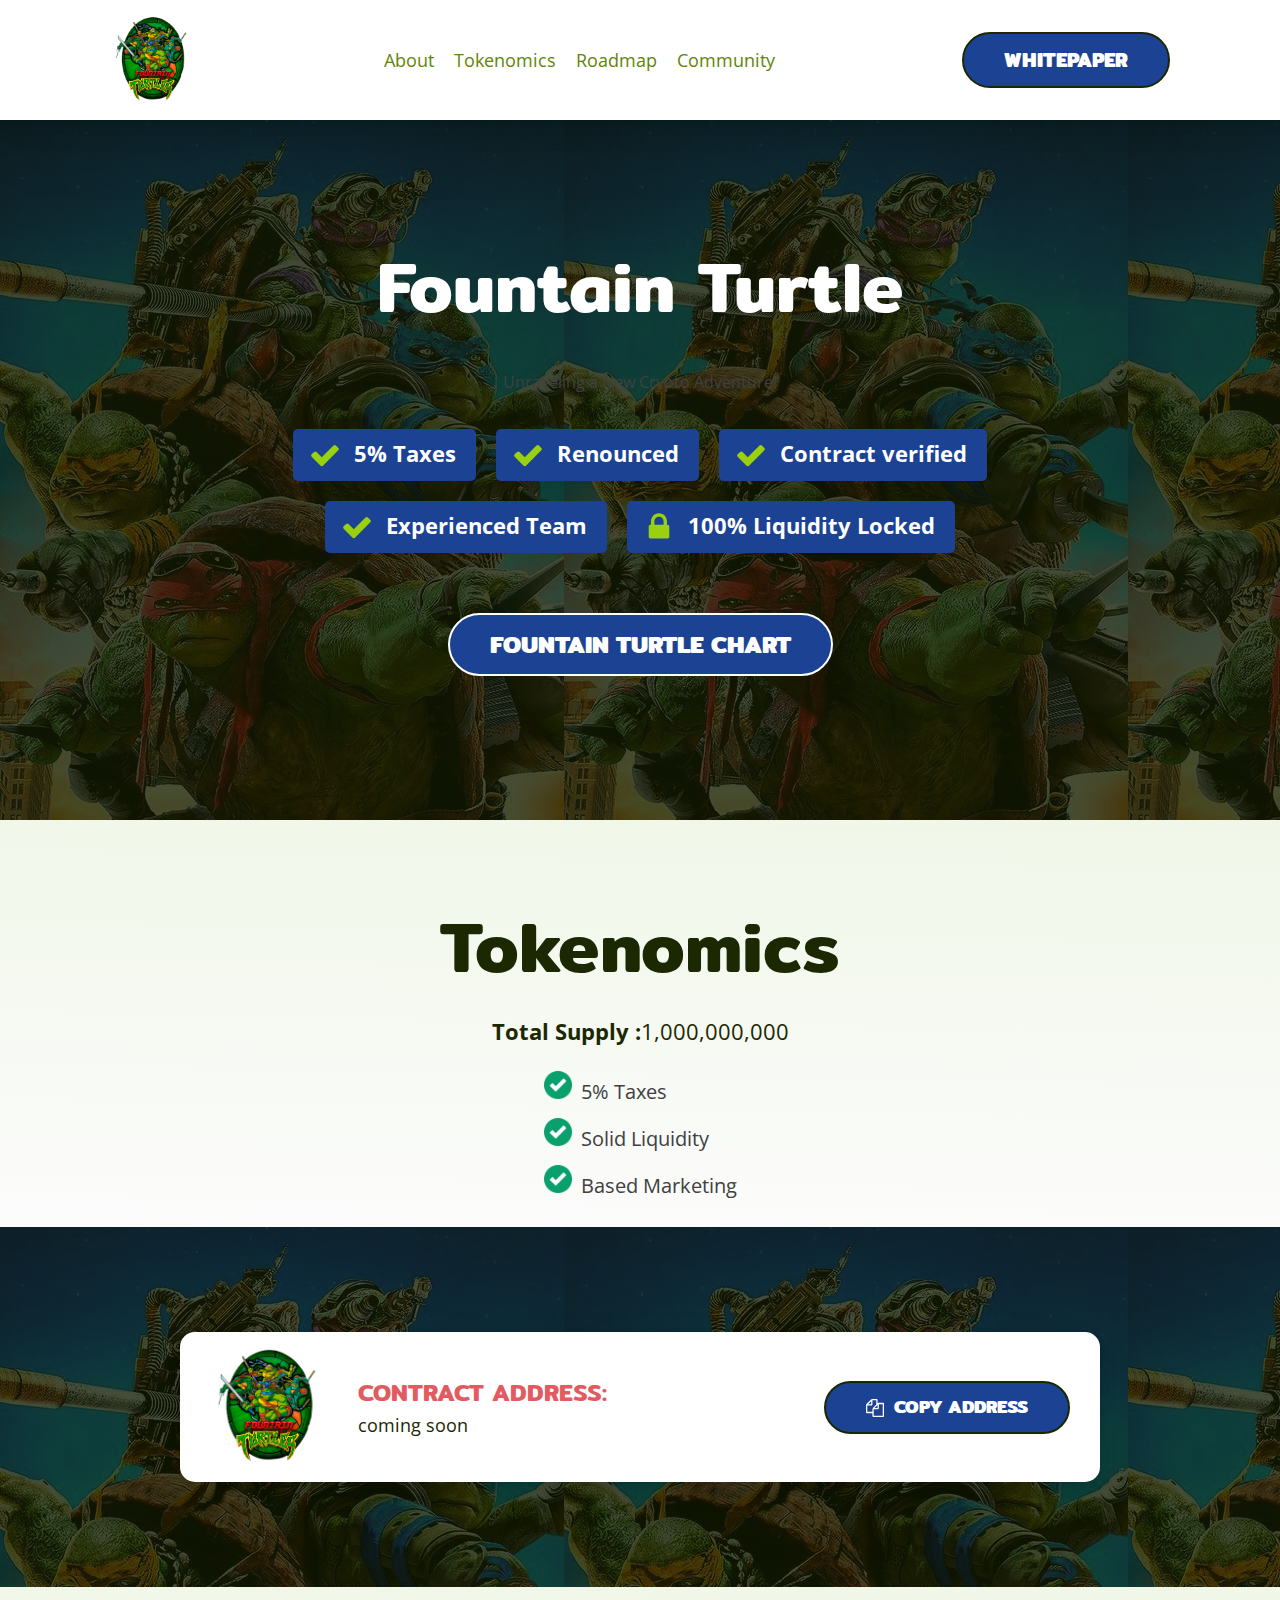
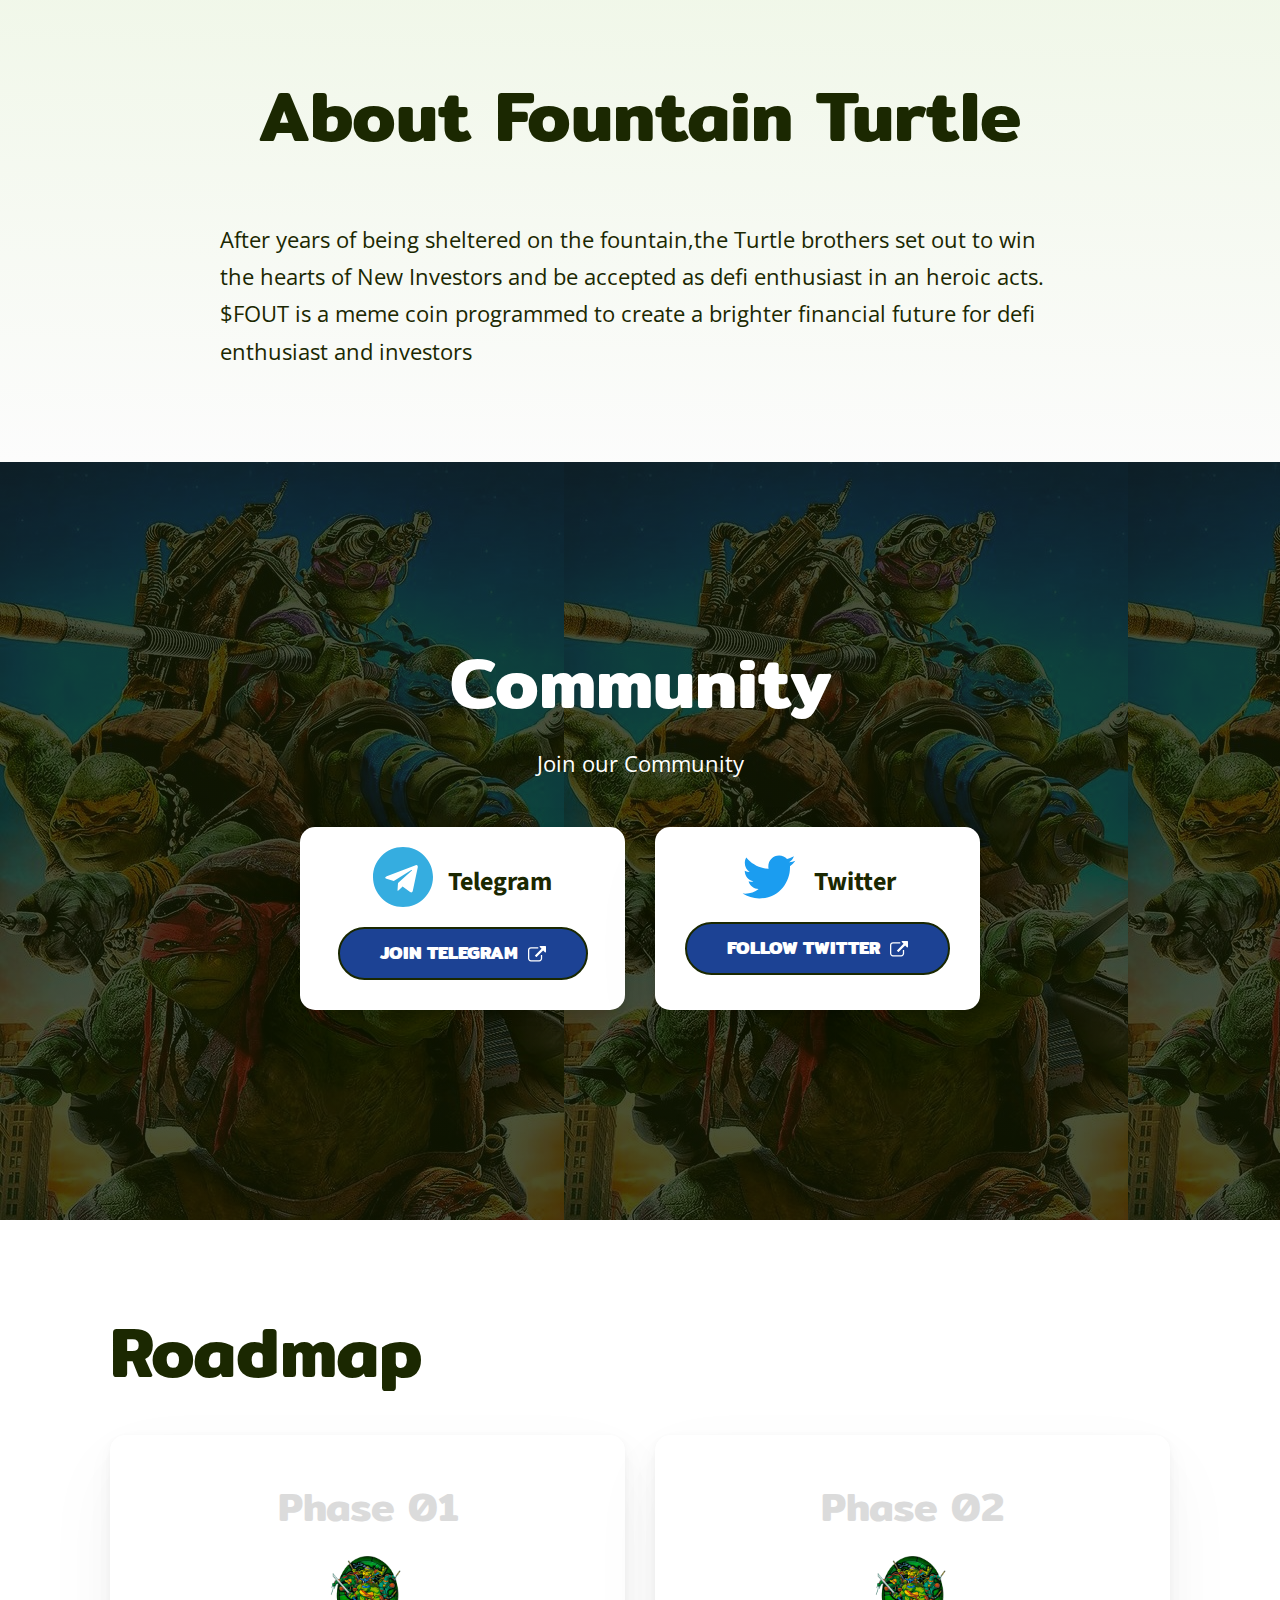
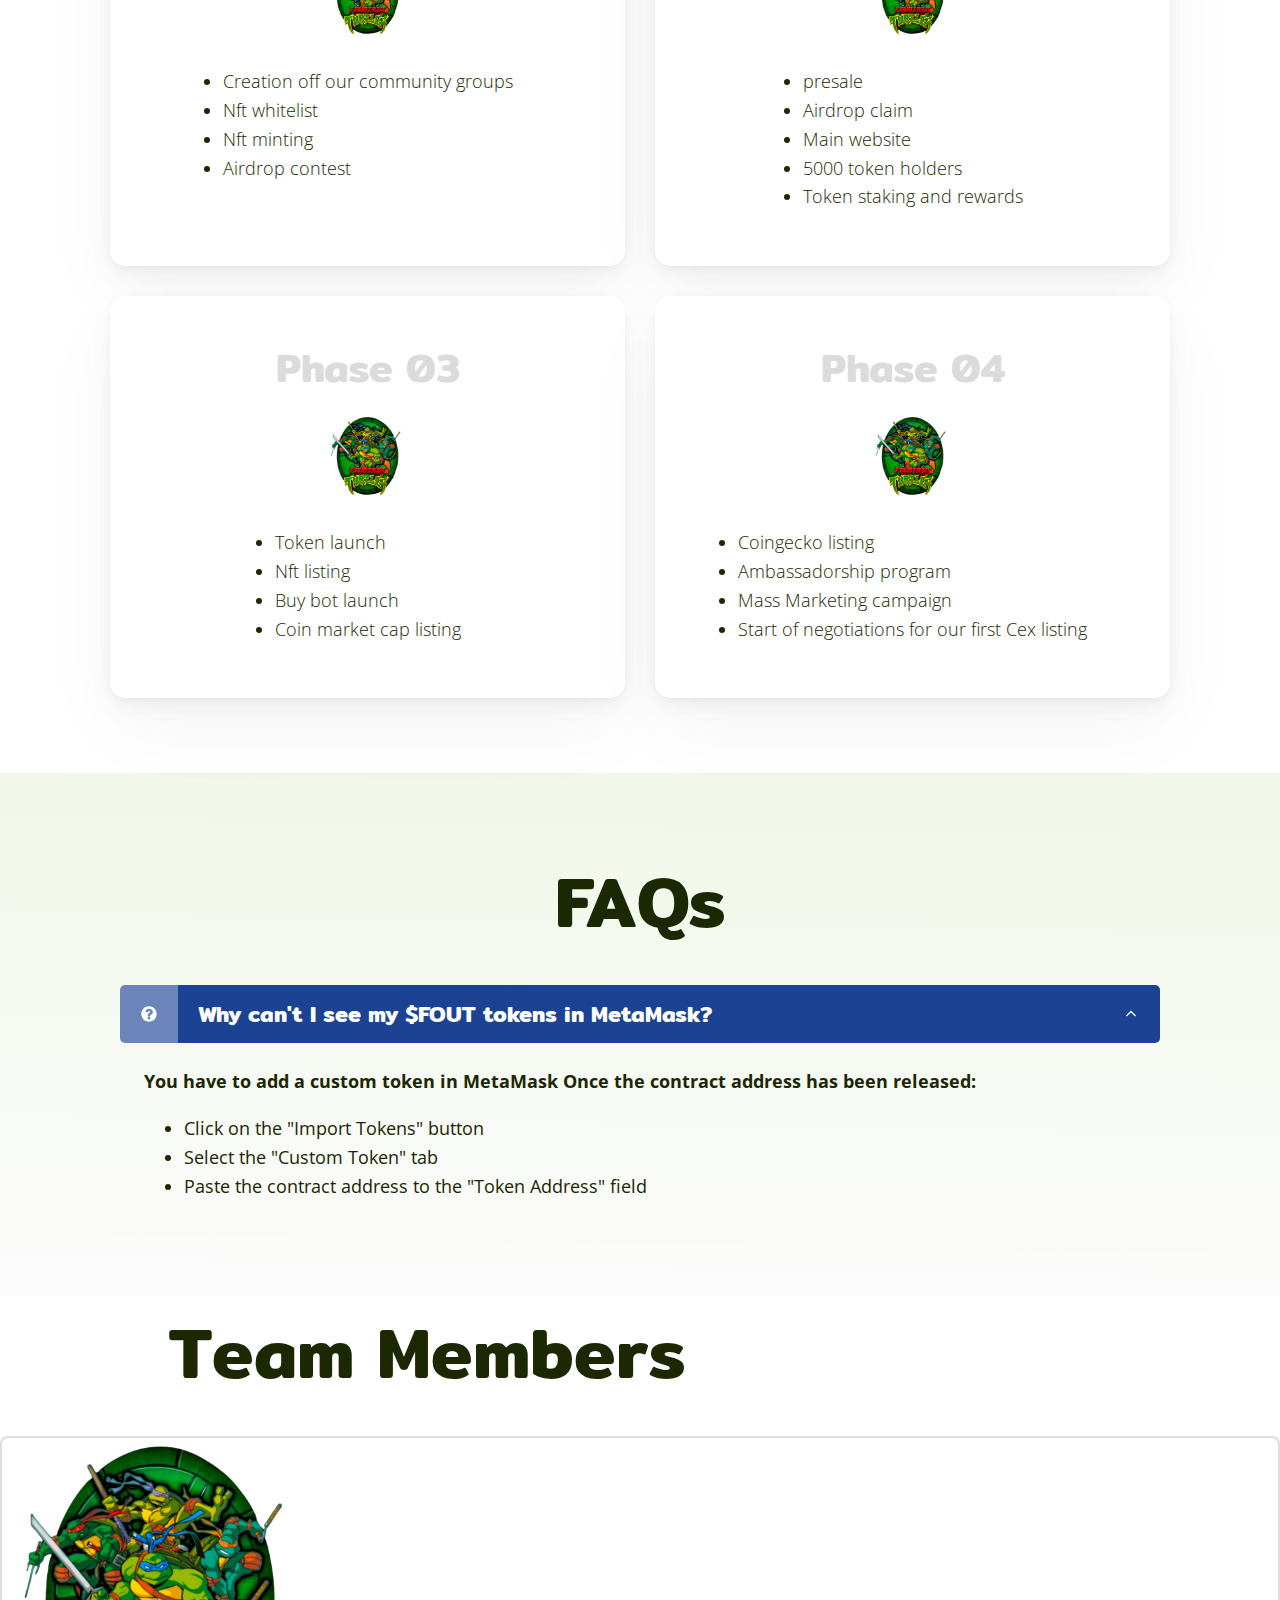
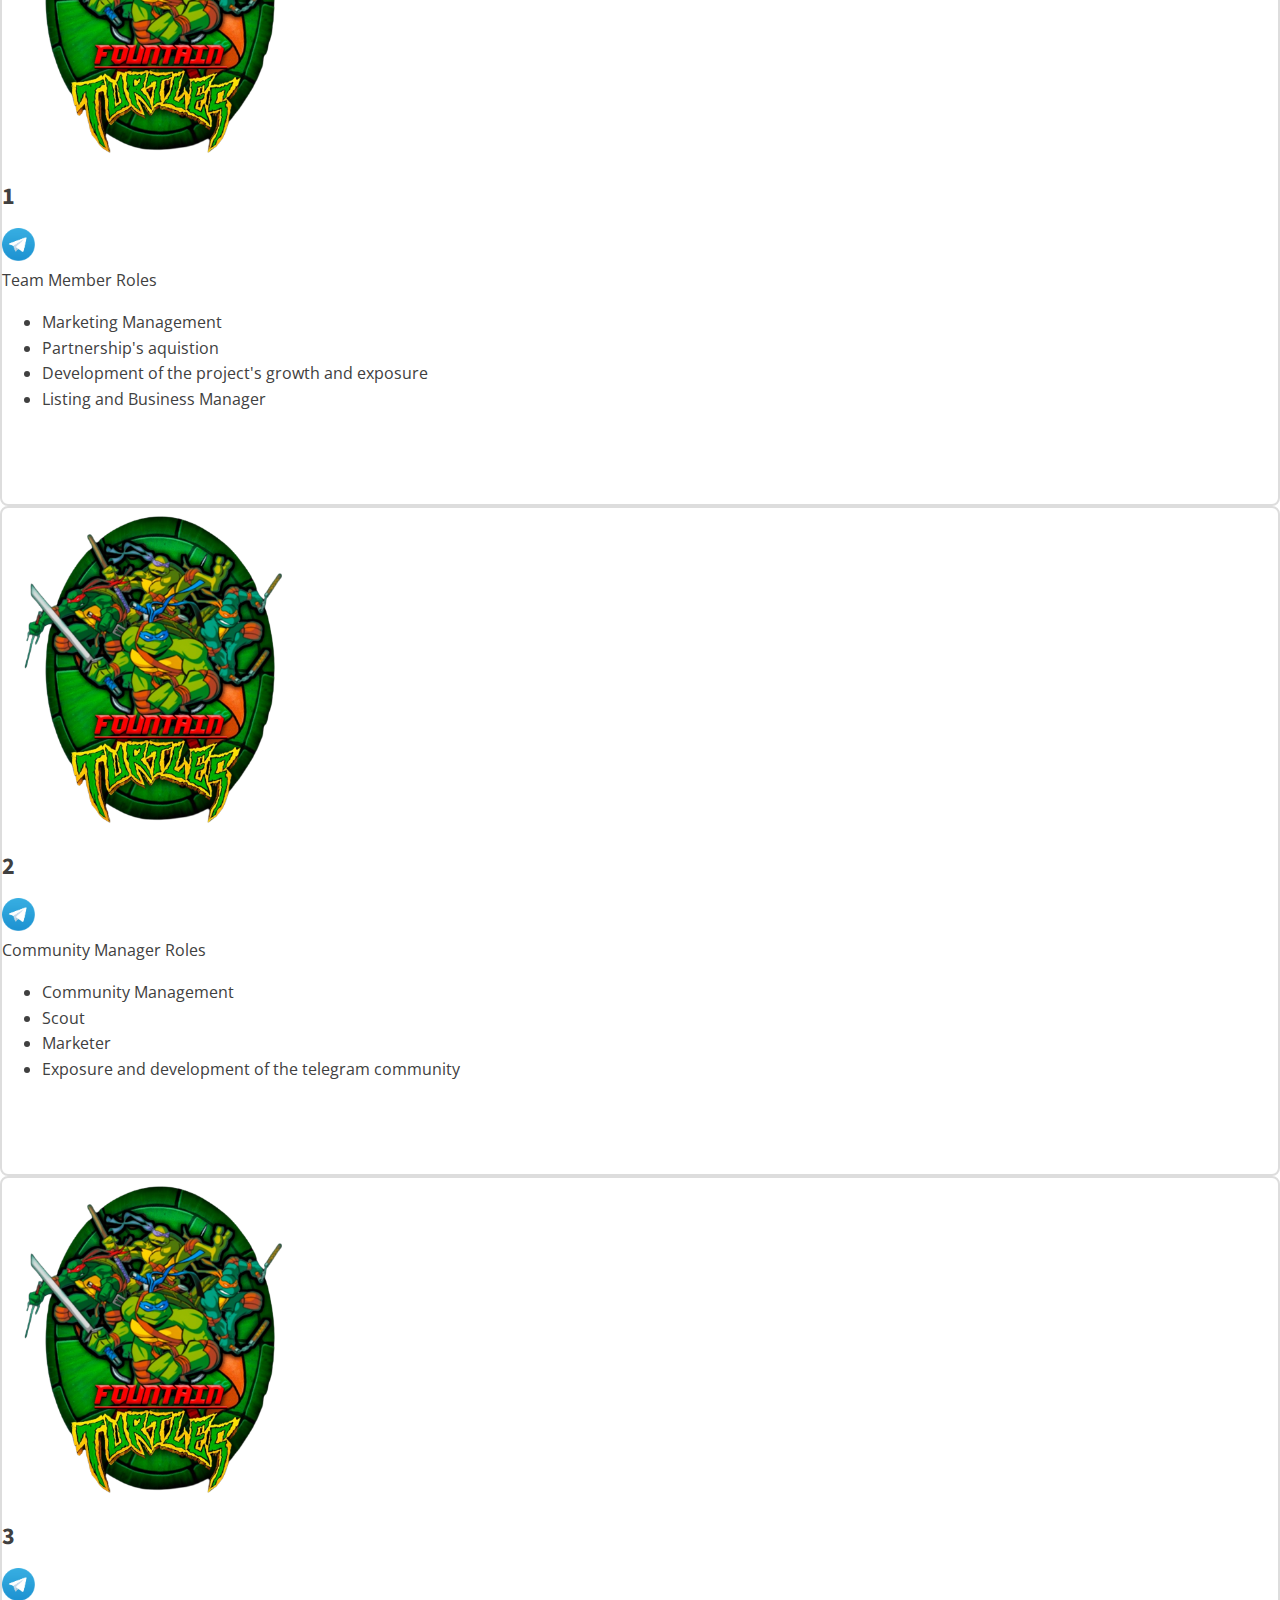
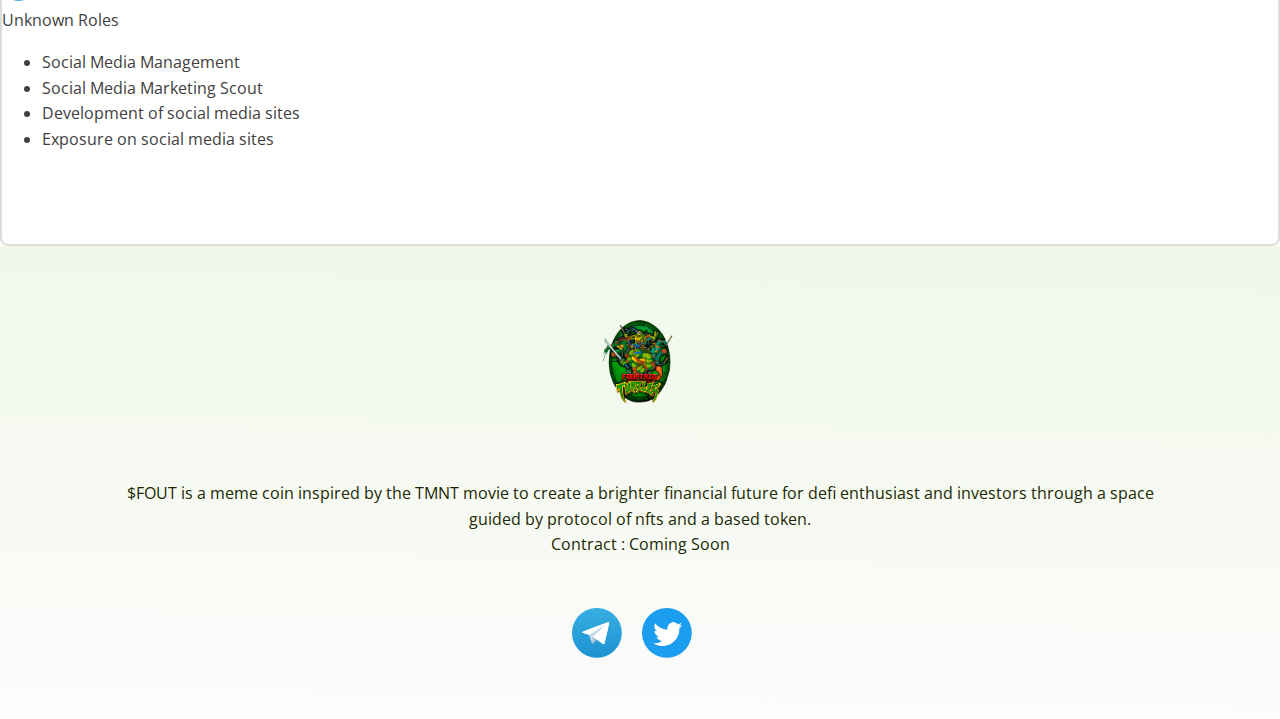
==== commit 5f7a11ed: "turtle" ====
--- a/index.html
+++ b/index.html
@@ -1166,7 +1166,7 @@
               </li>
               <li> Nft minting
               </li>
-              <li> 500 nft holders
+
 
               </li>
               <li> Airdrop contest</li>
